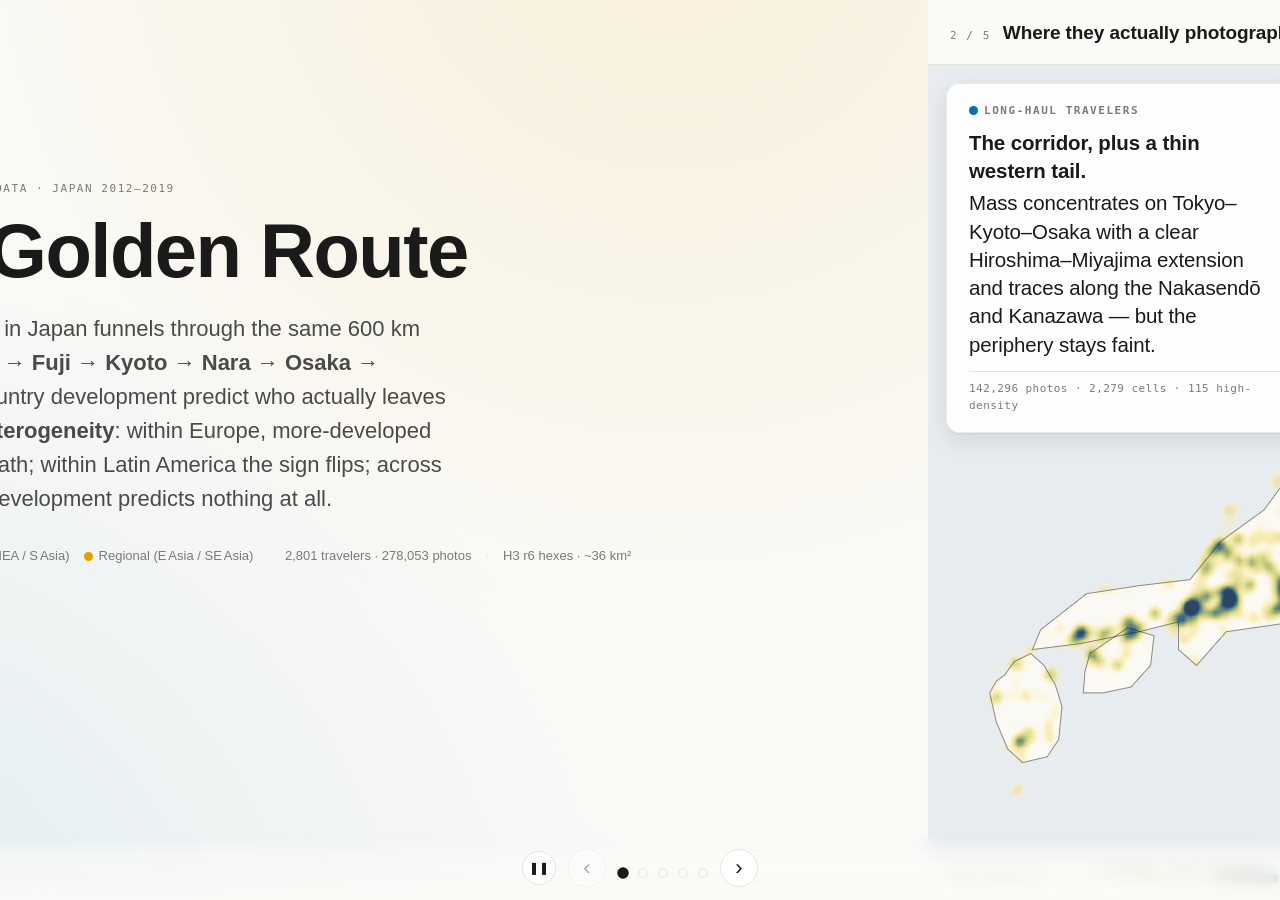
==== docs/index.html @ d420d534 "Make the docs/ deck fully self-contained: no CDN, no tile server Per the guaranteed-forever-renderin" ====
<!doctype html>
<html lang="en">
<head>
  <meta charset="utf-8">
  <meta name="viewport" content="width=device-width, initial-scale=1, viewport-fit=cover">
  <title>Off the Golden Route — Emerging Destinations / Japan</title>
  <meta name="description" content="Does origin-country development predict who leaves Japan's Golden Route? Real Flickr data, 2012–2019: the answer is heterogeneous — the HDI slope is positive within Europe, negative within Latin America, null in East and Southeast Asia.">

  <!-- MapLibre CSS (vendored — no CDN) -->
  <link href="vendor/maplibre-gl-4.7.1.css" rel="stylesheet">

  <link rel="stylesheet" href="style.css">
</head>
<body>

<div class="progress" aria-hidden="true"><div id="progress-fill" class="progress-fill"></div></div>

<main id="deck" class="deck" role="region" aria-label="Slide deck">

  <!-- ============ SLIDE 1: HERO ============ -->
  <section class="slide slide-hero" aria-label="Slide 1: title">
    <div class="slide-inner">
      <div class="hero-inner">
        <div class="kicker">PORTFOLIO PROJECT · REAL FLICKR DATA · JAPAN 2012–2019</div>
        <h1>Off the Golden&nbsp;Route</h1>
        <p class="lede">
          Almost every foreign visitor in Japan funnels through the same 600&nbsp;km corridor:
          <strong>Tokyo&nbsp;→ Hakone&nbsp;→ Fuji&nbsp;→ Kyoto&nbsp;→ Nara&nbsp;→ Osaka&nbsp;→ Hiroshima</strong>.
          Does origin-country development predict who actually leaves it?
          The data's answer is <strong>heterogeneity</strong>: within Europe, more-developed origins
          venture <em>further</em> off-path; within Latin America the sign flips; across East and
          Southeast Asia, development predicts nothing at all.
        </p>
        <div class="meta">
          <span><span class="dot dot-longhaul"></span>Long-haul (Europe / Americas / Oceania / MEA / S&thinsp;Asia)</span>
          <span><span class="dot dot-regional"></span>Regional (E&thinsp;Asia / SE&thinsp;Asia)</span>
          <span class="meta-sep">·</span>
          <span id="trip-count">— travelers</span>
          <span class="meta-sep">·</span>
          <span>H3&nbsp;r6 hexes · ~36&nbsp;km²</span>
        </div>
        <button class="hero-cta" id="hero-cta" type="button" aria-label="Start the deck">
          <span class="cta-shine" aria-hidden="true"></span>
          <span class="cta-text">See the data</span>
          <span class="cta-kbd" aria-hidden="true">→</span>
        </button>
      </div>
    </div>
  </section>

  <!-- ============ SLIDE 2: TWIN MAPS (full-bleed) ============ -->
  <section class="slide slide-maps" aria-label="Slide 2: twin maps of Japan">
    <div class="maps-toolbar">
      <div class="toolbar-left">
        <span class="slide-num inline">2 / 5</span>
        <h2 class="toolbar-title">Where they actually photograph in Japan</h2>
      </div>
      <div class="toolbar-right">
        <label for="season-filter" class="control-label">Season:</label>
        <select id="season-filter" aria-label="Filter both maps by travel season">
          <option value="all">All seasons</option>
          <option value="Spring">Spring · sakura (Mar–May)</option>
          <option value="Summer">Summer · matsuri (Jun–Aug)</option>
          <option value="Autumn">Autumn · kōyō (Sep–Nov)</option>
          <option value="Winter">Winter · ski / onsen (Dec–Feb)</option>
        </select>
      </div>
    </div>

    <div class="maps-fullbleed">
      <div class="map-panel">
        <div id="map-longhaul" class="map" role="img" aria-label="Japan map: long-haul travelers' photo density"></div>
        <div class="map-overlay map-overlay-tl">
          <div class="overlay-label"><span class="dot dot-longhaul"></span>Long-haul travelers</div>
          <p class="overlay-takeaway">
            <span class="sent lead">The corridor, plus a thin western tail.</span>
            <span class="sent">Mass concentrates on Tokyo–Kyoto–Osaka with a clear Hiroshima–Miyajima
            extension and traces along the Nakasendō and Kanazawa — but the periphery stays faint.</span>
          </p>
          <div class="overlay-stat" id="stat-longhaul">—</div>
        </div>
      </div>
      <div class="map-panel">
        <div id="map-regional" class="map" role="img" aria-label="Japan map: regional travelers' photo density"></div>
        <div class="map-overlay map-overlay-tl">
          <div class="overlay-label"><span class="dot dot-regional"></span>Regional travelers</div>
          <p class="overlay-takeaway">
            <span class="sent lead">The corridor — and a second Japan.</span>
            <span class="sent">East- and Southeast-Asian flows light the Golden Route too, but put
            visibly more mass on Hokkaido (winter ski) and Kyushu's short-haul gateways than the
            long-haul map registers.</span>
          </p>
          <div class="overlay-stat" id="stat-regional">—</div>
        </div>
      </div>
    </div>

    <div class="maps-legend">
      <span>Photo density (real):</span>
      <span style="color: var(--ink-mute);">low</span>
      <span class="legend-bar" aria-hidden="true"></span>
      <span style="color: var(--ink-mute);">high</span>
      <span style="margin-left:auto; font-size:11px; color: var(--ink-mute);">geotagged Flickr photos per H3 r6 cell · log-scaled</span>
    </div>
  </section>

  <!-- ============ SLIDE 3: WITHIN-REGION SLOPES ============ -->
  <section class="slide" aria-label="Slide 3: HDI vs remoteness, within regions">
    <div class="slide-inner">
      <div class="slide-head">
        <div class="slide-num">3 / 5</div>
        <h2>Within-region HDI slopes — the H3 answer, estimated</h2>
      </div>

      <div class="captions captions-2col big">
        <div class="caption caption-longhaul">
          <div class="caption-label"><span class="dot dot-longhaul"></span>Europe · status-good</div>
          <p>
            <span class="sent lead">+0.054 per +0.10 HDI (p=.005).</span>
            <span class="sent">Across 27 European origins, higher development pushes first trips
            further off the corridor. Sign-stable under leave-one-origin-out.</span>
          </p>
        </div>
        <div class="caption caption-regional">
          <div class="caption-label"><span class="dot dot-regional"></span>Latin America · acclimation</div>
          <p>
            <span class="sent lead">−0.104 per +0.10 HDI (p=.002).</span>
            <span class="sent">Across 11 Latin-American origins the sign flips: higher development
            keeps first trips closer to the beaten path. Also LOO sign-stable.
            East &amp; Southeast Asia: no credible effect (East Asia rests on a two-point contrast).</span>
          </p>
        </div>
      </div>

      <div class="chart-stretch">
        <div id="scatter-chart" class="chart" aria-label="Origin-level scatter of HDI vs first-trip remoteness, faceted by in-scope region, with the estimated within-region slopes"></div>
      </div>
    </div>
  </section>

  <!-- ============ SLIDE 4: REGION MEANS ============ -->
  <section class="slide" aria-label="Slide 4: mean remoteness by origin region">
    <div class="slide-inner">
      <div class="slide-head">
        <div class="slide-num">4 / 5</div>
        <h2>Mean off-path-ness by origin region</h2>
      </div>

      <div class="caption big" style="margin-bottom: 16px;">
        <p>
          <span class="sent lead">No tidy long-haul vs regional split — the levels refuse the cliché.</span>
          <span class="sent">East-Asian travelers post the <em>highest</em> mean first-trip remoteness
          of any large region (ski Hokkaido, Kyushu), Europeans and North Americans sit mid-pack, and
          Latin America lowest. Between-region levels mix distance, season, and trip style — which is
          exactly why the causal question is answered <em>within</em> regions (slide 3), never by
          comparing these bars.</span>
        </p>
      </div>

      <div class="chart-stretch">
        <div id="hetero-chart" class="chart" aria-label="Bar chart of mean first-trip remoteness by origin region"></div>
      </div>
    </div>
  </section>

  <!-- ============ SLIDE 5: METHODS / RESULTS ============ -->
  <section class="slide" aria-label="Slide 5: methods and results">
    <div class="slide-inner">
      <div class="slide-head">
        <div class="slide-num">5 / 5</div>
        <h2>Methods &amp; results</h2>
      </div>

      <div class="methods-body">
        <p>
          <strong>Real data.</strong> 2,801 cohort travelers · 278k geotagged Flickr photos inside
          Japan (2012–2019) · 39 origin countries shown (n≥5 suppression floor; everything on this
          page is aggregated — no user-level rows). Remoteness = inverse OSM POI density
          (−ln(1+POI), min-max normalized) on an H3 r6 grid; outcome = photo-weighted mean cell
          remoteness of the <em>first</em> trip (a controlled direct effect at trip #1, immune to
          repeat-trip selection).
        </p>
        <p>
          <strong>Identification.</strong> Backdoor adjustment set = origin region + trip year
          (DoWhy-identified estimand; mediators left open for the total effect). A pre-stated gate
          restricts causal estimation to regions where HDI actually varies within region
          (sd ≥ 0.02, n ≥ 50): Europe, East Asia, Southeast Asia, Latin America. North America and
          Oceania are descriptive-only — their origin pools have structurally constant HDI.
        </p>
        <p>
          <strong>Headline (per +0.10 HDI, origin-clustered SEs, leave-one-origin-out).</strong>
          Europe <strong>+0.054</strong> [+0.018, +0.090], p=.005, sign-stable ·
          Latin America <strong>−0.104</strong> [−0.158, −0.050], p=.002, sign-stable ·
          East Asia +0.013 (p=.38; two-point contrast, uninformative) ·
          Southeast Asia −0.002 (p=.81; precise null). Robust to dropping stated-vs-modal home
          conflicts, to the pooled all-trips outcome, to trip-gap rules 14/30/60 days, and it
          <em>strengthens</em> under a 2015-vintage OSM yardstick. <strong>Verdict: H3 —
          heterogeneous, not a universal law.</strong>
        </p>
        <p>
          <strong>Secondary + refutations.</strong> A pooled estimator ladder (OLS → LinearDML with
          linear / 'auto' / Optuna-tuned nuisances) agrees rung-for-rung at a null ≈+0.01 — under
          H3, opposite-signed regional effects cancel in any pooled average (DML self-localizes:
          82% of its weight sits on the two null regions). Refutation batteries: hour-of-day
          negative control PASS (p=.305) · E-values — Europe needs an unmeasured confounder with
          RR ≥ 1.46 on both sides to lose significance, Latin America ≥ 2.18 · stated-vs-modal
          home agreement 72% (κ=0.69) PASS · DoWhy battery 6/7 (the one fail is sign-preservation
          on the pooled estimate, which is itself null — there is no sign to preserve).
        </p>
        <p style="color: var(--ink-mute); font-size: 13px; margin-top: 24px;">
          Built with Observable Plot 0.6, MapLibre&nbsp;GL 4.7, D3&nbsp;7 — vendored locally; no
          CDN, no tile server, no build step (renders offline, forever). Data:
          <code>docs/data/aggregates.js</code>, generated by
          <code>analysis/export_aggregates.py</code> from the DuckDB warehouse. Pipeline &amp;
          pre-registration: <code>SPEC.md</code>, <code>analysis/</code>.
        </p>
      </div>
    </div>
  </section>

</main>

<!-- ============ DECK NAV ============ -->
<nav class="deck-nav" aria-label="Deck navigation">
  <button id="nav-toggle" class="nav-toggle" type="button" aria-label="Pause auto-advance" title="Pause auto-advance" aria-pressed="false">
    <span class="ico-pause">❚❚</span><span class="ico-play">▶</span>
  </button>
  <button id="nav-prev" class="nav-arrow" type="button" aria-label="Previous slide">‹</button>
  <ul id="deck-dots" class="deck-dots" role="tablist"></ul>
  <button id="nav-next" class="nav-arrow" type="button" aria-label="Next slide">›</button>
</nav>

<div class="kbd-hint" aria-hidden="true">
  <kbd>←</kbd><kbd>→</kbd> to navigate · <kbd>Space</kbd> to pause
</div>

<!-- Libraries (vendored, pinned — the deck renders with zero external dependencies) -->
<script src="vendor/d3-7.min.js"></script>
<script src="vendor/plot-0.6.umd.min.js"></script>
<script src="vendor/maplibre-gl-4.7.1.js"></script>

<!-- Data (generated) + app -->
<script src="data/aggregates.js"></script>
<script src="app.js"></script>
</body>
</html>
---- docs/vendor/maplibre-gl-4.7.1.css ----
.maplibregl-map{font:12px/20px Helvetica Neue,Arial,Helvetica,sans-serif;overflow:hidden;position:relative;-webkit-tap-highlight-color:rgb(0 0 0/0)}.maplibregl-canvas{left:0;position:absolute;top:0}.maplibregl-map:fullscreen{height:100%;width:100%}.maplibregl-ctrl-group button.maplibregl-ctrl-compass{touch-action:none}.maplibregl-canvas-container.maplibregl-interactive,.maplibregl-ctrl-group button.maplibregl-ctrl-compass{cursor:grab;-webkit-user-select:none;-moz-user-select:none;user-select:none}.maplibregl-canvas-container.maplibregl-interactive.maplibregl-track-pointer{cursor:pointer}.maplibregl-canvas-container.maplibregl-interactive:active,.maplibregl-ctrl-group button.maplibregl-ctrl-compass:active{cursor:grabbing}.maplibregl-canvas-container.maplibregl-touch-zoom-rotate,.maplibregl-canvas-container.maplibregl-touch-zoom-rotate .maplibregl-canvas{touch-action:pan-x pan-y}.maplibregl-canvas-container.maplibregl-touch-drag-pan,.maplibregl-canvas-container.maplibregl-touch-drag-pan .maplibregl-canvas{touch-action:pinch-zoom}.maplibregl-canvas-container.maplibregl-touch-zoom-rotate.maplibregl-touch-drag-pan,.maplibregl-canvas-container.maplibregl-touch-zoom-rotate.maplibregl-touch-drag-pan .maplibregl-canvas{touch-action:none}.maplibregl-canvas-container.maplibregl-touch-drag-pan.maplibregl-cooperative-gestures,.maplibregl-canvas-container.maplibregl-touch-drag-pan.maplibregl-cooperative-gestures .maplibregl-canvas{touch-action:pan-x pan-y}.maplibregl-ctrl-bottom-left,.maplibregl-ctrl-bottom-right,.maplibregl-ctrl-top-left,.maplibregl-ctrl-top-right{pointer-events:none;position:absolute;z-index:2}.maplibregl-ctrl-top-left{left:0;top:0}.maplibregl-ctrl-top-right{right:0;top:0}.maplibregl-ctrl-bottom-left{bottom:0;left:0}.maplibregl-ctrl-bottom-right{bottom:0;right:0}.maplibregl-ctrl{clear:both;pointer-events:auto;transform:translate(0)}.maplibregl-ctrl-top-left .maplibregl-ctrl{float:left;margin:10px 0 0 10px}.maplibregl-ctrl-top-right .maplibregl-ctrl{float:right;margin:10px 10px 0 0}.maplibregl-ctrl-bottom-left .maplibregl-ctrl{float:left;margin:0 0 10px 10px}.maplibregl-ctrl-bottom-right .maplibregl-ctrl{float:right;margin:0 10px 10px 0}.maplibregl-ctrl-group{background:#fff;border-radius:4px}.maplibregl-ctrl-group:not(:empty){box-shadow:0 0 0 2px rgba(0,0,0,.1)}@media (forced-colors:active){.maplibregl-ctrl-group:not(:empty){box-shadow:0 0 0 2px ButtonText}}.maplibregl-ctrl-group button{background-color:transparent;border:0;box-sizing:border-box;cursor:pointer;display:block;height:29px;outline:none;padding:0;width:29px}.maplibregl-ctrl-group button+button{border-top:1px solid #ddd}.maplibregl-ctrl button .maplibregl-ctrl-icon{background-position:50%;background-repeat:no-repeat;display:block;height:100%;width:100%}@media (forced-colors:active){.maplibregl-ctrl-icon{background-color:transparent}.maplibregl-ctrl-group button+button{border-top:1px solid ButtonText}}.maplibregl-ctrl button::-moz-focus-inner{border:0;padding:0}.maplibregl-ctrl-attrib-button:focus,.maplibregl-ctrl-group button:focus{box-shadow:0 0 2px 2px #0096ff}.maplibregl-ctrl button:disabled{cursor:not-allowed}.maplibregl-ctrl button:disabled .maplibregl-ctrl-icon{opacity:.25}.maplibregl-ctrl button:not(:disabled):hover{background-color:rgb(0 0 0/5%)}.maplibregl-ctrl-group button:focus:focus-visible{box-shadow:0 0 2px 2px #0096ff}.maplibregl-ctrl-group button:focus:not(:focus-visible){box-shadow:none}.maplibregl-ctrl-group button:focus:first-child{border-radius:4px 4px 0 0}.maplibregl-ctrl-group button:focus:last-child{border-radius:0 0 4px 4px}.maplibregl-ctrl-group button:focus:only-child{border-radius:inherit}.maplibregl-ctrl button.maplibregl-ctrl-zoom-out .maplibregl-ctrl-icon{background-image:url("data:image/svg+xml;charset=utf-8,%3Csvg xmlns='http://www.w3.org/2000/svg' width='29' height='29' fill='%23333' viewBox='0 0 29 29'%3E%3Cpath d='M10 13c-.75 0-1.5.75-1.5 1.5S9.25 16 10 16h9c.75 0 1.5-.75 1.5-1.5S19.75 13 19 13z'/%3E%3C/svg%3E")}.maplibregl-ctrl button.maplibregl-ctrl-zoom-in .maplibregl-ctrl-icon{background-image:url("data:image/svg+xml;charset=utf-8,%3Csvg xmlns='http://www.w3.org/2000/svg' width='29' height='29' fill='%23333' viewBox='0 0 29 29'%3E%3Cpath d='M14.5 8.5c-.75 0-1.5.75-1.5 1.5v3h-3c-.75 0-1.5.75-1.5 1.5S9.25 16 10 16h3v3c0 .75.75 1.5 1.5 1.5S16 19.75 16 19v-3h3c.75 0 1.5-.75 1.5-1.5S19.75 13 19 13h-3v-3c0-.75-.75-1.5-1.5-1.5'/%3E%3C/svg%3E")}@media (forced-colors:active){.maplibregl-ctrl button.maplibregl-ctrl-zoom-out .maplibregl-ctrl-icon{background-image:url("data:image/svg+xml;charset=utf-8,%3Csvg xmlns='http://www.w3.org/2000/svg' width='29' height='29' fill='%23fff' viewBox='0 0 29 29'%3E%3Cpath d='M10 13c-.75 0-1.5.75-1.5 1.5S9.25 16 10 16h9c.75 0 1.5-.75 1.5-1.5S19.75 13 19 13z'/%3E%3C/svg%3E")}.maplibregl-ctrl button.maplibregl-ctrl-zoom-in .maplibregl-ctrl-icon{background-image:url("data:image/svg+xml;charset=utf-8,%3Csvg xmlns='http://www.w3.org/2000/svg' width='29' height='29' fill='%23fff' viewBox='0 0 29 29'%3E%3Cpath d='M14.5 8.5c-.75 0-1.5.75-1.5 1.5v3h-3c-.75 0-1.5.75-1.5 1.5S9.25 16 10 16h3v3c0 .75.75 1.5 1.5 1.5S16 19.75 16 19v-3h3c.75 0 1.5-.75 1.5-1.5S19.75 13 19 13h-3v-3c0-.75-.75-1.5-1.5-1.5'/%3E%3C/svg%3E")}}@media (forced-colors:active) and (prefers-color-scheme:light){.maplibregl-ctrl button.maplibregl-ctrl-zoom-out .maplibregl-ctrl-icon{background-image:url("data:image/svg+xml;charset=utf-8,%3Csvg xmlns='http://www.w3.org/2000/svg' width='29' height='29' viewBox='0 0 29 29'%3E%3Cpath d='M10 13c-.75 0-1.5.75-1.5 1.5S9.25 16 10 16h9c.75 0 1.5-.75 1.5-1.5S19.75 13 19 13z'/%3E%3C/svg%3E")}.maplibregl-ctrl button.maplibregl-ctrl-zoom-in .maplibregl-ctrl-icon{background-image:url("data:image/svg+xml;charset=utf-8,%3Csvg xmlns='http://www.w3.org/2000/svg' width='29' height='29' viewBox='0 0 29 29'%3E%3Cpath d='M14.5 8.5c-.75 0-1.5.75-1.5 1.5v3h-3c-.75 0-1.5.75-1.5 1.5S9.25 16 10 16h3v3c0 .75.75 1.5 1.5 1.5S16 19.75 16 19v-3h3c.75 0 1.5-.75 1.5-1.5S19.75 13 19 13h-3v-3c0-.75-.75-1.5-1.5-1.5'/%3E%3C/svg%3E")}}.maplibregl-ctrl button.maplibregl-ctrl-fullscreen .maplibregl-ctrl-icon{background-image:url("data:image/svg+xml;charset=utf-8,%3Csvg xmlns='http://www.w3.org/2000/svg' width='29' height='29' fill='%23333' viewBox='0 0 29 29'%3E%3Cpath d='M24 16v5.5c0 1.75-.75 2.5-2.5 2.5H16v-1l3-1.5-4-5.5 1-1 5.5 4 1.5-3zM6 16l1.5 3 5.5-4 1 1-4 5.5 3 1.5v1H7.5C5.75 24 5 23.25 5 21.5V16zm7-11v1l-3 1.5 4 5.5-1 1-5.5-4L6 13H5V7.5C5 5.75 5.75 5 7.5 5zm11 2.5c0-1.75-.75-2.5-2.5-2.5H16v1l3 1.5-4 5.5 1 1 5.5-4 1.5 3h1z'/%3E%3C/svg%3E")}.maplibregl-ctrl button.maplibregl-ctrl-shrink .maplibregl-ctrl-icon{background-image:url("data:image/svg+xml;charset=utf-8,%3Csvg xmlns='http://www.w3.org/2000/svg' width='29' height='29' viewBox='0 0 29 29'%3E%3Cpath d='M18.5 16c-1.75 0-2.5.75-2.5 2.5V24h1l1.5-3 5.5 4 1-1-4-5.5 3-1.5v-1zM13 18.5c0-1.75-.75-2.5-2.5-2.5H5v1l3 1.5L4 24l1 1 5.5-4 1.5 3h1zm3-8c0 1.75.75 2.5 2.5 2.5H24v-1l-3-1.5L25 5l-1-1-5.5 4L17 5h-1zM10.5 13c1.75 0 2.5-.75 2.5-2.5V5h-1l-1.5 3L5 4 4 5l4 5.5L5 12v1z'/%3E%3C/svg%3E")}@media (forced-colors:active){.maplibregl-ctrl button.maplibregl-ctrl-fullscreen .maplibregl-ctrl-icon{background-image:url("data:image/svg+xml;charset=utf-8,%3Csvg xmlns='http://www.w3.org/2000/svg' width='29' height='29' fill='%23fff' viewBox='0 0 29 29'%3E%3Cpath d='M24 16v5.5c0 1.75-.75 2.5-2.5 2.5H16v-1l3-1.5-4-5.5 1-1 5.5 4 1.5-3zM6 16l1.5 3 5.5-4 1 1-4 5.5 3 1.5v1H7.5C5.75 24 5 23.25 5 21.5V16zm7-11v1l-3 1.5 4 5.5-1 1-5.5-4L6 13H5V7.5C5 5.75 5.75 5 7.5 5zm11 2.5c0-1.75-.75-2.5-2.5-2.5H16v1l3 1.5-4 5.5 1 1 5.5-4 1.5 3h1z'/%3E%3C/svg%3E")}.maplibregl-ctrl button.maplibregl-ctrl-shrink .maplibregl-ctrl-icon{background-image:url("data:image/svg+xml;charset=utf-8,%3Csvg xmlns='http://www.w3.org/2000/svg' width='29' height='29' fill='%23fff' viewBox='0 0 29 29'%3E%3Cpath d='M18.5 16c-1.75 0-2.5.75-2.5 2.5V24h1l1.5-3 5.5 4 1-1-4-5.5 3-1.5v-1zM13 18.5c0-1.75-.75-2.5-2.5-2.5H5v1l3 1.5L4 24l1 1 5.5-4 1.5 3h1zm3-8c0 1.75.75 2.5 2.5 2.5H24v-1l-3-1.5L25 5l-1-1-5.5 4L17 5h-1zM10.5 13c1.75 0 2.5-.75 2.5-2.5V5h-1l-1.5 3L5 4 4 5l4 5.5L5 12v1z'/%3E%3C/svg%3E")}}@media (forced-colors:active) and (prefers-color-scheme:light){.maplibregl-ctrl button.maplibregl-ctrl-fullscreen .maplibregl-ctrl-icon{background-image:url("data:image/svg+xml;charset=utf-8,%3Csvg xmlns='http://www.w3.org/2000/svg' width='29' height='29' viewBox='0 0 29 29'%3E%3Cpath d='M24 16v5.5c0 1.75-.75 2.5-2.5 2.5H16v-1l3-1.5-4-5.5 1-1 5.5 4 1.5-3zM6 16l1.5 3 5.5-4 1 1-4 5.5 3 1.5v1H7.5C5.75 24 5 23.25 5 21.5V16zm7-11v1l-3 1.5 4 5.5-1 1-5.5-4L6 13H5V7.5C5 5.75 5.75 5 7.5 5zm11 2.5c0-1.75-.75-2.5-2.5-2.5H16v1l3 1.5-4 5.5 1 1 5.5-4 1.5 3h1z'/%3E%3C/svg%3E")}.maplibregl-ctrl button.maplibregl-ctrl-shrink .maplibregl-ctrl-icon{background-image:url("data:image/svg+xml;charset=utf-8,%3Csvg xmlns='http://www.w3.org/2000/svg' width='29' height='29' viewBox='0 0 29 29'%3E%3Cpath d='M18.5 16c-1.75 0-2.5.75-2.5 2.5V24h1l1.5-3 5.5 4 1-1-4-5.5 3-1.5v-1zM13 18.5c0-1.75-.75-2.5-2.5-2.5H5v1l3 1.5L4 24l1 1 5.5-4 1.5 3h1zm3-8c0 1.75.75 2.5 2.5 2.5H24v-1l-3-1.5L25 5l-1-1-5.5 4L17 5h-1zM10.5 13c1.75 0 2.5-.75 2.5-2.5V5h-1l-1.5 3L5 4 4 5l4 5.5L5 12v1z'/%3E%3C/svg%3E")}}.maplibregl-ctrl button.maplibregl-ctrl-compass .maplibregl-ctrl-icon{background-image:url("data:image/svg+xml;charset=utf-8,%3Csvg xmlns='http://www.w3.org/2000/svg' width='29' height='29' fill='%23333' viewBox='0 0 29 29'%3E%3Cpath d='m10.5 14 4-8 4 8z'/%3E%3Cpath fill='%23ccc' d='m10.5 16 4 8 4-8z'/%3E%3C/svg%3E")}@media (forced-colors:active){.maplibregl-ctrl button.maplibregl-ctrl-compass .maplibregl-ctrl-icon{background-image:url("data:image/svg+xml;charset=utf-8,%3Csvg xmlns='http://www.w3.org/2000/svg' width='29' height='29' fill='%23fff' viewBox='0 0 29 29'%3E%3Cpath d='m10.5 14 4-8 4 8z'/%3E%3Cpath fill='%23ccc' d='m10.5 16 4 8 4-8z'/%3E%3C/svg%3E")}}@media (forced-colors:active) and (prefers-color-scheme:light){.maplibregl-ctrl button.maplibregl-ctrl-compass .maplibregl-ctrl-icon{background-image:url("data:image/svg+xml;charset=utf-8,%3Csvg xmlns='http://www.w3.org/2000/svg' width='29' height='29' viewBox='0 0 29 29'%3E%3Cpath d='m10.5 14 4-8 4 8z'/%3E%3Cpath fill='%23ccc' d='m10.5 16 4 8 4-8z'/%3E%3C/svg%3E")}}.maplibregl-ctrl button.maplibregl-ctrl-terrain .maplibregl-ctrl-icon{background-image:url("data:image/svg+xml;charset=utf-8,%3Csvg xmlns='http://www.w3.org/2000/svg' width='22' height='22' fill='%23333' viewBox='0 0 22 22'%3E%3Cpath d='m1.754 13.406 4.453-4.851 3.09 3.09 3.281 3.277.969-.969-3.309-3.312 3.844-4.121 6.148 6.886h1.082v-.855l-7.207-8.07-4.84 5.187L6.169 6.57l-5.48 5.965v.871ZM.688 16.844h20.625v1.375H.688Zm0 0'/%3E%3C/svg%3E")}.maplibregl-ctrl button.maplibregl-ctrl-terrain-enabled .maplibregl-ctrl-icon{background-image:url("data:image/svg+xml;charset=utf-8,%3Csvg xmlns='http://www.w3.org/2000/svg' width='22' height='22' fill='%2333b5e5' viewBox='0 0 22 22'%3E%3Cpath d='m1.754 13.406 4.453-4.851 3.09 3.09 3.281 3.277.969-.969-3.309-3.312 3.844-4.121 6.148 6.886h1.082v-.855l-7.207-8.07-4.84 5.187L6.169 6.57l-5.48 5.965v.871ZM.688 16.844h20.625v1.375H.688Zm0 0'/%3E%3C/svg%3E")}.maplibregl-ctrl button.maplibregl-ctrl-geolocate .maplibregl-ctrl-icon{background-image:url("data:image/svg+xml;charset=utf-8,%3Csvg xmlns='http://www.w3.org/2000/svg' width='29' height='29' fill='%23333' viewBox='0 0 20 20'%3E%3Cpath d='M10 4C9 4 9 5 9 5v.1A5 5 0 0 0 5.1 9H5s-1 0-1 1 1 1 1 1h.1A5 5 0 0 0 9 14.9v.1s0 1 1 1 1-1 1-1v-.1a5 5 0 0 0 3.9-3.9h.1s1 0 1-1-1-1-1-1h-.1A5 5 0 0 0 11 5.1V5s0-1-1-1m0 2.5a3.5 3.5 0 1 1 0 7 3.5 3.5 0 1 1 0-7'/%3E%3Ccircle cx='10' cy='10' r='2'/%3E%3C/svg%3E")}.maplibregl-ctrl button.maplibregl-ctrl-geolocate:disabled .maplibregl-ctrl-icon{background-image:url("data:image/svg+xml;charset=utf-8,%3Csvg xmlns='http://www.w3.org/2000/svg' width='29' height='29' fill='%23aaa' viewBox='0 0 20 20'%3E%3Cpath d='M10 4C9 4 9 5 9 5v.1A5 5 0 0 0 5.1 9H5s-1 0-1 1 1 1 1 1h.1A5 5 0 0 0 9 14.9v.1s0 1 1 1 1-1 1-1v-.1a5 5 0 0 0 3.9-3.9h.1s1 0 1-1-1-1-1-1h-.1A5 5 0 0 0 11 5.1V5s0-1-1-1m0 2.5a3.5 3.5 0 1 1 0 7 3.5 3.5 0 1 1 0-7'/%3E%3Ccircle cx='10' cy='10' r='2'/%3E%3Cpath fill='red' d='m14 5 1 1-9 9-1-1z'/%3E%3C/svg%3E")}.maplibregl-ctrl button.maplibregl-ctrl-geolocate.maplibregl-ctrl-geolocate-active .maplibregl-ctrl-icon{background-image:url("data:image/svg+xml;charset=utf-8,%3Csvg xmlns='http://www.w3.org/2000/svg' width='29' height='29' fill='%2333b5e5' viewBox='0 0 20 20'%3E%3Cpath d='M10 4C9 4 9 5 9 5v.1A5 5 0 0 0 5.1 9H5s-1 0-1 1 1 1 1 1h.1A5 5 0 0 0 9 14.9v.1s0 1 1 1 1-1 1-1v-.1a5 5 0 0 0 3.9-3.9h.1s1 0 1-1-1-1-1-1h-.1A5 5 0 0 0 11 5.1V5s0-1-1-1m0 2.5a3.5 3.5 0 1 1 0 7 3.5 3.5 0 1 1 0-7'/%3E%3Ccircle cx='10' cy='10' r='2'/%3E%3C/svg%3E")}.maplibregl-ctrl button.maplibregl-ctrl-geolocate.maplibregl-ctrl-geolocate-active-error .maplibregl-ctrl-icon{background-image:url("data:image/svg+xml;charset=utf-8,%3Csvg xmlns='http://www.w3.org/2000/svg' width='29' height='29' fill='%23e58978' viewBox='0 0 20 20'%3E%3Cpath d='M10 4C9 4 9 5 9 5v.1A5 5 0 0 0 5.1 9H5s-1 0-1 1 1 1 1 1h.1A5 5 0 0 0 9 14.9v.1s0 1 1 1 1-1 1-1v-.1a5 5 0 0 0 3.9-3.9h.1s1 0 1-1-1-1-1-1h-.1A5 5 0 0 0 11 5.1V5s0-1-1-1m0 2.5a3.5 3.5 0 1 1 0 7 3.5 3.5 0 1 1 0-7'/%3E%3Ccircle cx='10' cy='10' r='2'/%3E%3C/svg%3E")}.maplibregl-ctrl button.maplibregl-ctrl-geolocate.maplibregl-ctrl-geolocate-background .maplibregl-ctrl-icon{background-image:url("data:image/svg+xml;charset=utf-8,%3Csvg xmlns='http://www.w3.org/2000/svg' width='29' height='29' fill='%2333b5e5' viewBox='0 0 20 20'%3E%3Cpath d='M10 4C9 4 9 5 9 5v.1A5 5 0 0 0 5.1 9H5s-1 0-1 1 1 1 1 1h.1A5 5 0 0 0 9 14.9v.1s0 1 1 1 1-1 1-1v-.1a5 5 0 0 0 3.9-3.9h.1s1 0 1-1-1-1-1-1h-.1A5 5 0 0 0 11 5.1V5s0-1-1-1m0 2.5a3.5 3.5 0 1 1 0 7 3.5 3.5 0 1 1 0-7'/%3E%3C/svg%3E")}.maplibregl-ctrl button.maplibregl-ctrl-geolocate.maplibregl-ctrl-geolocate-background-error .maplibregl-ctrl-icon{background-image:url("data:image/svg+xml;charset=utf-8,%3Csvg xmlns='http://www.w3.org/2000/svg' width='29' height='29' fill='%23e54e33' viewBox='0 0 20 20'%3E%3Cpath d='M10 4C9 4 9 5 9 5v.1A5 5 0 0 0 5.1 9H5s-1 0-1 1 1 1 1 1h.1A5 5 0 0 0 9 14.9v.1s0 1 1 1 1-1 1-1v-.1a5 5 0 0 0 3.9-3.9h.1s1 0 1-1-1-1-1-1h-.1A5 5 0 0 0 11 5.1V5s0-1-1-1m0 2.5a3.5 3.5 0 1 1 0 7 3.5 3.5 0 1 1 0-7'/%3E%3C/svg%3E")}.maplibregl-ctrl button.maplibregl-ctrl-geolocate.maplibregl-ctrl-geolocate-waiting .maplibregl-ctrl-icon{animation:maplibregl-spin 2s linear infinite}@media (forced-colors:active){.maplibregl-ctrl button.maplibregl-ctrl-geolocate .maplibregl-ctrl-icon{background-image:url("data:image/svg+xml;charset=utf-8,%3Csvg xmlns='http://www.w3.org/2000/svg' width='29' height='29' fill='%23fff' viewBox='0 0 20 20'%3E%3Cpath d='M10 4C9 4 9 5 9 5v.1A5 5 0 0 0 5.1 9H5s-1 0-1 1 1 1 1 1h.1A5 5 0 0 0 9 14.9v.1s0 1 1 1 1-1 1-1v-.1a5 5 0 0 0 3.9-3.9h.1s1 0 1-1-1-1-1-1h-.1A5 5 0 0 0 11 5.1V5s0-1-1-1m0 2.5a3.5 3.5 0 1 1 0 7 3.5 3.5 0 1 1 0-7'/%3E%3Ccircle cx='10' cy='10' r='2'/%3E%3C/svg%3E")}.maplibregl-ctrl button.maplibregl-ctrl-geolocate:disabled .maplibregl-ctrl-icon{background-image:url("data:image/svg+xml;charset=utf-8,%3Csvg xmlns='http://www.w3.org/2000/svg' width='29' height='29' fill='%23999' viewBox='0 0 20 20'%3E%3Cpath d='M10 4C9 4 9 5 9 5v.1A5 5 0 0 0 5.1 9H5s-1 0-1 1 1 1 1 1h.1A5 5 0 0 0 9 14.9v.1s0 1 1 1 1-1 1-1v-.1a5 5 0 0 0 3.9-3.9h.1s1 0 1-1-1-1-1-1h-.1A5 5 0 0 0 11 5.1V5s0-1-1-1m0 2.5a3.5 3.5 0 1 1 0 7 3.5 3.5 0 1 1 0-7'/%3E%3Ccircle cx='10' cy='10' r='2'/%3E%3Cpath fill='red' d='m14 5 1 1-9 9-1-1z'/%3E%3C/svg%3E")}.maplibregl-ctrl button.maplibregl-ctrl-geolocate.maplibregl-ctrl-geolocate-active .maplibregl-ctrl-icon{background-image:url("data:image/svg+xml;charset=utf-8,%3Csvg xmlns='http://www.w3.org/2000/svg' width='29' height='29' fill='%2333b5e5' viewBox='0 0 20 20'%3E%3Cpath d='M10 4C9 4 9 5 9 5v.1A5 5 0 0 0 5.1 9H5s-1 0-1 1 1 1 1 1h.1A5 5 0 0 0 9 14.9v.1s0 1 1 1 1-1 1-1v-.1a5 5 0 0 0 3.9-3.9h.1s1 0 1-1-1-1-1-1h-.1A5 5 0 0 0 11 5.1V5s0-1-1-1m0 2.5a3.5 3.5 0 1 1 0 7 3.5 3.5 0 1 1 0-7'/%3E%3Ccircle cx='10' cy='10' r='2'/%3E%3C/svg%3E")}.maplibregl-ctrl button.maplibregl-ctrl-geolocate.maplibregl-ctrl-geolocate-active-error .maplibregl-ctrl-icon{background-image:url("data:image/svg+xml;charset=utf-8,%3Csvg xmlns='http://www.w3.org/2000/svg' width='29' height='29' fill='%23e58978' viewBox='0 0 20 20'%3E%3Cpath d='M10 4C9 4 9 5 9 5v.1A5 5 0 0 0 5.1 9H5s-1 0-1 1 1 1 1 1h.1A5 5 0 0 0 9 14.9v.1s0 1 1 1 1-1 1-1v-.1a5 5 0 0 0 3.9-3.9h.1s1 0 1-1-1-1-1-1h-.1A5 5 0 0 0 11 5.1V5s0-1-1-1m0 2.5a3.5 3.5 0 1 1 0 7 3.5 3.5 0 1 1 0-7'/%3E%3Ccircle cx='10' cy='10' r='2'/%3E%3C/svg%3E")}.maplibregl-ctrl button.maplibregl-ctrl-geolocate.maplibregl-ctrl-geolocate-background .maplibregl-ctrl-icon{background-image:url("data:image/svg+xml;charset=utf-8,%3Csvg xmlns='http://www.w3.org/2000/svg' width='29' height='29' fill='%2333b5e5' viewBox='0 0 20 20'%3E%3Cpath d='M10 4C9 4 9 5 9 5v.1A5 5 0 0 0 5.1 9H5s-1 0-1 1 1 1 1 1h.1A5 5 0 0 0 9 14.9v.1s0 1 1 1 1-1 1-1v-.1a5 5 0 0 0 3.9-3.9h.1s1 0 1-1-1-1-1-1h-.1A5 5 0 0 0 11 5.1V5s0-1-1-1m0 2.5a3.5 3.5 0 1 1 0 7 3.5 3.5 0 1 1 0-7'/%3E%3C/svg%3E")}.maplibregl-ctrl button.maplibregl-ctrl-geolocate.maplibregl-ctrl-geolocate-background-error .maplibregl-ctrl-icon{background-image:url("data:image/svg+xml;charset=utf-8,%3Csvg xmlns='http://www.w3.org/2000/svg' width='29' height='29' fill='%23e54e33' viewBox='0 0 20 20'%3E%3Cpath d='M10 4C9 4 9 5 9 5v.1A5 5 0 0 0 5.1 9H5s-1 0-1 1 1 1 1 1h.1A5 5 0 0 0 9 14.9v.1s0 1 1 1 1-1 1-1v-.1a5 5 0 0 0 3.9-3.9h.1s1 0 1-1-1-1-1-1h-.1A5 5 0 0 0 11 5.1V5s0-1-1-1m0 2.5a3.5 3.5 0 1 1 0 7 3.5 3.5 0 1 1 0-7'/%3E%3C/svg%3E")}}@media (forced-colors:active) and (prefers-color-scheme:light){.maplibregl-ctrl button.maplibregl-ctrl-geolocate .maplibregl-ctrl-icon{background-image:url("data:image/svg+xml;charset=utf-8,%3Csvg xmlns='http://www.w3.org/2000/svg' width='29' height='29' viewBox='0 0 20 20'%3E%3Cpath d='M10 4C9 4 9 5 9 5v.1A5 5 0 0 0 5.1 9H5s-1 0-1 1 1 1 1 1h.1A5 5 0 0 0 9 14.9v.1s0 1 1 1 1-1 1-1v-.1a5 5 0 0 0 3.9-3.9h.1s1 0 1-1-1-1-1-1h-.1A5 5 0 0 0 11 5.1V5s0-1-1-1m0 2.5a3.5 3.5 0 1 1 0 7 3.5 3.5 0 1 1 0-7'/%3E%3Ccircle cx='10' cy='10' r='2'/%3E%3C/svg%3E")}.maplibregl-ctrl button.maplibregl-ctrl-geolocate:disabled .maplibregl-ctrl-icon{background-image:url("data:image/svg+xml;charset=utf-8,%3Csvg xmlns='http://www.w3.org/2000/svg' width='29' height='29' fill='%23666' viewBox='0 0 20 20'%3E%3Cpath d='M10 4C9 4 9 5 9 5v.1A5 5 0 0 0 5.1 9H5s-1 0-1 1 1 1 1 1h.1A5 5 0 0 0 9 14.9v.1s0 1 1 1 1-1 1-1v-.1a5 5 0 0 0 3.9-3.9h.1s1 0 1-1-1-1-1-1h-.1A5 5 0 0 0 11 5.1V5s0-1-1-1m0 2.5a3.5 3.5 0 1 1 0 7 3.5 3.5 0 1 1 0-7'/%3E%3Ccircle cx='10' cy='10' r='2'/%3E%3Cpath fill='red' d='m14 5 1 1-9 9-1-1z'/%3E%3C/svg%3E")}}@keyframes maplibregl-spin{0%{transform:rotate(0deg)}to{transform:rotate(1turn)}}a.maplibregl-ctrl-logo{background-image:url("data:image/svg+xml;charset=utf-8,%3Csvg xmlns='http://www.w3.org/2000/svg' width='88' height='23' fill='none'%3E%3Cpath fill='%23000' fill-opacity='.4' fill-rule='evenodd' d='M17.408 16.796h-1.827l2.501-12.095h.198l3.324 6.533.988 2.19.988-2.19 3.258-6.533h.181l2.6 12.095h-1.81l-1.218-5.644-.362-1.71-.658 1.71-2.929 5.644h-.098l-2.914-5.644-.757-1.71-.345 1.71zm1.958-3.42-.726 3.663a1.255 1.255 0 0 1-1.232 1.011h-1.827a1.255 1.255 0 0 1-1.229-1.509l2.501-12.095a1.255 1.255 0 0 1 1.23-1.001h.197a1.25 1.25 0 0 1 1.12.685l3.19 6.273 3.125-6.263a1.25 1.25 0 0 1 1.123-.695h.181a1.255 1.255 0 0 1 1.227.991l1.443 6.71a5 5 0 0 1 .314-.787l.009-.016a4.6 4.6 0 0 1 1.777-1.887c.782-.46 1.668-.667 2.611-.667a4.6 4.6 0 0 1 1.7.32l.306.134c.21-.16.474-.256.759-.256h1.694a1.255 1.255 0 0 1 1.212.925 1.255 1.255 0 0 1 1.212-.925h1.711c.284 0 .545.094.755.252.613-.3 1.312-.45 2.075-.45 1.356 0 2.557.445 3.482 1.4q.47.48.763 1.064V4.701a1.255 1.255 0 0 1 1.255-1.255h1.86A1.255 1.255 0 0 1 54.44 4.7v9.194h2.217c.19 0 .37.043.532.118v-4.77c0-.356.147-.678.385-.906a2.42 2.42 0 0 1-.682-1.71c0-.665.267-1.253.735-1.7a2.45 2.45 0 0 1 1.722-.674 2.43 2.43 0 0 1 1.705.675q.318.302.504.683V4.7a1.255 1.255 0 0 1 1.255-1.255h1.744A1.255 1.255 0 0 1 65.812 4.7v3.335a4.8 4.8 0 0 1 1.526-.246c.938 0 1.817.214 2.59.69a4.47 4.47 0 0 1 1.67 1.743v-.98a1.255 1.255 0 0 1 1.256-1.256h1.777c.233 0 .451.064.639.174a3.4 3.4 0 0 1 1.567-.372c.346 0 .861.02 1.285.232a1.25 1.25 0 0 1 .689 1.004 4.7 4.7 0 0 1 .853-.588c.795-.44 1.675-.647 2.61-.647 1.385 0 2.65.39 3.525 1.396.836.938 1.168 2.173 1.168 3.528q-.001.515-.056 1.051a1.255 1.255 0 0 1-.947 1.09l.408.952a1.255 1.255 0 0 1-.477 1.552c-.418.268-.92.463-1.458.612-.613.171-1.304.244-2.049.244-1.06 0-2.043-.207-2.886-.698l-.015-.008c-.798-.48-1.419-1.135-1.818-1.963l-.004-.008a5.8 5.8 0 0 1-.548-2.512q0-.429.053-.843a1.3 1.3 0 0 1-.333-.086l-.166-.004c-.223 0-.426.062-.643.228-.03.024-.142.139-.142.59v3.883a1.255 1.255 0 0 1-1.256 1.256h-1.777a1.255 1.255 0 0 1-1.256-1.256V15.69l-.032.057a4.8 4.8 0 0 1-1.86 1.833 5.04 5.04 0 0 1-2.484.634 4.5 4.5 0 0 1-1.935-.424 1.25 1.25 0 0 1-.764.258h-1.71a1.255 1.255 0 0 1-1.256-1.255V7.687a2.4 2.4 0 0 1-.428.625c.253.23.412.561.412.93v7.553a1.255 1.255 0 0 1-1.256 1.255h-1.843a1.25 1.25 0 0 1-.894-.373c-.228.23-.544.373-.894.373H51.32a1.255 1.255 0 0 1-1.256-1.255v-1.251l-.061.117a4.7 4.7 0 0 1-1.782 1.884 4.77 4.77 0 0 1-2.485.67 5.6 5.6 0 0 1-1.485-.188l.009 2.764a1.255 1.255 0 0 1-1.255 1.259h-1.729a1.255 1.255 0 0 1-1.255-1.255v-3.537a1.255 1.255 0 0 1-1.167.793h-1.679a1.25 1.25 0 0 1-.77-.263 4.5 4.5 0 0 1-1.945.429c-.885 0-1.724-.21-2.495-.632l-.017-.01a5 5 0 0 1-1.081-.836 1.255 1.255 0 0 1-1.254 1.312h-1.81a1.255 1.255 0 0 1-1.228-.99l-.782-3.625-2.044 3.939a1.25 1.25 0 0 1-1.115.676h-.098a1.25 1.25 0 0 1-1.116-.68l-2.061-3.994zM35.92 16.63l.207-.114.223-.15q.493-.356.735-.785l.061-.118.033 1.332h1.678V9.242h-1.694l-.033 1.267q-.133-.329-.526-.658l-.032-.028a3.2 3.2 0 0 0-.668-.428l-.27-.12a3.3 3.3 0 0 0-1.235-.23q-1.136-.001-1.974.493a3.36 3.36 0 0 0-1.3 1.382q-.445.89-.444 2.074 0 1.2.51 2.107a3.8 3.8 0 0 0 1.382 1.381 3.9 3.9 0 0 0 1.893.477q.795 0 1.455-.33zm-2.789-5.38q-.576.675-.575 1.762 0 1.102.559 1.794.576.675 1.645.675a2.25 2.25 0 0 0 .934-.19 2.2 2.2 0 0 0 .468-.29l.178-.161a2.2 2.2 0 0 0 .397-.561q.244-.5.244-1.15v-.115q0-.708-.296-1.267l-.043-.077a2.2 2.2 0 0 0-.633-.709l-.13-.086-.047-.028a2.1 2.1 0 0 0-1.073-.285q-1.052 0-1.629.692zm2.316 2.706c.163-.17.28-.407.28-.83v-.114c0-.292-.06-.508-.15-.68a.96.96 0 0 0-.353-.389.85.85 0 0 0-.464-.127c-.4 0-.56.114-.664.239l-.01.012c-.148.174-.275.45-.275.945 0 .506.122.801.27.99.097.11.266.224.68.224.303 0 .504-.09.687-.269zm7.545 1.705a2.6 2.6 0 0 0 .331.423q.319.33.755.548l.173.074q.65.255 1.49.255 1.02 0 1.844-.493a3.45 3.45 0 0 0 1.316-1.4q.493-.904.493-2.089 0-1.909-.988-2.913-.988-1.02-2.584-1.02-.898 0-1.575.347a3 3 0 0 0-.415.262l-.199.166a3.4 3.4 0 0 0-.64.82V9.242h-1.712v11.553h1.729l-.017-5.134zm.53-1.138q.206.29.48.5l.155.11.053.034q.51.296 1.119.297 1.07 0 1.645-.675.577-.69.576-1.762 0-1.119-.576-1.777-.558-.675-1.645-.675-.435 0-.835.16a2 2 0 0 0-.284.136 2 2 0 0 0-.363.254 2.2 2.2 0 0 0-.46.569l-.082.162a2.6 2.6 0 0 0-.213 1.072v.115q0 .707.296 1.267l.135.211zm.964-.818a1.1 1.1 0 0 0 .367.385.94.94 0 0 0 .476.118c.423 0 .59-.117.687-.23.159-.194.28-.478.28-.95 0-.53-.133-.8-.266-.952l-.021-.025c-.078-.094-.231-.221-.68-.221a1 1 0 0 0-.503.135l-.012.007a.86.86 0 0 0-.335.343c-.073.133-.132.324-.132.614v.115a1.4 1.4 0 0 0 .14.66zm15.7-6.222q.347-.346.346-.856a1.05 1.05 0 0 0-.345-.79 1.18 1.18 0 0 0-.84-.329q-.51 0-.855.33a1.05 1.05 0 0 0-.346.79q0 .51.346.855.345.346.856.346.51 0 .839-.346zm4.337 9.314.033-1.332q.191.403.59.747l.098.081a4 4 0 0 0 .316.224l.223.122a3.2 3.2 0 0 0 1.44.322 3.8 3.8 0 0 0 1.875-.477 3.5 3.5 0 0 0 1.382-1.366q.527-.89.526-2.09 0-1.184-.444-2.073a3.24 3.24 0 0 0-1.283-1.399q-.823-.51-1.942-.51a3.5 3.5 0 0 0-1.527.344l-.086.043-.165.09a3 3 0 0 0-.33.214q-.432.315-.656.707a2 2 0 0 0-.099.198l.082-1.283V4.701h-1.744v12.095zm.473-2.509a2.5 2.5 0 0 0 .566.7q.117.098.245.18l.144.08a2.1 2.1 0 0 0 .975.232q1.07 0 1.645-.675.576-.69.576-1.778 0-1.102-.576-1.777-.56-.691-1.645-.692a2.2 2.2 0 0 0-1.015.235q-.22.113-.415.282l-.15.142a2.1 2.1 0 0 0-.42.594q-.223.479-.223 1.1v.115q0 .705.293 1.26zm2.616-.293c.157-.191.28-.479.28-.967 0-.51-.13-.79-.276-.961l-.021-.026c-.082-.1-.232-.225-.67-.225a.87.87 0 0 0-.681.279l-.012.011c-.154.155-.274.38-.274.807v.115c0 .285.057.499.144.669a1.1 1.1 0 0 0 .367.405c.137.082.28.123.455.123.423 0 .59-.118.686-.23zm8.266-3.013q.345-.13.724-.14l.069-.002q.493 0 .642.099l.247-1.794q-.196-.099-.717-.099a2.3 2.3 0 0 0-.545.063 2 2 0 0 0-.411.148 2.2 2.2 0 0 0-.4.249 2.5 2.5 0 0 0-.485.499 2.7 2.7 0 0 0-.32.581l-.05.137v-1.48h-1.778v7.553h1.777v-3.884q0-.546.159-.943a1.5 1.5 0 0 1 .466-.636 2.5 2.5 0 0 1 .399-.253 2 2 0 0 1 .224-.099zm9.784 2.656.05-.922q0-1.743-.856-2.698-.838-.97-2.584-.97-1.119-.001-2.007.493a3.46 3.46 0 0 0-1.4 1.382q-.493.906-.493 2.106 0 1.07.428 1.975.428.89 1.332 1.432.906.526 2.255.526.973 0 1.668-.185l.044-.012.135-.04q.613-.184.984-.421l-.542-1.267q-.3.162-.642.274l-.297.087q-.51.131-1.3.131-.954 0-1.497-.444a1.6 1.6 0 0 1-.192-.193q-.366-.44-.512-1.234l-.004-.021zm-5.427-1.256-.003.022h3.752v-.138q-.011-.727-.288-1.118a1 1 0 0 0-.156-.176q-.46-.428-1.316-.428-.986 0-1.494.604-.379.45-.494 1.234zm-27.053 2.77V4.7h-1.86v12.095h5.333V15.15zm7.103-5.908v7.553h-1.843V9.242h1.843z'/%3E%3Cpath fill='%23fff' d='m19.63 11.151-.757-1.71-.345 1.71-1.12 5.644h-1.827L18.083 4.7h.197l3.325 6.533.988 2.19.988-2.19L26.839 4.7h.181l2.6 12.095h-1.81l-1.218-5.644-.362-1.71-.658 1.71-2.93 5.644h-.098l-2.913-5.644zm14.836 5.81q-1.02 0-1.893-.478a3.8 3.8 0 0 1-1.381-1.382q-.51-.906-.51-2.106 0-1.185.444-2.074a3.36 3.36 0 0 1 1.3-1.382q.839-.494 1.974-.494a3.3 3.3 0 0 1 1.234.231 3.3 3.3 0 0 1 .97.575q.396.33.527.659l.033-1.267h1.694v7.553H37.18l-.033-1.332q-.279.593-1.02 1.053a3.17 3.17 0 0 1-1.662.444zm.296-1.482q.938 0 1.58-.642.642-.66.642-1.711v-.115q0-.708-.296-1.267a2.2 2.2 0 0 0-.807-.872 2.1 2.1 0 0 0-1.119-.313q-1.053 0-1.629.692-.575.675-.575 1.76 0 1.103.559 1.795.577.675 1.645.675zm6.521-6.237h1.711v1.4q.906-1.597 2.83-1.597 1.596 0 2.584 1.02.988 1.005.988 2.914 0 1.185-.493 2.09a3.46 3.46 0 0 1-1.316 1.399 3.5 3.5 0 0 1-1.844.493q-.954 0-1.662-.329a2.67 2.67 0 0 1-1.086-.97l.017 5.134h-1.728zm4.048 6.22q1.07 0 1.645-.674.577-.69.576-1.762 0-1.119-.576-1.777-.558-.675-1.645-.675-.592 0-1.12.296-.51.28-.822.823-.296.527-.296 1.234v.115q0 .708.296 1.267.313.543.823.855.51.296 1.119.297z'/%3E%3Cpath fill='%23e1e3e9' d='M51.325 4.7h1.86v10.45h3.473v1.646h-5.333zm7.12 4.542h1.843v7.553h-1.843zm.905-1.415a1.16 1.16 0 0 1-.856-.346 1.17 1.17 0 0 1-.346-.856 1.05 1.05 0 0 1 .346-.79q.346-.329.856-.329.494 0 .839.33a1.05 1.05 0 0 1 .345.79 1.16 1.16 0 0 1-.345.855q-.33.346-.84.346zm7.875 9.133a3.17 3.17 0 0 1-1.662-.444q-.723-.46-1.004-1.053l-.033 1.332h-1.71V4.701h1.743v4.657l-.082 1.283q.279-.658 1.086-1.119a3.5 3.5 0 0 1 1.778-.477q1.119 0 1.942.51a3.24 3.24 0 0 1 1.283 1.4q.445.888.444 2.072 0 1.201-.526 2.09a3.5 3.5 0 0 1-1.382 1.366 3.8 3.8 0 0 1-1.876.477zm-.296-1.481q1.069 0 1.645-.675.577-.69.577-1.778 0-1.102-.577-1.776-.56-.691-1.645-.692a2.12 2.12 0 0 0-1.58.659q-.642.641-.642 1.694v.115q0 .71.296 1.267a2.4 2.4 0 0 0 .807.872 2.1 2.1 0 0 0 1.119.313zm5.927-6.237h1.777v1.481q.263-.757.856-1.217a2.14 2.14 0 0 1 1.349-.46q.527 0 .724.098l-.247 1.794q-.149-.099-.642-.099-.774 0-1.416.494-.626.493-.626 1.58v3.883h-1.777V9.242zm9.534 7.718q-1.35 0-2.255-.526-.904-.543-1.332-1.432a4.6 4.6 0 0 1-.428-1.975q0-1.2.493-2.106a3.46 3.46 0 0 1 1.4-1.382q.889-.495 2.007-.494 1.744 0 2.584.97.855.956.856 2.7 0 .444-.05.92h-5.43q.18 1.005.708 1.45.542.443 1.497.443.79 0 1.3-.131a4 4 0 0 0 .938-.362l.542 1.267q-.411.263-1.119.46-.708.198-1.711.197zm1.596-4.558q.016-1.02-.444-1.432-.46-.428-1.316-.428-1.728 0-1.991 1.86z'/%3E%3Cpath d='M5.074 15.948a.484.657 0 0 0-.486.659v1.84a.484.657 0 0 0 .486.659h4.101a.484.657 0 0 0 .486-.659v-1.84a.484.657 0 0 0-.486-.659zm3.56 1.16H5.617v.838h3.017z' style='fill:%23fff;fill-rule:evenodd;stroke-width:1.03600001'/%3E%3Cg style='stroke-width:1.12603545'%3E%3Cpath d='M-9.408-1.416c-3.833-.025-7.056 2.912-7.08 6.615-.02 3.08 1.653 4.832 3.107 6.268.903.892 1.721 1.74 2.32 2.902l-.525-.004c-.543-.003-.992.304-1.24.639a1.87 1.87 0 0 0-.362 1.121l-.011 1.877c-.003.402.104.787.347 1.125.244.338.688.653 1.23.656l4.142.028c.542.003.99-.306 1.238-.641a1.87 1.87 0 0 0 .363-1.121l.012-1.875a1.87 1.87 0 0 0-.348-1.127c-.243-.338-.688-.653-1.23-.656l-.518-.004c.597-1.145 1.425-1.983 2.348-2.87 1.473-1.414 3.18-3.149 3.2-6.226-.016-3.59-2.923-6.684-6.993-6.707m-.006 1.1v.002c3.274.02 5.92 2.532 5.9 5.6-.017 2.706-1.39 4.026-2.863 5.44-1.034.994-2.118 2.033-2.814 3.633-.018.041-.052.055-.075.065q-.013.004-.02.01a.34.34 0 0 1-.226.084.34.34 0 0 1-.224-.086l-.092-.077c-.699-1.615-1.768-2.669-2.781-3.67-1.454-1.435-2.797-2.762-2.78-5.478.02-3.067 2.7-5.545 5.975-5.523m-.02 2.826c-1.62-.01-2.944 1.315-2.955 2.96-.01 1.646 1.295 2.988 2.916 2.999h.002c1.621.01 2.943-1.316 2.953-2.961.011-1.646-1.294-2.988-2.916-2.998m-.005 1.1c1.017.006 1.829.83 1.822 1.89s-.83 1.874-1.848 1.867c-1.018-.006-1.829-.83-1.822-1.89s.83-1.874 1.848-1.868m-2.155 11.857 4.14.025c.271.002.49.305.487.676l-.013 1.875c-.003.37-.224.67-.495.668l-4.14-.025c-.27-.002-.487-.306-.485-.676l.012-1.875c.003-.37.224-.67.494-.668' style='color:%23000;font-style:normal;font-variant:normal;font-weight:400;font-stretch:normal;font-size:medium;line-height:normal;font-family:sans-serif;font-variant-ligatures:normal;font-variant-position:normal;font-variant-caps:normal;font-variant-numeric:normal;font-variant-alternates:normal;font-feature-settings:normal;text-indent:0;text-align:start;text-decoration:none;text-decoration-line:none;text-decoration-style:solid;text-decoration-color:%23000;letter-spacing:normal;word-spacing:normal;text-transform:none;writing-mode:lr-tb;direction:ltr;text-orientation:mixed;dominant-baseline:auto;baseline-shift:baseline;text-anchor:start;white-space:normal;shape-padding:0;clip-rule:evenodd;display:inline;overflow:visible;visibility:visible;opacity:1;isolation:auto;mix-blend-mode:normal;color-interpolation:sRGB;color-interpolation-filters:linearRGB;solid-color:%23000;solid-opacity:1;vector-effect:none;fill:%23000;fill-opacity:.4;fill-rule:evenodd;stroke:none;stroke-width:2.47727823;stroke-linecap:butt;stroke-linejoin:miter;stroke-miterlimit:4;stroke-dasharray:none;stroke-dashoffset:0;stroke-opacity:1;color-rendering:auto;image-rendering:auto;shape-rendering:auto;text-rendering:auto' transform='translate(15.553 2.85)scale(.88807)'/%3E%3Cpath d='M-9.415-.316C-12.69-.338-15.37 2.14-15.39 5.207c-.017 2.716 1.326 4.041 2.78 5.477 1.013 1 2.081 2.055 2.78 3.67l.092.076a.34.34 0 0 0 .225.086.34.34 0 0 0 .227-.083l.019-.01c.022-.009.057-.024.074-.064.697-1.6 1.78-2.64 2.814-3.634 1.473-1.414 2.847-2.733 2.864-5.44.02-3.067-2.627-5.58-5.901-5.601m-.057 8.784c1.621.011 2.944-1.315 2.955-2.96.01-1.646-1.295-2.988-2.916-2.999-1.622-.01-2.945 1.315-2.955 2.96s1.295 2.989 2.916 3' style='clip-rule:evenodd;fill:%23e1e3e9;fill-opacity:1;fill-rule:evenodd;stroke:none;stroke-width:2.47727823;stroke-miterlimit:4;stroke-dasharray:none;stroke-opacity:.4' transform='translate(15.553 2.85)scale(.88807)'/%3E%3Cpath d='M-11.594 15.465c-.27-.002-.492.297-.494.668l-.012 1.876c-.003.371.214.673.485.675l4.14.027c.271.002.492-.298.495-.668l.012-1.877c.003-.37-.215-.672-.485-.674z' style='clip-rule:evenodd;fill:%23fff;fill-opacity:1;fill-rule:evenodd;stroke:none;stroke-width:2.47727823;stroke-miterlimit:4;stroke-dasharray:none;stroke-opacity:.4' transform='translate(15.553 2.85)scale(.88807)'/%3E%3C/g%3E%3C/svg%3E");background-repeat:no-repeat;cursor:pointer;display:block;height:23px;margin:0 0 -4px -4px;overflow:hidden;width:88px}a.maplibregl-ctrl-logo.maplibregl-compact{width:14px}@media (forced-colors:active){a.maplibregl-ctrl-logo{background-color:transparent;background-image:url("data:image/svg+xml;charset=utf-8,%3Csvg xmlns='http://www.w3.org/2000/svg' width='88' height='23' fill='none'%3E%3Cpath fill='%23000' fill-opacity='.4' fill-rule='evenodd' d='M17.408 16.796h-1.827l2.501-12.095h.198l3.324 6.533.988 2.19.988-2.19 3.258-6.533h.181l2.6 12.095h-1.81l-1.218-5.644-.362-1.71-.658 1.71-2.929 5.644h-.098l-2.914-5.644-.757-1.71-.345 1.71zm1.958-3.42-.726 3.663a1.255 1.255 0 0 1-1.232 1.011h-1.827a1.255 1.255 0 0 1-1.229-1.509l2.501-12.095a1.255 1.255 0 0 1 1.23-1.001h.197a1.25 1.25 0 0 1 1.12.685l3.19 6.273 3.125-6.263a1.25 1.25 0 0 1 1.123-.695h.181a1.255 1.255 0 0 1 1.227.991l1.443 6.71a5 5 0 0 1 .314-.787l.009-.016a4.6 4.6 0 0 1 1.777-1.887c.782-.46 1.668-.667 2.611-.667a4.6 4.6 0 0 1 1.7.32l.306.134c.21-.16.474-.256.759-.256h1.694a1.255 1.255 0 0 1 1.212.925 1.255 1.255 0 0 1 1.212-.925h1.711c.284 0 .545.094.755.252.613-.3 1.312-.45 2.075-.45 1.356 0 2.557.445 3.482 1.4q.47.48.763 1.064V4.701a1.255 1.255 0 0 1 1.255-1.255h1.86A1.255 1.255 0 0 1 54.44 4.7v9.194h2.217c.19 0 .37.043.532.118v-4.77c0-.356.147-.678.385-.906a2.42 2.42 0 0 1-.682-1.71c0-.665.267-1.253.735-1.7a2.45 2.45 0 0 1 1.722-.674 2.43 2.43 0 0 1 1.705.675q.318.302.504.683V4.7a1.255 1.255 0 0 1 1.255-1.255h1.744A1.255 1.255 0 0 1 65.812 4.7v3.335a4.8 4.8 0 0 1 1.526-.246c.938 0 1.817.214 2.59.69a4.47 4.47 0 0 1 1.67 1.743v-.98a1.255 1.255 0 0 1 1.256-1.256h1.777c.233 0 .451.064.639.174a3.4 3.4 0 0 1 1.567-.372c.346 0 .861.02 1.285.232a1.25 1.25 0 0 1 .689 1.004 4.7 4.7 0 0 1 .853-.588c.795-.44 1.675-.647 2.61-.647 1.385 0 2.65.39 3.525 1.396.836.938 1.168 2.173 1.168 3.528q-.001.515-.056 1.051a1.255 1.255 0 0 1-.947 1.09l.408.952a1.255 1.255 0 0 1-.477 1.552c-.418.268-.92.463-1.458.612-.613.171-1.304.244-2.049.244-1.06 0-2.043-.207-2.886-.698l-.015-.008c-.798-.48-1.419-1.135-1.818-1.963l-.004-.008a5.8 5.8 0 0 1-.548-2.512q0-.429.053-.843a1.3 1.3 0 0 1-.333-.086l-.166-.004c-.223 0-.426.062-.643.228-.03.024-.142.139-.142.59v3.883a1.255 1.255 0 0 1-1.256 1.256h-1.777a1.255 1.255 0 0 1-1.256-1.256V15.69l-.032.057a4.8 4.8 0 0 1-1.86 1.833 5.04 5.04 0 0 1-2.484.634 4.5 4.5 0 0 1-1.935-.424 1.25 1.25 0 0 1-.764.258h-1.71a1.255 1.255 0 0 1-1.256-1.255V7.687a2.4 2.4 0 0 1-.428.625c.253.23.412.561.412.93v7.553a1.255 1.255 0 0 1-1.256 1.255h-1.843a1.25 1.25 0 0 1-.894-.373c-.228.23-.544.373-.894.373H51.32a1.255 1.255 0 0 1-1.256-1.255v-1.251l-.061.117a4.7 4.7 0 0 1-1.782 1.884 4.77 4.77 0 0 1-2.485.67 5.6 5.6 0 0 1-1.485-.188l.009 2.764a1.255 1.255 0 0 1-1.255 1.259h-1.729a1.255 1.255 0 0 1-1.255-1.255v-3.537a1.255 1.255 0 0 1-1.167.793h-1.679a1.25 1.25 0 0 1-.77-.263 4.5 4.5 0 0 1-1.945.429c-.885 0-1.724-.21-2.495-.632l-.017-.01a5 5 0 0 1-1.081-.836 1.255 1.255 0 0 1-1.254 1.312h-1.81a1.255 1.255 0 0 1-1.228-.99l-.782-3.625-2.044 3.939a1.25 1.25 0 0 1-1.115.676h-.098a1.25 1.25 0 0 1-1.116-.68l-2.061-3.994zM35.92 16.63l.207-.114.223-.15q.493-.356.735-.785l.061-.118.033 1.332h1.678V9.242h-1.694l-.033 1.267q-.133-.329-.526-.658l-.032-.028a3.2 3.2 0 0 0-.668-.428l-.27-.12a3.3 3.3 0 0 0-1.235-.23q-1.136-.001-1.974.493a3.36 3.36 0 0 0-1.3 1.382q-.445.89-.444 2.074 0 1.2.51 2.107a3.8 3.8 0 0 0 1.382 1.381 3.9 3.9 0 0 0 1.893.477q.795 0 1.455-.33zm-2.789-5.38q-.576.675-.575 1.762 0 1.102.559 1.794.576.675 1.645.675a2.25 2.25 0 0 0 .934-.19 2.2 2.2 0 0 0 .468-.29l.178-.161a2.2 2.2 0 0 0 .397-.561q.244-.5.244-1.15v-.115q0-.708-.296-1.267l-.043-.077a2.2 2.2 0 0 0-.633-.709l-.13-.086-.047-.028a2.1 2.1 0 0 0-1.073-.285q-1.052 0-1.629.692zm2.316 2.706c.163-.17.28-.407.28-.83v-.114c0-.292-.06-.508-.15-.68a.96.96 0 0 0-.353-.389.85.85 0 0 0-.464-.127c-.4 0-.56.114-.664.239l-.01.012c-.148.174-.275.45-.275.945 0 .506.122.801.27.99.097.11.266.224.68.224.303 0 .504-.09.687-.269zm7.545 1.705a2.6 2.6 0 0 0 .331.423q.319.33.755.548l.173.074q.65.255 1.49.255 1.02 0 1.844-.493a3.45 3.45 0 0 0 1.316-1.4q.493-.904.493-2.089 0-1.909-.988-2.913-.988-1.02-2.584-1.02-.898 0-1.575.347a3 3 0 0 0-.415.262l-.199.166a3.4 3.4 0 0 0-.64.82V9.242h-1.712v11.553h1.729l-.017-5.134zm.53-1.138q.206.29.48.5l.155.11.053.034q.51.296 1.119.297 1.07 0 1.645-.675.577-.69.576-1.762 0-1.119-.576-1.777-.558-.675-1.645-.675-.435 0-.835.16a2 2 0 0 0-.284.136 2 2 0 0 0-.363.254 2.2 2.2 0 0 0-.46.569l-.082.162a2.6 2.6 0 0 0-.213 1.072v.115q0 .707.296 1.267l.135.211zm.964-.818a1.1 1.1 0 0 0 .367.385.94.94 0 0 0 .476.118c.423 0 .59-.117.687-.23.159-.194.28-.478.28-.95 0-.53-.133-.8-.266-.952l-.021-.025c-.078-.094-.231-.221-.68-.221a1 1 0 0 0-.503.135l-.012.007a.86.86 0 0 0-.335.343c-.073.133-.132.324-.132.614v.115a1.4 1.4 0 0 0 .14.66zm15.7-6.222q.347-.346.346-.856a1.05 1.05 0 0 0-.345-.79 1.18 1.18 0 0 0-.84-.329q-.51 0-.855.33a1.05 1.05 0 0 0-.346.79q0 .51.346.855.345.346.856.346.51 0 .839-.346zm4.337 9.314.033-1.332q.191.403.59.747l.098.081a4 4 0 0 0 .316.224l.223.122a3.2 3.2 0 0 0 1.44.322 3.8 3.8 0 0 0 1.875-.477 3.5 3.5 0 0 0 1.382-1.366q.527-.89.526-2.09 0-1.184-.444-2.073a3.24 3.24 0 0 0-1.283-1.399q-.823-.51-1.942-.51a3.5 3.5 0 0 0-1.527.344l-.086.043-.165.09a3 3 0 0 0-.33.214q-.432.315-.656.707a2 2 0 0 0-.099.198l.082-1.283V4.701h-1.744v12.095zm.473-2.509a2.5 2.5 0 0 0 .566.7q.117.098.245.18l.144.08a2.1 2.1 0 0 0 .975.232q1.07 0 1.645-.675.576-.69.576-1.778 0-1.102-.576-1.777-.56-.691-1.645-.692a2.2 2.2 0 0 0-1.015.235q-.22.113-.415.282l-.15.142a2.1 2.1 0 0 0-.42.594q-.223.479-.223 1.1v.115q0 .705.293 1.26zm2.616-.293c.157-.191.28-.479.28-.967 0-.51-.13-.79-.276-.961l-.021-.026c-.082-.1-.232-.225-.67-.225a.87.87 0 0 0-.681.279l-.012.011c-.154.155-.274.38-.274.807v.115c0 .285.057.499.144.669a1.1 1.1 0 0 0 .367.405c.137.082.28.123.455.123.423 0 .59-.118.686-.23zm8.266-3.013q.345-.13.724-.14l.069-.002q.493 0 .642.099l.247-1.794q-.196-.099-.717-.099a2.3 2.3 0 0 0-.545.063 2 2 0 0 0-.411.148 2.2 2.2 0 0 0-.4.249 2.5 2.5 0 0 0-.485.499 2.7 2.7 0 0 0-.32.581l-.05.137v-1.48h-1.778v7.553h1.777v-3.884q0-.546.159-.943a1.5 1.5 0 0 1 .466-.636 2.5 2.5 0 0 1 .399-.253 2 2 0 0 1 .224-.099zm9.784 2.656.05-.922q0-1.743-.856-2.698-.838-.97-2.584-.97-1.119-.001-2.007.493a3.46 3.46 0 0 0-1.4 1.382q-.493.906-.493 2.106 0 1.07.428 1.975.428.89 1.332 1.432.906.526 2.255.526.973 0 1.668-.185l.044-.012.135-.04q.613-.184.984-.421l-.542-1.267q-.3.162-.642.274l-.297.087q-.51.131-1.3.131-.954 0-1.497-.444a1.6 1.6 0 0 1-.192-.193q-.366-.44-.512-1.234l-.004-.021zm-5.427-1.256-.003.022h3.752v-.138q-.011-.727-.288-1.118a1 1 0 0 0-.156-.176q-.46-.428-1.316-.428-.986 0-1.494.604-.379.45-.494 1.234zm-27.053 2.77V4.7h-1.86v12.095h5.333V15.15zm7.103-5.908v7.553h-1.843V9.242h1.843z'/%3E%3Cpath fill='%23fff' d='m19.63 11.151-.757-1.71-.345 1.71-1.12 5.644h-1.827L18.083 4.7h.197l3.325 6.533.988 2.19.988-2.19L26.839 4.7h.181l2.6 12.095h-1.81l-1.218-5.644-.362-1.71-.658 1.71-2.93 5.644h-.098l-2.913-5.644zm14.836 5.81q-1.02 0-1.893-.478a3.8 3.8 0 0 1-1.381-1.382q-.51-.906-.51-2.106 0-1.185.444-2.074a3.36 3.36 0 0 1 1.3-1.382q.839-.494 1.974-.494a3.3 3.3 0 0 1 1.234.231 3.3 3.3 0 0 1 .97.575q.396.33.527.659l.033-1.267h1.694v7.553H37.18l-.033-1.332q-.279.593-1.02 1.053a3.17 3.17 0 0 1-1.662.444zm.296-1.482q.938 0 1.58-.642.642-.66.642-1.711v-.115q0-.708-.296-1.267a2.2 2.2 0 0 0-.807-.872 2.1 2.1 0 0 0-1.119-.313q-1.053 0-1.629.692-.575.675-.575 1.76 0 1.103.559 1.795.577.675 1.645.675zm6.521-6.237h1.711v1.4q.906-1.597 2.83-1.597 1.596 0 2.584 1.02.988 1.005.988 2.914 0 1.185-.493 2.09a3.46 3.46 0 0 1-1.316 1.399 3.5 3.5 0 0 1-1.844.493q-.954 0-1.662-.329a2.67 2.67 0 0 1-1.086-.97l.017 5.134h-1.728zm4.048 6.22q1.07 0 1.645-.674.577-.69.576-1.762 0-1.119-.576-1.777-.558-.675-1.645-.675-.592 0-1.12.296-.51.28-.822.823-.296.527-.296 1.234v.115q0 .708.296 1.267.313.543.823.855.51.296 1.119.297z'/%3E%3Cpath fill='%23e1e3e9' d='M51.325 4.7h1.86v10.45h3.473v1.646h-5.333zm7.12 4.542h1.843v7.553h-1.843zm.905-1.415a1.16 1.16 0 0 1-.856-.346 1.17 1.17 0 0 1-.346-.856 1.05 1.05 0 0 1 .346-.79q.346-.329.856-.329.494 0 .839.33a1.05 1.05 0 0 1 .345.79 1.16 1.16 0 0 1-.345.855q-.33.346-.84.346zm7.875 9.133a3.17 3.17 0 0 1-1.662-.444q-.723-.46-1.004-1.053l-.033 1.332h-1.71V4.701h1.743v4.657l-.082 1.283q.279-.658 1.086-1.119a3.5 3.5 0 0 1 1.778-.477q1.119 0 1.942.51a3.24 3.24 0 0 1 1.283 1.4q.445.888.444 2.072 0 1.201-.526 2.09a3.5 3.5 0 0 1-1.382 1.366 3.8 3.8 0 0 1-1.876.477zm-.296-1.481q1.069 0 1.645-.675.577-.69.577-1.778 0-1.102-.577-1.776-.56-.691-1.645-.692a2.12 2.12 0 0 0-1.58.659q-.642.641-.642 1.694v.115q0 .71.296 1.267a2.4 2.4 0 0 0 .807.872 2.1 2.1 0 0 0 1.119.313zm5.927-6.237h1.777v1.481q.263-.757.856-1.217a2.14 2.14 0 0 1 1.349-.46q.527 0 .724.098l-.247 1.794q-.149-.099-.642-.099-.774 0-1.416.494-.626.493-.626 1.58v3.883h-1.777V9.242zm9.534 7.718q-1.35 0-2.255-.526-.904-.543-1.332-1.432a4.6 4.6 0 0 1-.428-1.975q0-1.2.493-2.106a3.46 3.46 0 0 1 1.4-1.382q.889-.495 2.007-.494 1.744 0 2.584.97.855.956.856 2.7 0 .444-.05.92h-5.43q.18 1.005.708 1.45.542.443 1.497.443.79 0 1.3-.131a4 4 0 0 0 .938-.362l.542 1.267q-.411.263-1.119.46-.708.198-1.711.197zm1.596-4.558q.016-1.02-.444-1.432-.46-.428-1.316-.428-1.728 0-1.991 1.86z'/%3E%3Cpath d='M5.074 15.948a.484.657 0 0 0-.486.659v1.84a.484.657 0 0 0 .486.659h4.101a.484.657 0 0 0 .486-.659v-1.84a.484.657 0 0 0-.486-.659zm3.56 1.16H5.617v.838h3.017z' style='fill:%23fff;fill-rule:evenodd;stroke-width:1.03600001'/%3E%3Cg style='stroke-width:1.12603545'%3E%3Cpath d='M-9.408-1.416c-3.833-.025-7.056 2.912-7.08 6.615-.02 3.08 1.653 4.832 3.107 6.268.903.892 1.721 1.74 2.32 2.902l-.525-.004c-.543-.003-.992.304-1.24.639a1.87 1.87 0 0 0-.362 1.121l-.011 1.877c-.003.402.104.787.347 1.125.244.338.688.653 1.23.656l4.142.028c.542.003.99-.306 1.238-.641a1.87 1.87 0 0 0 .363-1.121l.012-1.875a1.87 1.87 0 0 0-.348-1.127c-.243-.338-.688-.653-1.23-.656l-.518-.004c.597-1.145 1.425-1.983 2.348-2.87 1.473-1.414 3.18-3.149 3.2-6.226-.016-3.59-2.923-6.684-6.993-6.707m-.006 1.1v.002c3.274.02 5.92 2.532 5.9 5.6-.017 2.706-1.39 4.026-2.863 5.44-1.034.994-2.118 2.033-2.814 3.633-.018.041-.052.055-.075.065q-.013.004-.02.01a.34.34 0 0 1-.226.084.34.34 0 0 1-.224-.086l-.092-.077c-.699-1.615-1.768-2.669-2.781-3.67-1.454-1.435-2.797-2.762-2.78-5.478.02-3.067 2.7-5.545 5.975-5.523m-.02 2.826c-1.62-.01-2.944 1.315-2.955 2.96-.01 1.646 1.295 2.988 2.916 2.999h.002c1.621.01 2.943-1.316 2.953-2.961.011-1.646-1.294-2.988-2.916-2.998m-.005 1.1c1.017.006 1.829.83 1.822 1.89s-.83 1.874-1.848 1.867c-1.018-.006-1.829-.83-1.822-1.89s.83-1.874 1.848-1.868m-2.155 11.857 4.14.025c.271.002.49.305.487.676l-.013 1.875c-.003.37-.224.67-.495.668l-4.14-.025c-.27-.002-.487-.306-.485-.676l.012-1.875c.003-.37.224-.67.494-.668' style='color:%23000;font-style:normal;font-variant:normal;font-weight:400;font-stretch:normal;font-size:medium;line-height:normal;font-family:sans-serif;font-variant-ligatures:normal;font-variant-position:normal;font-variant-caps:normal;font-variant-numeric:normal;font-variant-alternates:normal;font-feature-settings:normal;text-indent:0;text-align:start;text-decoration:none;text-decoration-line:none;text-decoration-style:solid;text-decoration-color:%23000;letter-spacing:normal;word-spacing:normal;text-transform:none;writing-mode:lr-tb;direction:ltr;text-orientation:mixed;dominant-baseline:auto;baseline-shift:baseline;text-anchor:start;white-space:normal;shape-padding:0;clip-rule:evenodd;display:inline;overflow:visible;visibility:visible;opacity:1;isolation:auto;mix-blend-mode:normal;color-interpolation:sRGB;color-interpolation-filters:linearRGB;solid-color:%23000;solid-opacity:1;vector-effect:none;fill:%23000;fill-opacity:.4;fill-rule:evenodd;stroke:none;stroke-width:2.47727823;stroke-linecap:butt;stroke-linejoin:miter;stroke-miterlimit:4;stroke-dasharray:none;stroke-dashoffset:0;stroke-opacity:1;color-rendering:auto;image-rendering:auto;shape-rendering:auto;text-rendering:auto' transform='translate(15.553 2.85)scale(.88807)'/%3E%3Cpath d='M-9.415-.316C-12.69-.338-15.37 2.14-15.39 5.207c-.017 2.716 1.326 4.041 2.78 5.477 1.013 1 2.081 2.055 2.78 3.67l.092.076a.34.34 0 0 0 .225.086.34.34 0 0 0 .227-.083l.019-.01c.022-.009.057-.024.074-.064.697-1.6 1.78-2.64 2.814-3.634 1.473-1.414 2.847-2.733 2.864-5.44.02-3.067-2.627-5.58-5.901-5.601m-.057 8.784c1.621.011 2.944-1.315 2.955-2.96.01-1.646-1.295-2.988-2.916-2.999-1.622-.01-2.945 1.315-2.955 2.96s1.295 2.989 2.916 3' style='clip-rule:evenodd;fill:%23e1e3e9;fill-opacity:1;fill-rule:evenodd;stroke:none;stroke-width:2.47727823;stroke-miterlimit:4;stroke-dasharray:none;stroke-opacity:.4' transform='translate(15.553 2.85)scale(.88807)'/%3E%3Cpath d='M-11.594 15.465c-.27-.002-.492.297-.494.668l-.012 1.876c-.003.371.214.673.485.675l4.14.027c.271.002.492-.298.495-.668l.012-1.877c.003-.37-.215-.672-.485-.674z' style='clip-rule:evenodd;fill:%23fff;fill-opacity:1;fill-rule:evenodd;stroke:none;stroke-width:2.47727823;stroke-miterlimit:4;stroke-dasharray:none;stroke-opacity:.4' transform='translate(15.553 2.85)scale(.88807)'/%3E%3C/g%3E%3C/svg%3E")}}@media (forced-colors:active) and (prefers-color-scheme:light){a.maplibregl-ctrl-logo{background-image:url("data:image/svg+xml;charset=utf-8,%3Csvg xmlns='http://www.w3.org/2000/svg' width='88' height='23' fill='none'%3E%3Cpath fill='%23000' fill-opacity='.4' fill-rule='evenodd' d='M17.408 16.796h-1.827l2.501-12.095h.198l3.324 6.533.988 2.19.988-2.19 3.258-6.533h.181l2.6 12.095h-1.81l-1.218-5.644-.362-1.71-.658 1.71-2.929 5.644h-.098l-2.914-5.644-.757-1.71-.345 1.71zm1.958-3.42-.726 3.663a1.255 1.255 0 0 1-1.232 1.011h-1.827a1.255 1.255 0 0 1-1.229-1.509l2.501-12.095a1.255 1.255 0 0 1 1.23-1.001h.197a1.25 1.25 0 0 1 1.12.685l3.19 6.273 3.125-6.263a1.25 1.25 0 0 1 1.123-.695h.181a1.255 1.255 0 0 1 1.227.991l1.443 6.71a5 5 0 0 1 .314-.787l.009-.016a4.6 4.6 0 0 1 1.777-1.887c.782-.46 1.668-.667 2.611-.667a4.6 4.6 0 0 1 1.7.32l.306.134c.21-.16.474-.256.759-.256h1.694a1.255 1.255 0 0 1 1.212.925 1.255 1.255 0 0 1 1.212-.925h1.711c.284 0 .545.094.755.252.613-.3 1.312-.45 2.075-.45 1.356 0 2.557.445 3.482 1.4q.47.48.763 1.064V4.701a1.255 1.255 0 0 1 1.255-1.255h1.86A1.255 1.255 0 0 1 54.44 4.7v9.194h2.217c.19 0 .37.043.532.118v-4.77c0-.356.147-.678.385-.906a2.42 2.42 0 0 1-.682-1.71c0-.665.267-1.253.735-1.7a2.45 2.45 0 0 1 1.722-.674 2.43 2.43 0 0 1 1.705.675q.318.302.504.683V4.7a1.255 1.255 0 0 1 1.255-1.255h1.744A1.255 1.255 0 0 1 65.812 4.7v3.335a4.8 4.8 0 0 1 1.526-.246c.938 0 1.817.214 2.59.69a4.47 4.47 0 0 1 1.67 1.743v-.98a1.255 1.255 0 0 1 1.256-1.256h1.777c.233 0 .451.064.639.174a3.4 3.4 0 0 1 1.567-.372c.346 0 .861.02 1.285.232a1.25 1.25 0 0 1 .689 1.004 4.7 4.7 0 0 1 .853-.588c.795-.44 1.675-.647 2.61-.647 1.385 0 2.65.39 3.525 1.396.836.938 1.168 2.173 1.168 3.528q-.001.515-.056 1.051a1.255 1.255 0 0 1-.947 1.09l.408.952a1.255 1.255 0 0 1-.477 1.552c-.418.268-.92.463-1.458.612-.613.171-1.304.244-2.049.244-1.06 0-2.043-.207-2.886-.698l-.015-.008c-.798-.48-1.419-1.135-1.818-1.963l-.004-.008a5.8 5.8 0 0 1-.548-2.512q0-.429.053-.843a1.3 1.3 0 0 1-.333-.086l-.166-.004c-.223 0-.426.062-.643.228-.03.024-.142.139-.142.59v3.883a1.255 1.255 0 0 1-1.256 1.256h-1.777a1.255 1.255 0 0 1-1.256-1.256V15.69l-.032.057a4.8 4.8 0 0 1-1.86 1.833 5.04 5.04 0 0 1-2.484.634 4.5 4.5 0 0 1-1.935-.424 1.25 1.25 0 0 1-.764.258h-1.71a1.255 1.255 0 0 1-1.256-1.255V7.687a2.4 2.4 0 0 1-.428.625c.253.23.412.561.412.93v7.553a1.255 1.255 0 0 1-1.256 1.255h-1.843a1.25 1.25 0 0 1-.894-.373c-.228.23-.544.373-.894.373H51.32a1.255 1.255 0 0 1-1.256-1.255v-1.251l-.061.117a4.7 4.7 0 0 1-1.782 1.884 4.77 4.77 0 0 1-2.485.67 5.6 5.6 0 0 1-1.485-.188l.009 2.764a1.255 1.255 0 0 1-1.255 1.259h-1.729a1.255 1.255 0 0 1-1.255-1.255v-3.537a1.255 1.255 0 0 1-1.167.793h-1.679a1.25 1.25 0 0 1-.77-.263 4.5 4.5 0 0 1-1.945.429c-.885 0-1.724-.21-2.495-.632l-.017-.01a5 5 0 0 1-1.081-.836 1.255 1.255 0 0 1-1.254 1.312h-1.81a1.255 1.255 0 0 1-1.228-.99l-.782-3.625-2.044 3.939a1.25 1.25 0 0 1-1.115.676h-.098a1.25 1.25 0 0 1-1.116-.68l-2.061-3.994zM35.92 16.63l.207-.114.223-.15q.493-.356.735-.785l.061-.118.033 1.332h1.678V9.242h-1.694l-.033 1.267q-.133-.329-.526-.658l-.032-.028a3.2 3.2 0 0 0-.668-.428l-.27-.12a3.3 3.3 0 0 0-1.235-.23q-1.136-.001-1.974.493a3.36 3.36 0 0 0-1.3 1.382q-.445.89-.444 2.074 0 1.2.51 2.107a3.8 3.8 0 0 0 1.382 1.381 3.9 3.9 0 0 0 1.893.477q.795 0 1.455-.33zm-2.789-5.38q-.576.675-.575 1.762 0 1.102.559 1.794.576.675 1.645.675a2.25 2.25 0 0 0 .934-.19 2.2 2.2 0 0 0 .468-.29l.178-.161a2.2 2.2 0 0 0 .397-.561q.244-.5.244-1.15v-.115q0-.708-.296-1.267l-.043-.077a2.2 2.2 0 0 0-.633-.709l-.13-.086-.047-.028a2.1 2.1 0 0 0-1.073-.285q-1.052 0-1.629.692zm2.316 2.706c.163-.17.28-.407.28-.83v-.114c0-.292-.06-.508-.15-.68a.96.96 0 0 0-.353-.389.85.85 0 0 0-.464-.127c-.4 0-.56.114-.664.239l-.01.012c-.148.174-.275.45-.275.945 0 .506.122.801.27.99.097.11.266.224.68.224.303 0 .504-.09.687-.269zm7.545 1.705a2.6 2.6 0 0 0 .331.423q.319.33.755.548l.173.074q.65.255 1.49.255 1.02 0 1.844-.493a3.45 3.45 0 0 0 1.316-1.4q.493-.904.493-2.089 0-1.909-.988-2.913-.988-1.02-2.584-1.02-.898 0-1.575.347a3 3 0 0 0-.415.262l-.199.166a3.4 3.4 0 0 0-.64.82V9.242h-1.712v11.553h1.729l-.017-5.134zm.53-1.138q.206.29.48.5l.155.11.053.034q.51.296 1.119.297 1.07 0 1.645-.675.577-.69.576-1.762 0-1.119-.576-1.777-.558-.675-1.645-.675-.435 0-.835.16a2 2 0 0 0-.284.136 2 2 0 0 0-.363.254 2.2 2.2 0 0 0-.46.569l-.082.162a2.6 2.6 0 0 0-.213 1.072v.115q0 .707.296 1.267l.135.211zm.964-.818a1.1 1.1 0 0 0 .367.385.94.94 0 0 0 .476.118c.423 0 .59-.117.687-.23.159-.194.28-.478.28-.95 0-.53-.133-.8-.266-.952l-.021-.025c-.078-.094-.231-.221-.68-.221a1 1 0 0 0-.503.135l-.012.007a.86.86 0 0 0-.335.343c-.073.133-.132.324-.132.614v.115a1.4 1.4 0 0 0 .14.66zm15.7-6.222q.347-.346.346-.856a1.05 1.05 0 0 0-.345-.79 1.18 1.18 0 0 0-.84-.329q-.51 0-.855.33a1.05 1.05 0 0 0-.346.79q0 .51.346.855.345.346.856.346.51 0 .839-.346zm4.337 9.314.033-1.332q.191.403.59.747l.098.081a4 4 0 0 0 .316.224l.223.122a3.2 3.2 0 0 0 1.44.322 3.8 3.8 0 0 0 1.875-.477 3.5 3.5 0 0 0 1.382-1.366q.527-.89.526-2.09 0-1.184-.444-2.073a3.24 3.24 0 0 0-1.283-1.399q-.823-.51-1.942-.51a3.5 3.5 0 0 0-1.527.344l-.086.043-.165.09a3 3 0 0 0-.33.214q-.432.315-.656.707a2 2 0 0 0-.099.198l.082-1.283V4.701h-1.744v12.095zm.473-2.509a2.5 2.5 0 0 0 .566.7q.117.098.245.18l.144.08a2.1 2.1 0 0 0 .975.232q1.07 0 1.645-.675.576-.69.576-1.778 0-1.102-.576-1.777-.56-.691-1.645-.692a2.2 2.2 0 0 0-1.015.235q-.22.113-.415.282l-.15.142a2.1 2.1 0 0 0-.42.594q-.223.479-.223 1.1v.115q0 .705.293 1.26zm2.616-.293c.157-.191.28-.479.28-.967 0-.51-.13-.79-.276-.961l-.021-.026c-.082-.1-.232-.225-.67-.225a.87.87 0 0 0-.681.279l-.012.011c-.154.155-.274.38-.274.807v.115c0 .285.057.499.144.669a1.1 1.1 0 0 0 .367.405c.137.082.28.123.455.123.423 0 .59-.118.686-.23zm8.266-3.013q.345-.13.724-.14l.069-.002q.493 0 .642.099l.247-1.794q-.196-.099-.717-.099a2.3 2.3 0 0 0-.545.063 2 2 0 0 0-.411.148 2.2 2.2 0 0 0-.4.249 2.5 2.5 0 0 0-.485.499 2.7 2.7 0 0 0-.32.581l-.05.137v-1.48h-1.778v7.553h1.777v-3.884q0-.546.159-.943a1.5 1.5 0 0 1 .466-.636 2.5 2.5 0 0 1 .399-.253 2 2 0 0 1 .224-.099zm9.784 2.656.05-.922q0-1.743-.856-2.698-.838-.97-2.584-.97-1.119-.001-2.007.493a3.46 3.46 0 0 0-1.4 1.382q-.493.906-.493 2.106 0 1.07.428 1.975.428.89 1.332 1.432.906.526 2.255.526.973 0 1.668-.185l.044-.012.135-.04q.613-.184.984-.421l-.542-1.267q-.3.162-.642.274l-.297.087q-.51.131-1.3.131-.954 0-1.497-.444a1.6 1.6 0 0 1-.192-.193q-.366-.44-.512-1.234l-.004-.021zm-5.427-1.256-.003.022h3.752v-.138q-.011-.727-.288-1.118a1 1 0 0 0-.156-.176q-.46-.428-1.316-.428-.986 0-1.494.604-.379.45-.494 1.234zm-27.053 2.77V4.7h-1.86v12.095h5.333V15.15zm7.103-5.908v7.553h-1.843V9.242h1.843z'/%3E%3Cpath fill='%23fff' d='m19.63 11.151-.757-1.71-.345 1.71-1.12 5.644h-1.827L18.083 4.7h.197l3.325 6.533.988 2.19.988-2.19L26.839 4.7h.181l2.6 12.095h-1.81l-1.218-5.644-.362-1.71-.658 1.71-2.93 5.644h-.098l-2.913-5.644zm14.836 5.81q-1.02 0-1.893-.478a3.8 3.8 0 0 1-1.381-1.382q-.51-.906-.51-2.106 0-1.185.444-2.074a3.36 3.36 0 0 1 1.3-1.382q.839-.494 1.974-.494a3.3 3.3 0 0 1 1.234.231 3.3 3.3 0 0 1 .97.575q.396.33.527.659l.033-1.267h1.694v7.553H37.18l-.033-1.332q-.279.593-1.02 1.053a3.17 3.17 0 0 1-1.662.444zm.296-1.482q.938 0 1.58-.642.642-.66.642-1.711v-.115q0-.708-.296-1.267a2.2 2.2 0 0 0-.807-.872 2.1 2.1 0 0 0-1.119-.313q-1.053 0-1.629.692-.575.675-.575 1.76 0 1.103.559 1.795.577.675 1.645.675zm6.521-6.237h1.711v1.4q.906-1.597 2.83-1.597 1.596 0 2.584 1.02.988 1.005.988 2.914 0 1.185-.493 2.09a3.46 3.46 0 0 1-1.316 1.399 3.5 3.5 0 0 1-1.844.493q-.954 0-1.662-.329a2.67 2.67 0 0 1-1.086-.97l.017 5.134h-1.728zm4.048 6.22q1.07 0 1.645-.674.577-.69.576-1.762 0-1.119-.576-1.777-.558-.675-1.645-.675-.592 0-1.12.296-.51.28-.822.823-.296.527-.296 1.234v.115q0 .708.296 1.267.313.543.823.855.51.296 1.119.297z'/%3E%3Cpath fill='%23e1e3e9' d='M51.325 4.7h1.86v10.45h3.473v1.646h-5.333zm7.12 4.542h1.843v7.553h-1.843zm.905-1.415a1.16 1.16 0 0 1-.856-.346 1.17 1.17 0 0 1-.346-.856 1.05 1.05 0 0 1 .346-.79q.346-.329.856-.329.494 0 .839.33a1.05 1.05 0 0 1 .345.79 1.16 1.16 0 0 1-.345.855q-.33.346-.84.346zm7.875 9.133a3.17 3.17 0 0 1-1.662-.444q-.723-.46-1.004-1.053l-.033 1.332h-1.71V4.701h1.743v4.657l-.082 1.283q.279-.658 1.086-1.119a3.5 3.5 0 0 1 1.778-.477q1.119 0 1.942.51a3.24 3.24 0 0 1 1.283 1.4q.445.888.444 2.072 0 1.201-.526 2.09a3.5 3.5 0 0 1-1.382 1.366 3.8 3.8 0 0 1-1.876.477zm-.296-1.481q1.069 0 1.645-.675.577-.69.577-1.778 0-1.102-.577-1.776-.56-.691-1.645-.692a2.12 2.12 0 0 0-1.58.659q-.642.641-.642 1.694v.115q0 .71.296 1.267a2.4 2.4 0 0 0 .807.872 2.1 2.1 0 0 0 1.119.313zm5.927-6.237h1.777v1.481q.263-.757.856-1.217a2.14 2.14 0 0 1 1.349-.46q.527 0 .724.098l-.247 1.794q-.149-.099-.642-.099-.774 0-1.416.494-.626.493-.626 1.58v3.883h-1.777V9.242zm9.534 7.718q-1.35 0-2.255-.526-.904-.543-1.332-1.432a4.6 4.6 0 0 1-.428-1.975q0-1.2.493-2.106a3.46 3.46 0 0 1 1.4-1.382q.889-.495 2.007-.494 1.744 0 2.584.97.855.956.856 2.7 0 .444-.05.92h-5.43q.18 1.005.708 1.45.542.443 1.497.443.79 0 1.3-.131a4 4 0 0 0 .938-.362l.542 1.267q-.411.263-1.119.46-.708.198-1.711.197zm1.596-4.558q.016-1.02-.444-1.432-.46-.428-1.316-.428-1.728 0-1.991 1.86z'/%3E%3Cpath d='M5.074 15.948a.484.657 0 0 0-.486.659v1.84a.484.657 0 0 0 .486.659h4.101a.484.657 0 0 0 .486-.659v-1.84a.484.657 0 0 0-.486-.659zm3.56 1.16H5.617v.838h3.017z' style='fill:%23fff;fill-rule:evenodd;stroke-width:1.03600001'/%3E%3Cg style='stroke-width:1.12603545'%3E%3Cpath d='M-9.408-1.416c-3.833-.025-7.056 2.912-7.08 6.615-.02 3.08 1.653 4.832 3.107 6.268.903.892 1.721 1.74 2.32 2.902l-.525-.004c-.543-.003-.992.304-1.24.639a1.87 1.87 0 0 0-.362 1.121l-.011 1.877c-.003.402.104.787.347 1.125.244.338.688.653 1.23.656l4.142.028c.542.003.99-.306 1.238-.641a1.87 1.87 0 0 0 .363-1.121l.012-1.875a1.87 1.87 0 0 0-.348-1.127c-.243-.338-.688-.653-1.23-.656l-.518-.004c.597-1.145 1.425-1.983 2.348-2.87 1.473-1.414 3.18-3.149 3.2-6.226-.016-3.59-2.923-6.684-6.993-6.707m-.006 1.1v.002c3.274.02 5.92 2.532 5.9 5.6-.017 2.706-1.39 4.026-2.863 5.44-1.034.994-2.118 2.033-2.814 3.633-.018.041-.052.055-.075.065q-.013.004-.02.01a.34.34 0 0 1-.226.084.34.34 0 0 1-.224-.086l-.092-.077c-.699-1.615-1.768-2.669-2.781-3.67-1.454-1.435-2.797-2.762-2.78-5.478.02-3.067 2.7-5.545 5.975-5.523m-.02 2.826c-1.62-.01-2.944 1.315-2.955 2.96-.01 1.646 1.295 2.988 2.916 2.999h.002c1.621.01 2.943-1.316 2.953-2.961.011-1.646-1.294-2.988-2.916-2.998m-.005 1.1c1.017.006 1.829.83 1.822 1.89s-.83 1.874-1.848 1.867c-1.018-.006-1.829-.83-1.822-1.89s.83-1.874 1.848-1.868m-2.155 11.857 4.14.025c.271.002.49.305.487.676l-.013 1.875c-.003.37-.224.67-.495.668l-4.14-.025c-.27-.002-.487-.306-.485-.676l.012-1.875c.003-.37.224-.67.494-.668' style='color:%23000;font-style:normal;font-variant:normal;font-weight:400;font-stretch:normal;font-size:medium;line-height:normal;font-family:sans-serif;font-variant-ligatures:normal;font-variant-position:normal;font-variant-caps:normal;font-variant-numeric:normal;font-variant-alternates:normal;font-feature-settings:normal;text-indent:0;text-align:start;text-decoration:none;text-decoration-line:none;text-decoration-style:solid;text-decoration-color:%23000;letter-spacing:normal;word-spacing:normal;text-transform:none;writing-mode:lr-tb;direction:ltr;text-orientation:mixed;dominant-baseline:auto;baseline-shift:baseline;text-anchor:start;white-space:normal;shape-padding:0;clip-rule:evenodd;display:inline;overflow:visible;visibility:visible;opacity:1;isolation:auto;mix-blend-mode:normal;color-interpolation:sRGB;color-interpolation-filters:linearRGB;solid-color:%23000;solid-opacity:1;vector-effect:none;fill:%23000;fill-opacity:.4;fill-rule:evenodd;stroke:none;stroke-width:2.47727823;stroke-linecap:butt;stroke-linejoin:miter;stroke-miterlimit:4;stroke-dasharray:none;stroke-dashoffset:0;stroke-opacity:1;color-rendering:auto;image-rendering:auto;shape-rendering:auto;text-rendering:auto' transform='translate(15.553 2.85)scale(.88807)'/%3E%3Cpath d='M-9.415-.316C-12.69-.338-15.37 2.14-15.39 5.207c-.017 2.716 1.326 4.041 2.78 5.477 1.013 1 2.081 2.055 2.78 3.67l.092.076a.34.34 0 0 0 .225.086.34.34 0 0 0 .227-.083l.019-.01c.022-.009.057-.024.074-.064.697-1.6 1.78-2.64 2.814-3.634 1.473-1.414 2.847-2.733 2.864-5.44.02-3.067-2.627-5.58-5.901-5.601m-.057 8.784c1.621.011 2.944-1.315 2.955-2.96.01-1.646-1.295-2.988-2.916-2.999-1.622-.01-2.945 1.315-2.955 2.96s1.295 2.989 2.916 3' style='clip-rule:evenodd;fill:%23e1e3e9;fill-opacity:1;fill-rule:evenodd;stroke:none;stroke-width:2.47727823;stroke-miterlimit:4;stroke-dasharray:none;stroke-opacity:.4' transform='translate(15.553 2.85)scale(.88807)'/%3E%3Cpath d='M-11.594 15.465c-.27-.002-.492.297-.494.668l-.012 1.876c-.003.371.214.673.485.675l4.14.027c.271.002.492-.298.495-.668l.012-1.877c.003-.37-.215-.672-.485-.674z' style='clip-rule:evenodd;fill:%23fff;fill-opacity:1;fill-rule:evenodd;stroke:none;stroke-width:2.47727823;stroke-miterlimit:4;stroke-dasharray:none;stroke-opacity:.4' transform='translate(15.553 2.85)scale(.88807)'/%3E%3C/g%3E%3C/svg%3E")}}.maplibregl-ctrl.maplibregl-ctrl-attrib{background-color:hsla(0,0%,100%,.5);margin:0;padding:0 5px}@media screen{.maplibregl-ctrl-attrib.maplibregl-compact{background-color:#fff;border-radius:12px;box-sizing:content-box;color:#000;margin:10px;min-height:20px;padding:2px 24px 2px 0;position:relative}.maplibregl-ctrl-attrib.maplibregl-compact-show{padding:2px 28px 2px 8px;visibility:visible}.maplibregl-ctrl-bottom-left>.maplibregl-ctrl-attrib.maplibregl-compact-show,.maplibregl-ctrl-top-left>.maplibregl-ctrl-attrib.maplibregl-compact-show{border-radius:12px;padding:2px 8px 2px 28px}.maplibregl-ctrl-attrib.maplibregl-compact .maplibregl-ctrl-attrib-inner{display:none}.maplibregl-ctrl-attrib-button{background-color:hsla(0,0%,100%,.5);background-image:url("data:image/svg+xml;charset=utf-8,%3Csvg xmlns='http://www.w3.org/2000/svg' width='24' height='24' fill-rule='evenodd' viewBox='0 0 20 20'%3E%3Cpath d='M4 10a6 6 0 1 0 12 0 6 6 0 1 0-12 0m5-3a1 1 0 1 0 2 0 1 1 0 1 0-2 0m0 3a1 1 0 1 1 2 0v3a1 1 0 1 1-2 0'/%3E%3C/svg%3E");border:0;border-radius:12px;box-sizing:border-box;cursor:pointer;display:none;height:24px;outline:none;position:absolute;right:0;top:0;width:24px}.maplibregl-ctrl-attrib summary.maplibregl-ctrl-attrib-button{-webkit-appearance:none;-moz-appearance:none;appearance:none;list-style:none}.maplibregl-ctrl-attrib summary.maplibregl-ctrl-attrib-button::-webkit-details-marker{display:none}.maplibregl-ctrl-bottom-left .maplibregl-ctrl-attrib-button,.maplibregl-ctrl-top-left .maplibregl-ctrl-attrib-button{left:0}.maplibregl-ctrl-attrib.maplibregl-compact .maplibregl-ctrl-attrib-button,.maplibregl-ctrl-attrib.maplibregl-compact-show .maplibregl-ctrl-attrib-inner{display:block}.maplibregl-ctrl-attrib.maplibregl-compact-show .maplibregl-ctrl-attrib-button{background-color:rgb(0 0 0/5%)}.maplibregl-ctrl-bottom-right>.maplibregl-ctrl-attrib.maplibregl-compact:after{bottom:0;right:0}.maplibregl-ctrl-top-right>.maplibregl-ctrl-attrib.maplibregl-compact:after{right:0;top:0}.maplibregl-ctrl-top-left>.maplibregl-ctrl-attrib.maplibregl-compact:after{left:0;top:0}.maplibregl-ctrl-bottom-left>.maplibregl-ctrl-attrib.maplibregl-compact:after{bottom:0;left:0}}@media screen and (forced-colors:active){.maplibregl-ctrl-attrib.maplibregl-compact:after{background-image:url("data:image/svg+xml;charset=utf-8,%3Csvg xmlns='http://www.w3.org/2000/svg' width='24' height='24' fill='%23fff' fill-rule='evenodd' viewBox='0 0 20 20'%3E%3Cpath d='M4 10a6 6 0 1 0 12 0 6 6 0 1 0-12 0m5-3a1 1 0 1 0 2 0 1 1 0 1 0-2 0m0 3a1 1 0 1 1 2 0v3a1 1 0 1 1-2 0'/%3E%3C/svg%3E")}}@media screen and (forced-colors:active) and (prefers-color-scheme:light){.maplibregl-ctrl-attrib.maplibregl-compact:after{background-image:url("data:image/svg+xml;charset=utf-8,%3Csvg xmlns='http://www.w3.org/2000/svg' width='24' height='24' fill-rule='evenodd' viewBox='0 0 20 20'%3E%3Cpath d='M4 10a6 6 0 1 0 12 0 6 6 0 1 0-12 0m5-3a1 1 0 1 0 2 0 1 1 0 1 0-2 0m0 3a1 1 0 1 1 2 0v3a1 1 0 1 1-2 0'/%3E%3C/svg%3E")}}.maplibregl-ctrl-attrib a{color:rgba(0,0,0,.75);text-decoration:none}.maplibregl-ctrl-attrib a:hover{color:inherit;text-decoration:underline}.maplibregl-attrib-empty{display:none}.maplibregl-ctrl-scale{background-color:hsla(0,0%,100%,.75);border:2px solid #333;border-top:#333;box-sizing:border-box;color:#333;font-size:10px;padding:0 5px}.maplibregl-popup{display:flex;left:0;pointer-events:none;position:absolute;top:0;will-change:transform}.maplibregl-popup-anchor-top,.maplibregl-popup-anchor-top-left,.maplibregl-popup-anchor-top-right{flex-direction:column}.maplibregl-popup-anchor-bottom,.maplibregl-popup-anchor-bottom-left,.maplibregl-popup-anchor-bottom-right{flex-direction:column-reverse}.maplibregl-popup-anchor-left{flex-direction:row}.maplibregl-popup-anchor-right{flex-direction:row-reverse}.maplibregl-popup-tip{border:10px solid transparent;height:0;width:0;z-index:1}.maplibregl-popup-anchor-top .maplibregl-popup-tip{align-self:center;border-bottom-color:#fff;border-top:none}.maplibregl-popup-anchor-top-left .maplibregl-popup-tip{align-self:flex-start;border-bottom-color:#fff;border-left:none;border-top:none}.maplibregl-popup-anchor-top-right .maplibregl-popup-tip{align-self:flex-end;border-bottom-color:#fff;border-right:none;border-top:none}.maplibregl-popup-anchor-bottom .maplibregl-popup-tip{align-self:center;border-bottom:none;border-top-color:#fff}.maplibregl-popup-anchor-bottom-left .maplibregl-popup-tip{align-self:flex-start;border-bottom:none;border-left:none;border-top-color:#fff}.maplibregl-popup-anchor-bottom-right .maplibregl-popup-tip{align-self:flex-end;border-bottom:none;border-right:none;border-top-color:#fff}.maplibregl-popup-anchor-left .maplibregl-popup-tip{align-self:center;border-left:none;border-right-color:#fff}.maplibregl-popup-anchor-right .maplibregl-popup-tip{align-self:center;border-left-color:#fff;border-right:none}.maplibregl-popup-close-button{background-color:transparent;border:0;border-radius:0 3px 0 0;cursor:pointer;position:absolute;right:0;top:0}.maplibregl-popup-close-button:hover{background-color:rgb(0 0 0/5%)}.maplibregl-popup-content{background:#fff;border-radius:3px;box-shadow:0 1px 2px rgba(0,0,0,.1);padding:15px 10px;pointer-events:auto;position:relative}.maplibregl-popup-anchor-top-left .maplibregl-popup-content{border-top-left-radius:0}.maplibregl-popup-anchor-top-right .maplibregl-popup-content{border-top-right-radius:0}.maplibregl-popup-anchor-bottom-left .maplibregl-popup-content{border-bottom-left-radius:0}.maplibregl-popup-anchor-bottom-right .maplibregl-popup-content{border-bottom-right-radius:0}.maplibregl-popup-track-pointer{display:none}.maplibregl-popup-track-pointer *{pointer-events:none;-webkit-user-select:none;-moz-user-select:none;user-select:none}.maplibregl-map:hover .maplibregl-popup-track-pointer{display:flex}.maplibregl-map:active .maplibregl-popup-track-pointer{display:none}.maplibregl-marker{left:0;position:absolute;top:0;transition:opacity .2s;will-change:transform}.maplibregl-user-location-dot,.maplibregl-user-location-dot:before{background-color:#1da1f2;border-radius:50%;height:15px;width:15px}.maplibregl-user-location-dot:before{animation:maplibregl-user-location-dot-pulse 2s infinite;content:"";position:absolute}.maplibregl-user-location-dot:after{border:2px solid #fff;border-radius:50%;box-shadow:0 0 3px rgba(0,0,0,.35);box-sizing:border-box;content:"";height:19px;left:-2px;position:absolute;top:-2px;width:19px}@keyframes maplibregl-user-location-dot-pulse{0%{opacity:1;transform:scale(1)}70%{opacity:0;transform:scale(3)}to{opacity:0;transform:scale(1)}}.maplibregl-user-location-dot-stale{background-color:#aaa}.maplibregl-user-location-dot-stale:after{display:none}.maplibregl-user-location-accuracy-circle{background-color:#1da1f233;border-radius:100%;height:1px;width:1px}.maplibregl-crosshair,.maplibregl-crosshair .maplibregl-interactive,.maplibregl-crosshair .maplibregl-interactive:active{cursor:crosshair}.maplibregl-boxzoom{background:#fff;border:2px dotted #202020;height:0;left:0;opacity:.5;position:absolute;top:0;width:0}.maplibregl-cooperative-gesture-screen{align-items:center;background:rgba(0,0,0,.4);color:#fff;display:flex;font-size:1.4em;inset:0;justify-content:center;line-height:1.2;opacity:0;padding:1rem;pointer-events:none;position:absolute;transition:opacity 1s ease 1s;z-index:99999}.maplibregl-cooperative-gesture-screen.maplibregl-show{opacity:1;transition:opacity .05s}.maplibregl-cooperative-gesture-screen .maplibregl-mobile-message{display:none}@media (hover:none),(width <= 480px){.maplibregl-cooperative-gesture-screen .maplibregl-desktop-message{display:none}.maplibregl-cooperative-gesture-screen .maplibregl-mobile-message{display:block}}.maplibregl-pseudo-fullscreen{height:100%!important;left:0!important;position:fixed!important;top:0!important;width:100%!important;z-index:99999}
---- docs/style.css ----
/* ============ Design tokens ============ */
:root {
  --bg: #FAFAF7;
  --bg-elev: #FFFFFF;
  --ink: #1A1A1A;
  --ink-soft: #4A4A4A;
  --ink-mute: #7A7A7A;
  --rule: #E5E3DC;

  --georgia: #0072B2;
  --vietnam: #E69F00;
  --longhaul: #0072B2;
  --regional: #E69F00;

  --seq-0: #FFFCDD;
  --seq-1: #FBE489;
  --seq-2: #C9C95B;
  --seq-3: #6B8B58;
  --seq-4: #1F4E79;

  --font-sans: 'Inter', -apple-system, BlinkMacSystemFont, 'Segoe UI', Roboto, Oxygen, sans-serif;
  --font-mono: 'JetBrains Mono', ui-monospace, 'SF Mono', Consolas, monospace;

  --nav-h: 64px;
}

* { box-sizing: border-box; }

html, body {
  margin: 0;
  padding: 0;
  height: 100%;
  background: var(--bg);
  color: var(--ink);
  font-family: var(--font-sans);
  font-size: 16px;
  line-height: 1.55;
  -webkit-font-smoothing: antialiased;
  -moz-osx-font-smoothing: grayscale;
  overflow: hidden;
  overscroll-behavior: none;
}

body {
  display: flex;
  flex-direction: column;
}

em { font-style: italic; color: var(--ink); }
strong { font-weight: 600; }
code { font-family: var(--font-mono); font-size: 0.92em; background: #EEEEEA; padding: 1px 5px; border-radius: 4px; }

/* ============ Progress bar ============ */
.progress {
  position: fixed;
  top: 0; left: 0; right: 0;
  height: 3px;
  background: transparent;
  z-index: 100;
  pointer-events: none;
}
.progress-fill {
  height: 100%;
  width: 0;
  background: linear-gradient(90deg, var(--longhaul), var(--regional));
  transition: width 280ms cubic-bezier(0.22, 0.61, 0.36, 1);
}

/* ============ Deck ============ */
.deck {
  flex: 1;
  display: flex;
  flex-direction: row;
  overflow-x: auto;
  overflow-y: hidden;
  scroll-snap-type: x mandatory;
  scroll-behavior: smooth;
  scrollbar-width: none;
  -ms-overflow-style: none;
  -webkit-overflow-scrolling: touch;
  scroll-snap-stop: always;
}
.deck::-webkit-scrollbar { display: none; }

.slide {
  flex: 0 0 100vw;
  height: 100%;
  scroll-snap-align: start;
  scroll-snap-stop: always;
  overflow-y: auto;
  overflow-x: hidden;
  -webkit-overflow-scrolling: touch;
  position: relative;
}

.slide-inner {
  max-width: 1180px;
  margin: 0 auto;
  padding: 36px 36px calc(var(--nav-h) + 18px);
  height: 100%;
  display: flex;
  flex-direction: column;
}

/* ============ Slide head ============ */
.slide-num {
  font-family: var(--font-mono);
  font-size: 11px;
  letter-spacing: 0.14em;
  color: var(--ink-mute);
  margin-bottom: 6px;
}
.slide-num.inline { margin: 0; }
.slide-head { margin-bottom: 18px; }
.slide-head.compact { margin-bottom: 10px; }
.slide-head h2 {
  font-size: clamp(20px, 2.4vw, 28px);
  letter-spacing: -0.01em;
  margin: 0;
  font-weight: 600;
}
.kicker {
  font-family: var(--font-mono);
  font-size: 11px;
  letter-spacing: 0.14em;
  color: var(--ink-mute);
  text-transform: uppercase;
  margin-bottom: 14px;
}

/* ============ HERO SLIDE ============ */
.slide-hero { background:
    radial-gradient(ellipse at 80% -10%, rgba(230, 159, 0, 0.12), transparent 55%),
    radial-gradient(ellipse at 5% 110%, rgba(0, 114, 178, 0.12), transparent 55%),
    var(--bg);
}
.slide-hero .slide-inner {
  justify-content: center;
  align-items: flex-start;
}
.hero-inner h1 {
  font-size: clamp(40px, 7vw, 76px);
  line-height: 1.04;
  letter-spacing: -0.02em;
  margin: 0 0 22px;
  font-weight: 700;
  max-width: 18ch;
}
.lede {
  font-size: clamp(17px, 2vw, 22px);
  color: var(--ink-soft);
  max-width: 60ch;
  margin: 0 0 30px;
}
.meta {
  display: flex;
  flex-wrap: wrap;
  gap: 14px;
  align-items: center;
  font-size: 13px;
  color: var(--ink-mute);
  margin-bottom: 44px;
}
.meta-sep { color: var(--rule); }
.dot {
  display: inline-block;
  width: 9px;
  height: 9px;
  border-radius: 50%;
  margin-right: 6px;
  vertical-align: middle;
}
.dot-georgia { background: var(--georgia); }
.dot-vietnam { background: var(--vietnam); }
.dot-longhaul { background: var(--longhaul); }
.dot-regional { background: var(--regional); }

/* big hero CTA with shine on hover */
.hero-cta {
  position: relative;
  display: inline-flex;
  align-items: center;
  gap: 12px;
  padding: 18px 32px;
  background: var(--ink);
  color: #fff;
  border: none;
  border-radius: 999px;
  font-family: var(--font-sans);
  font-size: clamp(16px, 1.8vw, 20px);
  font-weight: 500;
  letter-spacing: 0.01em;
  cursor: pointer;
  overflow: hidden;
  box-shadow: 0 4px 16px rgba(26, 26, 26, 0.18), 0 1px 3px rgba(26, 26, 26, 0.12);
  transition: transform 220ms cubic-bezier(0.22, 0.61, 0.36, 1),
              box-shadow 220ms ease;
  isolation: isolate;
}
.hero-cta:hover {
  transform: translateY(-1px) scale(1.02);
  box-shadow: 0 8px 24px rgba(26, 26, 26, 0.25), 0 2px 6px rgba(26, 26, 26, 0.14);
}
.hero-cta:active {
  transform: translateY(0) scale(0.99);
}
.hero-cta .cta-text { position: relative; z-index: 1; }
.hero-cta .cta-kbd {
  position: relative;
  z-index: 1;
  display: inline-flex;
  align-items: center;
  justify-content: center;
  min-width: 32px;
  height: 28px;
  padding: 0 8px;
  font-family: var(--font-mono);
  font-size: 13px;
  background: rgba(255, 255, 255, 0.18);
  border: 1px solid rgba(255, 255, 255, 0.28);
  border-radius: 6px;
  color: #fff;
  line-height: 1;
}
.cta-shine {
  position: absolute;
  inset: 0;
  background: linear-gradient(
    115deg,
    transparent 30%,
    rgba(255, 255, 255, 0.10) 42%,
    rgba(255, 255, 255, 0.55) 50%,
    rgba(255, 255, 255, 0.10) 58%,
    transparent 70%
  );
  transform: translateX(-120%);
  pointer-events: none;
  z-index: 0;
  transition: transform 850ms cubic-bezier(0.22, 0.61, 0.36, 1);
}
.hero-cta:hover .cta-shine { transform: translateX(120%); }
/* gentle ambient pulse to draw attention before hover */
@keyframes ctaIdlePulse {
  0%, 80%, 100% { transform: translateX(-120%); }
  40%           { transform: translateX(120%); }
}
.hero-cta:not(:hover) .cta-shine {
  animation: ctaIdlePulse 5.5s ease-in-out infinite;
  animation-delay: 1.4s;
}

kbd {
  display: inline-flex;
  align-items: center;
  justify-content: center;
  min-width: 22px;
  height: 22px;
  padding: 0 6px;
  font-family: var(--font-mono);
  font-size: 11px;
  color: var(--ink-soft);
  background: var(--bg-elev);
  border: 1px solid var(--rule);
  border-bottom-width: 2px;
  border-radius: 4px;
  line-height: 1;
}

/* ============ Controls ============ */
.control-label {
  font-size: 12px;
  color: var(--ink-mute);
  letter-spacing: 0.02em;
}
select {
  font: inherit;
  font-size: 14px;
  padding: 7px 30px 7px 12px;
  background: var(--bg-elev);
  border: 1px solid var(--rule);
  border-radius: 8px;
  color: var(--ink);
  cursor: pointer;
  appearance: none;
  background-image: url("data:image/svg+xml;utf8,<svg xmlns='http://www.w3.org/2000/svg' width='12' height='12' viewBox='0 0 12 12'><path fill='none' stroke='%237A7A7A' stroke-width='1.6' d='M2.5 4.5L6 8l3.5-3.5'/></svg>");
  background-repeat: no-repeat;
  background-position: right 10px center;
  transition: border-color 120ms ease;
}
select:hover, select:focus {
  border-color: var(--georgia);
  outline: none;
}

/* ============ MAPS SLIDE — full-bleed ============ */
.slide-maps {
  display: flex;
  flex-direction: column;
  padding: 0;
}
.maps-toolbar {
  display: flex;
  align-items: center;
  justify-content: space-between;
  gap: 12px;
  padding: 14px 22px 12px;
  border-bottom: 1px solid var(--rule);
  background: rgba(250, 250, 247, 0.92);
  backdrop-filter: blur(6px);
  -webkit-backdrop-filter: blur(6px);
  flex-shrink: 0;
  z-index: 4;
}
.toolbar-left {
  display: flex;
  align-items: baseline;
  gap: 12px;
  min-width: 0;
}
.toolbar-title {
  font-size: clamp(15px, 1.7vw, 19px);
  font-weight: 600;
  margin: 0;
  letter-spacing: -0.005em;
  white-space: nowrap;
  overflow: hidden;
  text-overflow: ellipsis;
}
.toolbar-right {
  display: flex;
  align-items: center;
  gap: 8px;
  flex-shrink: 0;
}

.maps-fullbleed {
  flex: 1;
  display: grid;
  grid-template-columns: 1fr 1fr;
  gap: 0;
  min-height: 0;
  position: relative;
}
.map-panel {
  position: relative;
  overflow: hidden;
  min-height: 0;
  border-right: 1px solid var(--rule);
}
.map-panel:last-child { border-right: none; }
.map {
  width: 100%;
  height: 100%;
  background: #f0efe9;
}

/* overlay card on each map */
.map-overlay {
  position: absolute;
  background: rgba(255, 255, 255, 0.95);
  backdrop-filter: blur(12px) saturate(1.05);
  -webkit-backdrop-filter: blur(12px) saturate(1.05);
  padding: 18px 22px;
  border-radius: 14px;
  border: 1px solid rgba(26, 26, 26, 0.08);
  box-shadow: 0 8px 22px rgba(26, 26, 26, 0.10),
              0 1px 2px rgba(26, 26, 26, 0.05);
  max-width: 360px;
  z-index: 5;
  pointer-events: auto;
}
.map-overlay-tl { top: 18px; left: 18px; }
.map-overlay-tr { top: 18px; right: 70px; } /* clears MapLibre nav controls */
.overlay-label {
  display: flex;
  align-items: center;
  font-family: var(--font-mono);
  font-size: 11px;
  font-weight: 600;
  text-transform: uppercase;
  letter-spacing: 0.14em;
  color: var(--ink-mute);
  margin-bottom: 10px;
}
.overlay-takeaway {
  font-size: clamp(17px, 1.6vw, 21px);
  color: var(--ink);
  margin: 0;
  line-height: 1.38;
  font-weight: 500;
  letter-spacing: -0.005em;
  text-wrap: pretty;
}
.overlay-takeaway .sent {
  display: block;
}
.overlay-takeaway .lead {
  font-weight: 700;
  color: var(--ink);
  margin-bottom: 4px;
}
.overlay-takeaway .sent + .sent { margin-top: 4px; }
.overlay-stat {
  font-family: var(--font-mono);
  font-size: 11px;
  color: var(--ink-mute);
  letter-spacing: 0.04em;
  margin-top: 12px;
  border-top: 1px solid var(--rule);
  padding-top: 8px;
}

.maps-legend {
  display: flex;
  align-items: center;
  gap: 12px;
  padding: 10px 22px 12px;
  font-size: 12px;
  color: var(--ink-mute);
  background: rgba(250, 250, 247, 0.94);
  border-top: 1px solid var(--rule);
  flex-shrink: 0;
}
.legend-bar {
  display: inline-block;
  width: 180px;
  height: 10px;
  background: linear-gradient(to right,
    rgba(255, 252, 221, 0.0),
    rgba(251, 228, 137, 0.85),
    rgba(201, 201, 91, 0.90),
    rgba(107, 139, 88, 0.95),
    rgba(31, 78, 121, 1.0));
  border-radius: 4px;
  border: 1px solid var(--rule);
}

/* ============ Per-country captions on chart slides ============ */
.captions {
  margin-bottom: 18px;
}
.captions-2col {
  display: grid;
  grid-template-columns: 1fr 1fr;
  gap: 32px;
  align-items: start;
}
.caption { font-size: 15px; line-height: 1.5; color: var(--ink-soft); min-width: 0; }
.caption p { margin: 0; text-wrap: pretty; }
.caption strong { color: var(--ink); font-weight: 600; }
.caption .sent { display: block; }
.caption .sent + .sent { margin-top: 4px; }
.caption .lead {
  font-weight: 700;
  color: var(--ink);
  font-size: 1.05em;
  margin-bottom: 2px;
}

/* "big" variant — used on chart slides where the takeaway is the main act */
.captions.big .caption,
.caption.big {
  font-size: clamp(17px, 1.7vw, 22px);
  line-height: 1.45;
  color: var(--ink-soft);
}
.captions.big .caption .lead,
.caption.big .lead {
  font-size: clamp(22px, 2.4vw, 30px);
  font-weight: 700;
  color: var(--ink);
  letter-spacing: -0.01em;
  line-height: 1.18;
  margin-bottom: 8px;
}
.captions-2col.big {
  gap: 40px;
}

.caption-label {
  display: inline-flex;
  align-items: center;
  font-family: var(--font-mono);
  font-size: 11px;
  font-weight: 600;
  text-transform: uppercase;
  letter-spacing: 0.14em;
  color: var(--ink-mute);
  margin-bottom: 8px;
}
.caption-georgia .caption-label::after,
.caption-longhaul .caption-label::after {
  content: '';
  display: inline-block;
  width: 24px;
  height: 1px;
  background: var(--longhaul);
  margin-left: 8px;
  opacity: 0.6;
}
.caption-vietnam .caption-label::after,
.caption-regional .caption-label::after {
  content: '';
  display: inline-block;
  width: 24px;
  height: 1px;
  background: var(--regional);
  margin-left: 8px;
  opacity: 0.6;
}
.caption-vietnam,
.caption-regional { text-align: right; }
.caption-vietnam .caption-label,
.caption-regional .caption-label {
  flex-direction: row-reverse;
}
.caption-vietnam .caption-label::after,
.caption-regional .caption-label::after {
  margin-left: 0;
  margin-right: 8px;
}
.caption-row {
  margin: 4px 0;
}
.caption-row .caption-label { margin-right: 10px; margin-bottom: 4px; }
/* big caption-row variant gets bigger lead font like the other captions */
.caption-row.big p { font-size: clamp(19px, 1.9vw, 26px); line-height: 1.4; font-weight: 600; color: var(--ink); margin: 2px 0; }
.caption-row.big .lead { font-weight: 700; }

/* ============ Chart slides ============ */
.chart-stretch {
  flex: 1;
  display: flex;
  min-height: 0;
  background: var(--bg-elev);
  border: 1px solid var(--rule);
  border-radius: 12px;
  padding: 16px;
}
/* chart with prominent caption above — chart is the supporting visual */
.chart-stretch-cap {
  flex: 1 1 0;
  max-height: 45vh;
  min-height: 240px;
}
.chart-stretch-short {
  flex: 0 1 auto;
  max-height: 280px;
}
/* even smaller chart slot — for slides where caption text dominates */
.chart-stretch-tiny {
  flex: 0 1 auto;
  max-height: 200px;
  min-height: 140px;
  margin: 14px 0;
}
.chart {
  width: 100%;
  flex: 1;
  display: flex;
  align-items: flex-start;
  justify-content: center;
  overflow: hidden;
}
.chart svg, .chart figure {
  display: block;
  max-width: 100%;
  margin: 0 auto;
}
.chart figure {
  width: 100%;
}
.chart text {
  font-family: var(--font-sans) !important;
}

/* ============ Methods slide ============ */
.methods-body {
  font-size: 15px;
  color: var(--ink-soft);
  line-height: 1.65;
  max-width: 76ch;
}
.methods-body p + p { margin-top: 14px; }

/* ============ Tooltip ============ */
.tooltip {
  position: absolute;
  background: var(--ink);
  color: #fff;
  font-size: 12px;
  padding: 8px 10px;
  border-radius: 6px;
  pointer-events: none;
  opacity: 0;
  transition: opacity 120ms ease;
  z-index: 1000;
  max-width: 220px;
  box-shadow: 0 4px 12px rgba(0,0,0,0.18);
}
.tooltip strong { color: #fff; }
.tooltip .tt-row { margin-top: 3px; color: #d8d8d8; font-size: 11px; }

/* ============ Deck nav ============ */
.deck-nav {
  position: fixed;
  bottom: 0; left: 0; right: 0;
  height: var(--nav-h);
  display: flex;
  align-items: center;
  justify-content: center;
  gap: 12px;
  padding: 0 18px;
  background: linear-gradient(to top, rgba(250, 250, 247, 0.96), rgba(250, 250, 247, 0.6) 70%, transparent);
  z-index: 50;
  backdrop-filter: blur(8px);
  -webkit-backdrop-filter: blur(8px);
}
.nav-arrow {
  width: 38px;
  height: 38px;
  border-radius: 50%;
  border: 1px solid var(--rule);
  background: var(--bg-elev);
  color: var(--ink);
  font-size: 22px;
  line-height: 1;
  display: inline-flex;
  align-items: center;
  justify-content: center;
  cursor: pointer;
  transition: border-color 120ms ease, transform 120ms ease;
  padding: 0;
}
.nav-arrow:hover { border-color: var(--ink); }
.nav-arrow:active { transform: scale(0.94); }
.nav-arrow[disabled] {
  opacity: 0.35;
  cursor: not-allowed;
}

.nav-toggle {
  position: relative;
  width: 34px;
  height: 34px;
  border-radius: 50%;
  border: 1px solid var(--rule);
  background: var(--bg-elev);
  color: var(--ink);
  font-size: 12px;
  line-height: 1;
  display: inline-flex;
  align-items: center;
  justify-content: center;
  cursor: pointer;
  padding: 0;
  transition: border-color 120ms ease;
}
.nav-toggle:hover { border-color: var(--ink); }
.nav-toggle .ico-play { display: none; }
.nav-toggle .ico-pause { display: inline; padding-bottom: 1px; }
.nav-toggle.paused .ico-play { display: inline; padding-left: 2px; }
.nav-toggle.paused .ico-pause { display: none; }

.deck-dots {
  display: flex;
  align-items: center;
  gap: 10px;
  margin: 0;
  padding: 0;
  list-style: none;
}
.deck-dots li { padding: 0; margin: 0; }
.deck-dots button {
  width: 10px;
  height: 10px;
  border-radius: 50%;
  border: 1px solid var(--rule);
  background: transparent;
  cursor: pointer;
  padding: 0;
  font-size: 0;
  color: transparent;
  transition: all 180ms ease;
}
.deck-dots button:hover { border-color: var(--ink); }
.deck-dots button.active {
  background: var(--ink);
  border-color: var(--ink);
  transform: scale(1.15);
}

.kbd-hint {
  position: fixed;
  bottom: 18px;
  right: 22px;
  font-size: 11px;
  color: var(--ink-mute);
  display: flex;
  align-items: center;
  gap: 6px;
  z-index: 49;
  pointer-events: none;
}

/* ============ Responsive ============ */
@media (max-width: 900px) {
  .slide-inner { padding: 28px 22px calc(var(--nav-h) + 12px); }
  .maps-fullbleed { grid-template-columns: 1fr; grid-template-rows: 1fr 1fr; }
  .map-panel { border-right: none; border-bottom: 1px solid var(--rule); }
  .map-panel:last-child { border-bottom: none; }
  .map-overlay { max-width: 300px; padding: 14px 16px; }
  .map-overlay-tr { right: 14px; top: 56px; }
  .overlay-takeaway { font-size: clamp(15px, 2.4vw, 18px); }
  .kbd-hint { display: none; }
}

@media (max-width: 600px) {
  body { font-size: 15px; }
  .slide-inner { padding: 22px 16px calc(var(--nav-h) + 10px); }
  .slide-head { margin-bottom: 10px; }
  .hero-inner h1 { font-size: clamp(34px, 9vw, 48px); }
  .lede { font-size: 17px; margin-bottom: 22px; }
  .meta { font-size: 12px; gap: 10px; margin-bottom: 28px; }
  .hero-cta { padding: 14px 24px; gap: 8px; }
  .maps-toolbar { padding: 10px 14px 8px; }
  .toolbar-title { font-size: 13px; }
  .maps-legend { padding: 8px 14px; font-size: 11px; }
  .legend-bar { width: 120px; }
  .map-overlay {
    max-width: 72%;
    padding: 12px 14px;
    border-radius: 11px;
  }
  .map-overlay-tl { top: 10px; left: 10px; }
  .map-overlay-tr { top: 52px; right: 10px; }
  .overlay-label { font-size: 10px; margin-bottom: 6px; }
  .overlay-takeaway { font-size: 15px; line-height: 1.35; }
  .overlay-takeaway .lead { font-size: 16px; }
  .overlay-stat { font-size: 10px; margin-top: 8px; padding-top: 6px; }
  .captions-2col { gap: 14px; }
  .caption { font-size: 13px; }
  .captions.big .caption { font-size: 14px; }
  .captions.big .caption .lead { font-size: 16px; }
  .caption-row.big p { font-size: 15px; }
  .caption-label { font-size: 9.5px; letter-spacing: 0.10em; margin-bottom: 4px; }
  .chart-stretch { padding: 10px; }
  .chart-stretch-cap { max-height: 42vh; min-height: 220px; }
  .chart-stretch-tiny { max-height: 210px; min-height: 170px; margin: 18px 0; }
  .nav-arrow { width: 34px; height: 34px; font-size: 20px; }
  .nav-toggle { width: 30px; height: 30px; font-size: 10px; }
  .deck-dots button { width: 8px; height: 8px; }
  .deck-nav { gap: 8px; }
}

@media (max-height: 620px) {
  .slide-inner { padding-top: 20px; padding-bottom: calc(var(--nav-h) + 8px); }
  .slide-head { margin-bottom: 8px; }
  .map-overlay { padding: 10px 12px; }
  .overlay-takeaway { font-size: 13px; }
}
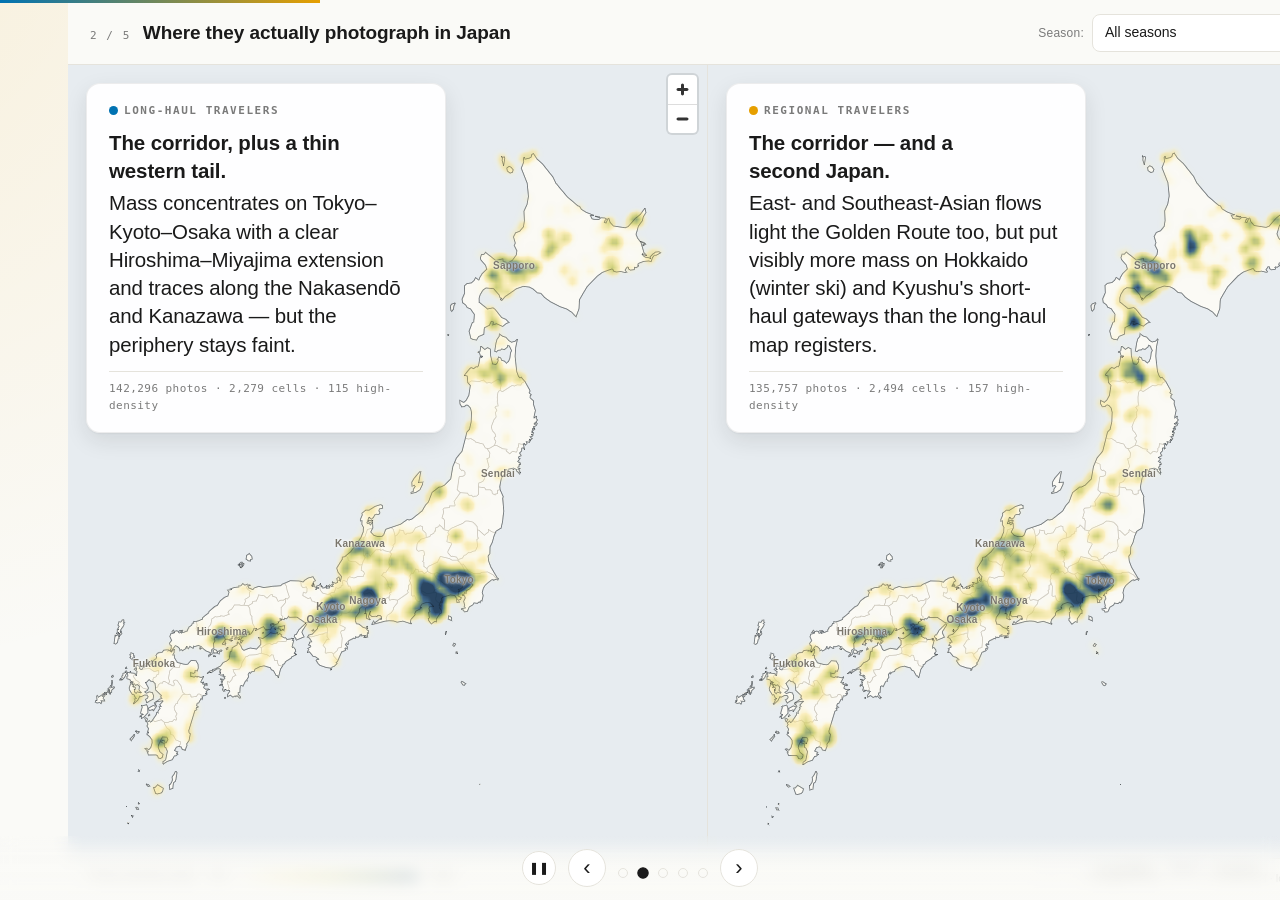
==== commit 29b3a61c: "Replace the hand-sketched coastline with Natural Earth geometry The 4-polygon hand-simplified outlin" ====
--- a/docs/index.html
+++ b/docs/index.html
@@ -240,6 +240,7 @@
 <script src="vendor/maplibre-gl-4.7.1.js"></script>
 
 <!-- Data (generated) + app -->
+<script src="data/japan_geo.js"></script>
 <script src="data/aggregates.js"></script>
 <script src="app.js"></script>
 </body>
--- a/docs/style.css
+++ b/docs/style.css
@@ -759,3 +759,12 @@
   .map-overlay { padding: 10px 12px; }
   .overlay-takeaway { font-size: 13px; }
 }
+
+/* ---- map city labels (docs real-data deck; HTML markers, no font deps) ---- */
+.map-city {
+  font: 600 10px/1 -apple-system, "Segoe UI", Roboto, Helvetica, Arial, sans-serif;
+  color: #7A766C;
+  letter-spacing: 0.02em;
+  text-shadow: 0 0 4px rgba(255,255,255,0.95), 0 0 2px rgba(255,255,255,0.95);
+  pointer-events: none;
+}
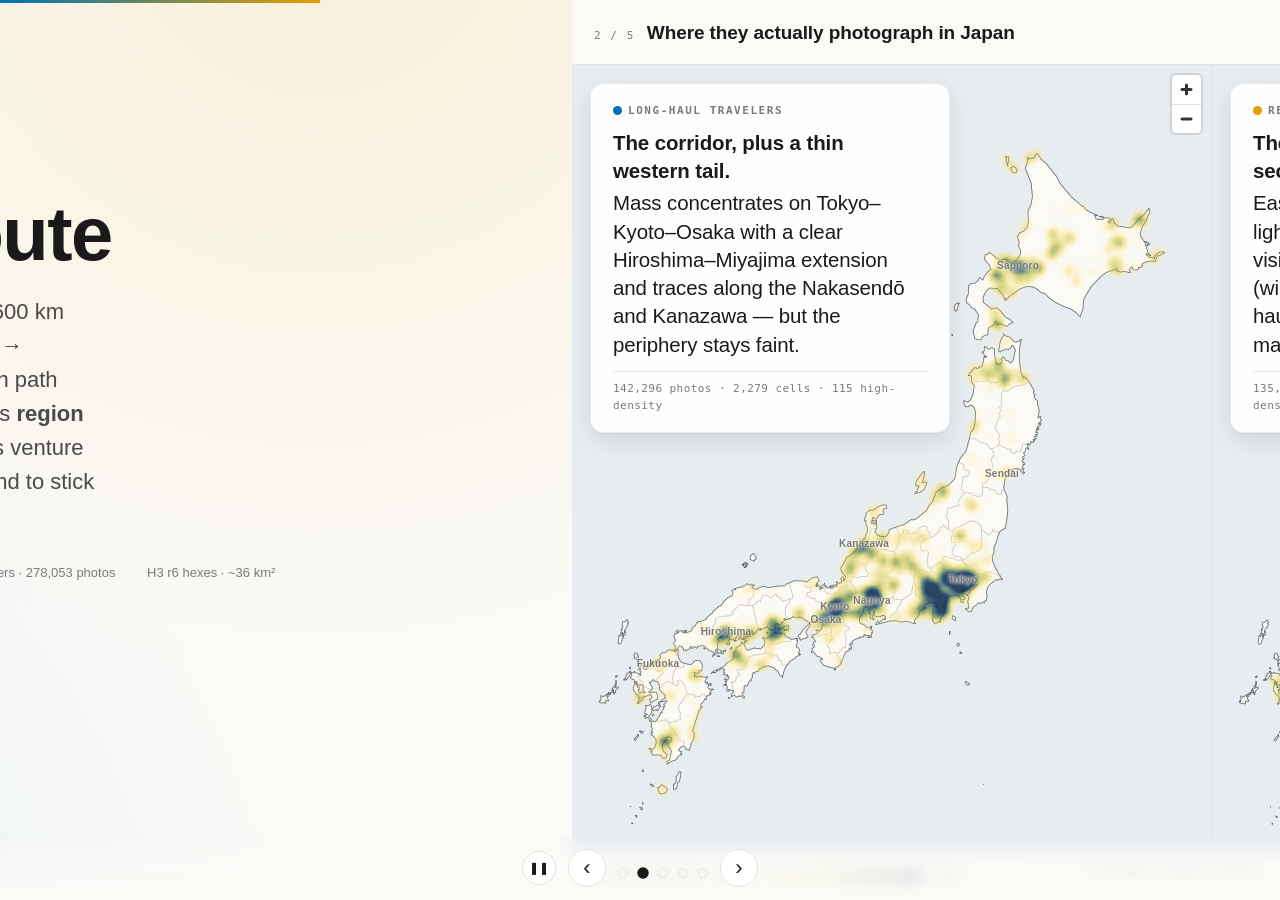
==== commit 34b3de46: "Reword the hero lede into plainer language Hand-edited copy: asks the question in everyday terms and" ====
--- a/docs/index.html
+++ b/docs/index.html
@@ -26,10 +26,9 @@
         <p class="lede">
           Almost every foreign visitor in Japan funnels through the same 600&nbsp;km corridor:
           <strong>Tokyo&nbsp;→ Hakone&nbsp;→ Fuji&nbsp;→ Kyoto&nbsp;→ Nara&nbsp;→ Osaka&nbsp;→ Hiroshima</strong>.
-          Does origin-country development predict who actually leaves it?
-          The data's answer is <strong>heterogeneity</strong>: within Europe, more-developed origins
-          venture <em>further</em> off-path; within Latin America the sign flips; across East and
-          Southeast Asia, development predicts nothing at all.
+          Do people from wealthier countries go off the beaten path more often to explore other gems in Japan?
+          The data's answer is <strong>region dependent</strong>: for example, within Europe, more-developed origins
+          venture <em>further</em> off-path; within Latin America more developed nations tend to stick closer to the Golden Route!
         </p>
         <div class="meta">
           <span><span class="dot dot-longhaul"></span>Long-haul (Europe / Americas / Oceania / MEA / S&thinsp;Asia)</span>
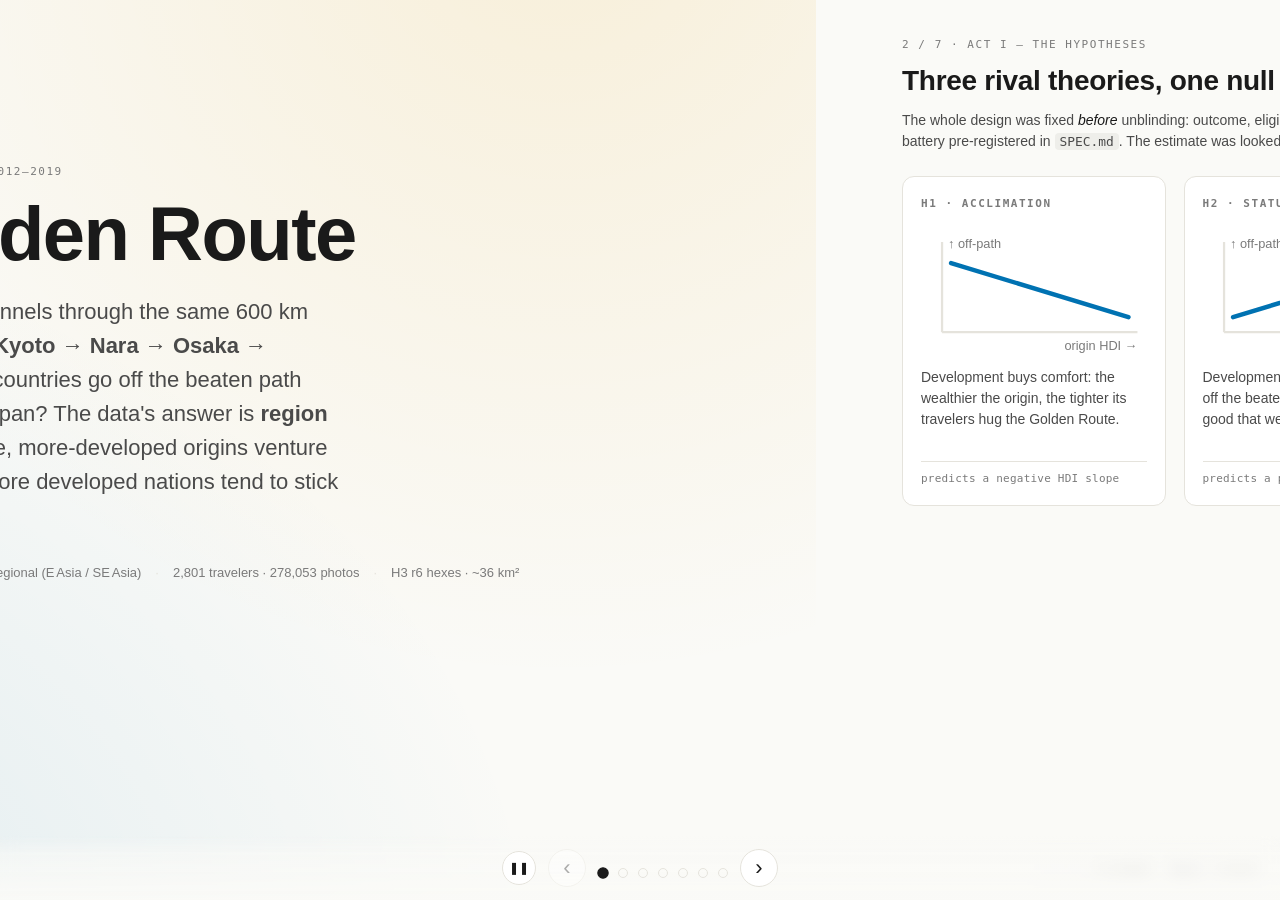
==== commit ff06cfaf: "Restructure the deck as a three-act story Act I: new hypotheses slide — the four pre-registered theo" ====
--- a/docs/index.html
+++ b/docs/index.html
@@ -40,18 +40,92 @@
         </div>
         <button class="hero-cta" id="hero-cta" type="button" aria-label="Start the deck">
           <span class="cta-shine" aria-hidden="true"></span>
-          <span class="cta-text">See the data</span>
+          <span class="cta-text">Follow the story</span>
           <span class="cta-kbd" aria-hidden="true">→</span>
         </button>
       </div>
     </div>
   </section>
 
-  <!-- ============ SLIDE 2: TWIN MAPS (full-bleed) ============ -->
-  <section class="slide slide-maps" aria-label="Slide 2: twin maps of Japan">
+  <!-- ============ SLIDE 2: THE HYPOTHESES (Act I) ============ -->
+  <section class="slide" aria-label="Slide 2: the competing hypotheses">
+    <div class="slide-inner">
+      <div class="slide-head">
+        <div class="slide-num">2 / 7 · ACT I — THE HYPOTHESES</div>
+        <h2>Three rival theories, one null — called in advance</h2>
+        <p class="slide-sub">
+          The whole design was fixed <em>before</em> unblinding: outcome, eligibility gate,
+          adjustment set and refutation battery pre-registered in <code>SPEC.md</code>.
+          The estimate was looked at once, at the end.
+        </p>
+      </div>
+
+      <div class="hypo-grid">
+        <div class="hypo-card">
+          <div class="caption-label">H1 · Acclimation</div>
+          <svg class="hypo-sketch" viewBox="0 0 150 84" aria-hidden="true">
+            <line x1="14" y1="68" x2="144" y2="68" stroke="#E5E3DC" stroke-width="1.5"/>
+            <line x1="14" y1="68" x2="14" y2="8" stroke="#E5E3DC" stroke-width="1.5"/>
+            <text x="18" y="12" font-size="8.5" fill="#7A7A7A">↑ off-path</text>
+            <text x="144" y="80" text-anchor="end" font-size="8.5" fill="#7A7A7A">origin HDI →</text>
+            <path d="M 20 22 L 138 58" stroke="#0072B2" stroke-width="3" stroke-linecap="round" fill="none"/>
+          </svg>
+          <p>Development buys comfort: the wealthier the origin, the tighter its
+          travelers hug the Golden Route.</p>
+          <div class="hypo-pred">predicts a negative HDI slope</div>
+        </div>
+
+        <div class="hypo-card">
+          <div class="caption-label">H2 · Status-good</div>
+          <svg class="hypo-sketch" viewBox="0 0 150 84" aria-hidden="true">
+            <line x1="14" y1="68" x2="144" y2="68" stroke="#E5E3DC" stroke-width="1.5"/>
+            <line x1="14" y1="68" x2="14" y2="8" stroke="#E5E3DC" stroke-width="1.5"/>
+            <text x="18" y="12" font-size="8.5" fill="#7A7A7A">↑ off-path</text>
+            <text x="144" y="80" text-anchor="end" font-size="8.5" fill="#7A7A7A">origin HDI →</text>
+            <path d="M 20 58 L 138 22" stroke="#0072B2" stroke-width="3" stroke-linecap="round" fill="none"/>
+          </svg>
+          <p>Development buys adventure: going off the beaten path is the status
+          good that wealth reaches for.</p>
+          <div class="hypo-pred">predicts a positive HDI slope</div>
+        </div>
+
+        <div class="hypo-card">
+          <div class="caption-label">H3 · Heterogeneous</div>
+          <svg class="hypo-sketch" viewBox="0 0 150 84" aria-hidden="true">
+            <line x1="14" y1="68" x2="144" y2="68" stroke="#E5E3DC" stroke-width="1.5"/>
+            <line x1="14" y1="68" x2="14" y2="8" stroke="#E5E3DC" stroke-width="1.5"/>
+            <text x="18" y="12" font-size="8.5" fill="#7A7A7A">↑ off-path</text>
+            <text x="144" y="80" text-anchor="end" font-size="8.5" fill="#7A7A7A">origin HDI →</text>
+            <path d="M 20 50 L 138 16" stroke="#0072B2" stroke-width="3" stroke-linecap="round" fill="none"/>
+            <path d="M 20 28 L 138 60" stroke="#E69F00" stroke-width="3" stroke-linecap="round" fill="none"/>
+          </svg>
+          <p>Both are real — in different places. The sign of the development
+          effect depends on the origin region.</p>
+          <div class="hypo-pred">predicts opposite slopes by region</div>
+        </div>
+
+        <div class="hypo-card">
+          <div class="caption-label">H4 · Null</div>
+          <svg class="hypo-sketch" viewBox="0 0 150 84" aria-hidden="true">
+            <line x1="14" y1="68" x2="144" y2="68" stroke="#E5E3DC" stroke-width="1.5"/>
+            <line x1="14" y1="68" x2="14" y2="8" stroke="#E5E3DC" stroke-width="1.5"/>
+            <text x="18" y="12" font-size="8.5" fill="#7A7A7A">↑ off-path</text>
+            <text x="144" y="80" text-anchor="end" font-size="8.5" fill="#7A7A7A">origin HDI →</text>
+            <path d="M 20 40 L 138 40" stroke="#8A8A8A" stroke-width="2.5" stroke-dasharray="5 5" stroke-linecap="round" fill="none"/>
+          </svg>
+          <p>Neither: once travelers are compared like-with-like, development
+          predicts nothing about going off-path.</p>
+          <div class="hypo-pred">predicts a flat slope</div>
+        </div>
+      </div>
+    </div>
+  </section>
+
+  <!-- ============ SLIDE 3: TWIN MAPS (Act II, full-bleed) ============ -->
+  <section class="slide slide-maps" aria-label="Slide 3: twin maps of Japan">
     <div class="maps-toolbar">
       <div class="toolbar-left">
-        <span class="slide-num inline">2 / 5</span>
+        <span class="slide-num inline">3 / 7 · ACT II — EXPLORE</span>
         <h2 class="toolbar-title">Where they actually photograph in Japan</h2>
       </div>
       <div class="toolbar-right">
@@ -103,17 +177,155 @@
     </div>
   </section>
 
-  <!-- ============ SLIDE 3: WITHIN-REGION SLOPES ============ -->
-  <section class="slide" aria-label="Slide 3: HDI vs remoteness, within regions">
+  <!-- ============ SLIDE 4: REGION MEANS (Act II) ============ -->
+  <section class="slide" aria-label="Slide 4: mean remoteness by origin region">
     <div class="slide-inner">
       <div class="slide-head">
-        <div class="slide-num">3 / 5</div>
-        <h2>Within-region HDI slopes — the H3 answer, estimated</h2>
+        <div class="slide-num">4 / 7 · ACT II — EXPLORE</div>
+        <h2>Mean off-path-ness by origin region — and a trap</h2>
+      </div>
+
+      <div class="caption big" style="margin-bottom: 16px;">
+        <p>
+          <span class="sent lead">No tidy long-haul vs regional split — the levels refuse the cliché.</span>
+          <span class="sent">East-Asian travelers post the <em>highest</em> mean first-trip remoteness
+          of any large region (ski Hokkaido, Kyushu), Europeans and North Americans sit mid-pack,
+          Latin America lowest. Tempting to read development straight off these bars — but each bar
+          also bundles proximity, season mix and trip style, and each region draws from a completely
+          different HDI range. Differences mixed together like that have a name:
+          <strong>confounding</strong>. Before the question can be answered, it has to be dealt
+          with&nbsp;→</span>
+        </p>
+      </div>
+
+      <div class="chart-stretch">
+        <div id="hetero-chart" class="chart" aria-label="Bar chart of mean first-trip remoteness by origin region"></div>
+      </div>
+    </div>
+  </section>
+
+  <!-- ============ SLIDE 5: THE CAUSAL MAP / DAG (Act III) ============ -->
+  <section class="slide" aria-label="Slide 5: the causal diagram and why region and year are adjusted">
+    <div class="slide-inner">
+      <div class="slide-head">
+        <div class="slide-num">5 / 7 · ACT III — IDENTIFY</div>
+        <h2>Before the answer: the causal map</h2>
+      </div>
+
+      <div class="dag-grid">
+        <div class="dag-copy">
+          <div class="caption big">
+            <p>
+              <span class="sent lead">Compare like with like.</span>
+              <span class="sent">Origin region sits on both sides of the question: it sets the HDI
+              pool <em>and</em> the way Japan is traveled (proximity, ski weekends, visa regimes).
+              Trip year does the same — the inbound boom and HDI drift moved together. Left alone,
+              those two back-doors would masquerade as a development effect.</span>
+            </p>
+          </div>
+          <div class="caption" style="margin-top: 14px;">
+            <p>
+              <span class="sent">So the estimate compares travelers <strong>within the same region
+              and year</strong> — exactly the adjustment set DoWhy identifies from the full graph.
+              Budget, trip style, length and self-drive are deliberately <em>not</em> adjusted:
+              they are the channels development acts <em>through</em>, and the target is the
+              total effect.</span>
+              <span class="sent dag-footnote">Formal version: the 14-node DAG and the identified
+              backdoor estimand live in <code>analysis/assumptions_dag.py</code> — plus a
+              pre-stated gate that only grants causal readings where HDI actually varies
+              within a region.</span>
+            </p>
+          </div>
+        </div>
+
+        <div class="dag-card">
+          <svg viewBox="0 0 680 430" role="img" aria-label="Simplified causal diagram: origin region and trip year confound both HDI and within-Japan remoteness and are adjusted away; budget, style, length and self-drive mediate the effect and are left open; the HDI-to-remoteness arrow is the effect of interest">
+            <defs>
+              <marker id="dag-arr-red" viewBox="0 0 10 10" refX="9" refY="5" markerWidth="7" markerHeight="7" orient="auto-start-reverse">
+                <path d="M 0 0 L 10 5 L 0 10 z" fill="#C0392B"/>
+              </marker>
+              <marker id="dag-arr-blue" viewBox="0 0 10 10" refX="9" refY="5" markerWidth="7" markerHeight="7" orient="auto-start-reverse">
+                <path d="M 0 0 L 10 5 L 0 10 z" fill="#0072B2"/>
+              </marker>
+              <marker id="dag-arr-amber" viewBox="0 0 10 10" refX="9" refY="5" markerWidth="7" markerHeight="7" orient="auto-start-reverse">
+                <path d="M 0 0 L 10 5 L 0 10 z" fill="#B97E00"/>
+              </marker>
+            </defs>
+
+            <!-- back-door edges (red, closed by adjustment) -->
+            <line x1="150" y1="97" x2="128" y2="214" stroke="#C0392B" stroke-width="2" marker-end="url(#dag-arr-red)"/>
+            <line x1="245" y1="97" x2="496" y2="214" stroke="#C0392B" stroke-width="2" marker-end="url(#dag-arr-red)"/>
+            <line x1="440" y1="97" x2="199" y2="214" stroke="#C0392B" stroke-width="2" marker-end="url(#dag-arr-red)"/>
+            <line x1="540" y1="97" x2="556" y2="214" stroke="#C0392B" stroke-width="2" marker-end="url(#dag-arr-red)"/>
+
+            <!-- effect of interest (blue, thick) -->
+            <line x1="212" y1="250" x2="460" y2="250" stroke="#0072B2" stroke-width="4" marker-end="url(#dag-arr-blue)"/>
+            <text x="336" y="236" text-anchor="middle" font-size="12.5" font-weight="600" fill="#0072B2">effect of interest</text>
+
+            <!-- mediator path (amber, left open) -->
+            <line x1="148" y1="282" x2="268" y2="346" stroke="#B97E00" stroke-width="2" marker-end="url(#dag-arr-amber)"/>
+            <line x1="418" y1="346" x2="538" y2="284" stroke="#B97E00" stroke-width="2" marker-end="url(#dag-arr-amber)"/>
+
+            <!-- "blocked" badges on the back-door edges -->
+            <g font-size="11" font-weight="700" text-anchor="middle">
+              <circle cx="139" cy="156" r="8" fill="#FFFFFF" stroke="#C0392B" stroke-width="1.5"/>
+              <text x="139" y="160" fill="#C0392B">✕</text>
+              <circle cx="420" cy="180" r="8" fill="#FFFFFF" stroke="#C0392B" stroke-width="1.5"/>
+              <text x="420" y="184" fill="#C0392B">✕</text>
+              <circle cx="367" cy="132" r="8" fill="#FFFFFF" stroke="#C0392B" stroke-width="1.5"/>
+              <text x="367" y="136" fill="#C0392B">✕</text>
+              <circle cx="549" cy="156" r="8" fill="#FFFFFF" stroke="#C0392B" stroke-width="1.5"/>
+              <text x="549" y="160" fill="#C0392B">✕</text>
+            </g>
+
+            <!-- nodes -->
+            <rect x="60" y="33" width="210" height="64" rx="10" fill="#FBF1EF" stroke="#C0392B" stroke-width="1.8"/>
+            <text x="165" y="60" text-anchor="middle" font-size="13.5" font-weight="700" fill="#1A1A1A">Origin region</text>
+            <text x="165" y="78" text-anchor="middle" font-size="11" fill="#7A7A7A">proximity · culture · trip norms</text>
+
+            <rect x="415" y="33" width="200" height="64" rx="10" fill="#FBF1EF" stroke="#C0392B" stroke-width="1.8"/>
+            <text x="515" y="60" text-anchor="middle" font-size="13.5" font-weight="700" fill="#1A1A1A">Trip year</text>
+            <text x="515" y="78" text-anchor="middle" font-size="11" fill="#7A7A7A">tourism boom · HDI drift</text>
+
+            <rect x="30" y="218" width="182" height="64" rx="10" fill="#EFF6FB" stroke="#0072B2" stroke-width="1.8"/>
+            <text x="121" y="245" text-anchor="middle" font-size="13.5" font-weight="700" fill="#1A1A1A">Origin development</text>
+            <text x="121" y="263" text-anchor="middle" font-size="11" fill="#7A7A7A">HDI — the treatment</text>
+
+            <rect x="464" y="218" width="192" height="64" rx="10" fill="#1A1A1A" stroke="#1A1A1A" stroke-width="1.8"/>
+            <text x="560" y="245" text-anchor="middle" font-size="13.5" font-weight="700" fill="#FFFFFF">Within-Japan remoteness</text>
+            <text x="560" y="263" text-anchor="middle" font-size="11" fill="#CFCFCF">photo-weighted — the outcome</text>
+
+            <rect x="210" y="347" width="262" height="56" rx="10" fill="#FDF7EA" stroke="#B97E00" stroke-width="1.8"/>
+            <text x="341" y="370" text-anchor="middle" font-size="12.5" font-weight="700" fill="#1A1A1A">Budget · style · length · self-drive</text>
+            <text x="341" y="388" text-anchor="middle" font-size="11" fill="#7A7A7A">mediators — deliberately left open</text>
+          </svg>
+
+          <div class="dag-legend">
+            <span><i style="background:#0072B2"></i>effect of interest — what gets estimated</span>
+            <span><i style="background:#C0392B"></i>back-door — closed by adjusting region + year (✕)</span>
+            <span><i style="background:#B97E00"></i>mediation — left open: total effect</span>
+          </div>
+        </div>
+      </div>
+    </div>
+  </section>
+
+  <!-- ============ SLIDE 6: WITHIN-REGION SLOPES (Act III) ============ -->
+  <section class="slide" aria-label="Slide 6: HDI vs remoteness, within regions — the adjusted answer">
+    <div class="slide-inner">
+      <div class="slide-head">
+        <div class="slide-num">6 / 7 · ACT III — ESTIMATE</div>
+        <h2>The adjusted answer — HDI slopes within region</h2>
+        <p class="slide-sub">
+          Back-doors blocked (region + year) · slopes per +0.10 HDI · origin-clustered SEs ·
+          leave-one-origin-out. Verdict: <strong>H3</strong> — both rival theories win, each in
+          its own region.
+        </p>
       </div>
 
       <div class="captions captions-2col big">
         <div class="caption caption-longhaul">
-          <div class="caption-label"><span class="dot dot-longhaul"></span>Europe · status-good</div>
+          <div class="caption-label"><span class="dot dot-longhaul"></span>Europe · status-good (H2) wins here</div>
           <p>
             <span class="sent lead">+0.054 per +0.10 HDI (p=.005).</span>
             <span class="sent">Across 27 European origins, higher development pushes first trips
@@ -121,7 +333,7 @@
           </p>
         </div>
         <div class="caption caption-regional">
-          <div class="caption-label"><span class="dot dot-regional"></span>Latin America · acclimation</div>
+          <div class="caption-label"><span class="dot dot-regional"></span>Latin America · acclimation (H1) wins here</div>
           <p>
             <span class="sent lead">−0.104 per +0.10 HDI (p=.002).</span>
             <span class="sent">Across 11 Latin-American origins the sign flips: higher development
@@ -137,36 +349,11 @@
     </div>
   </section>
 
-  <!-- ============ SLIDE 4: REGION MEANS ============ -->
-  <section class="slide" aria-label="Slide 4: mean remoteness by origin region">
+  <!-- ============ SLIDE 7: METHODS / RESULTS ============ -->
+  <section class="slide" aria-label="Slide 7: methods and results">
     <div class="slide-inner">
       <div class="slide-head">
-        <div class="slide-num">4 / 5</div>
-        <h2>Mean off-path-ness by origin region</h2>
-      </div>
-
-      <div class="caption big" style="margin-bottom: 16px;">
-        <p>
-          <span class="sent lead">No tidy long-haul vs regional split — the levels refuse the cliché.</span>
-          <span class="sent">East-Asian travelers post the <em>highest</em> mean first-trip remoteness
-          of any large region (ski Hokkaido, Kyushu), Europeans and North Americans sit mid-pack, and
-          Latin America lowest. Between-region levels mix distance, season, and trip style — which is
-          exactly why the causal question is answered <em>within</em> regions (slide 3), never by
-          comparing these bars.</span>
-        </p>
-      </div>
-
-      <div class="chart-stretch">
-        <div id="hetero-chart" class="chart" aria-label="Bar chart of mean first-trip remoteness by origin region"></div>
-      </div>
-    </div>
-  </section>
-
-  <!-- ============ SLIDE 5: METHODS / RESULTS ============ -->
-  <section class="slide" aria-label="Slide 5: methods and results">
-    <div class="slide-inner">
-      <div class="slide-head">
-        <div class="slide-num">5 / 5</div>
+        <div class="slide-num">7 / 7 · APPENDIX</div>
         <h2>Methods &amp; results</h2>
       </div>
 
--- a/docs/style.css
+++ b/docs/style.css
@@ -760,6 +760,110 @@
   .overlay-takeaway { font-size: 13px; }
 }
 
+/* ============ Slide subtitle (story framing) ============ */
+.slide-sub {
+  margin: 8px 0 0;
+  font-size: 14px;
+  line-height: 1.5;
+  color: var(--ink-soft);
+  max-width: 86ch;
+}
+
+/* ============ Hypothesis cards (Act I slide) ============ */
+.hypo-grid {
+  display: grid;
+  grid-template-columns: repeat(4, 1fr);
+  gap: 18px;
+  align-content: start;
+  margin-top: 6px;
+}
+.hypo-card {
+  background: var(--bg-elev);
+  border: 1px solid var(--rule);
+  border-radius: 12px;
+  padding: 18px;
+  display: flex;
+  flex-direction: column;
+  gap: 10px;
+}
+.hypo-card p {
+  margin: 0;
+  font-size: 14px;
+  line-height: 1.5;
+  color: var(--ink-soft);
+  flex: 1;
+  text-wrap: pretty;
+}
+.hypo-sketch {
+  width: 100%;
+  height: auto;
+  display: block;
+}
+.hypo-pred {
+  font-family: var(--font-mono);
+  font-size: 11px;
+  letter-spacing: 0.02em;
+  color: var(--ink-mute);
+  border-top: 1px solid var(--rule);
+  padding-top: 8px;
+}
+
+/* ============ DAG slide (Act III) ============ */
+.dag-grid {
+  display: grid;
+  grid-template-columns: 1fr 1.2fr;
+  gap: 36px;
+  align-items: start;
+  flex: 1;
+  min-height: 0;
+}
+.dag-card {
+  background: var(--bg-elev);
+  border: 1px solid var(--rule);
+  border-radius: 12px;
+  padding: 16px;
+}
+.dag-card svg {
+  display: block;
+  width: 100%;
+  height: auto;
+  font-family: var(--font-sans);
+}
+.dag-legend {
+  display: flex;
+  flex-wrap: wrap;
+  gap: 8px 18px;
+  margin-top: 12px;
+  padding-top: 10px;
+  border-top: 1px solid var(--rule);
+  font-size: 12px;
+  color: var(--ink-mute);
+}
+.dag-legend i {
+  display: inline-block;
+  width: 18px;
+  height: 3px;
+  border-radius: 2px;
+  margin-right: 6px;
+  vertical-align: middle;
+}
+.dag-footnote {
+  color: var(--ink-mute);
+  font-size: 0.86em;
+  margin-top: 10px;
+}
+
+@media (max-width: 900px) {
+  .hypo-grid { grid-template-columns: 1fr 1fr; gap: 12px; }
+  .dag-grid { grid-template-columns: 1fr; gap: 18px; }
+}
+@media (max-width: 600px) {
+  .hypo-card { padding: 12px; }
+  .hypo-card p { font-size: 13px; }
+  .hypo-pred { font-size: 10px; }
+  .slide-sub { font-size: 13px; }
+}
+
 /* ---- map city labels (docs real-data deck; HTML markers, no font deps) ---- */
 .map-city {
   font: 600 10px/1 -apple-system, "Segoe UI", Roboto, Helvetica, Arial, sans-serif;
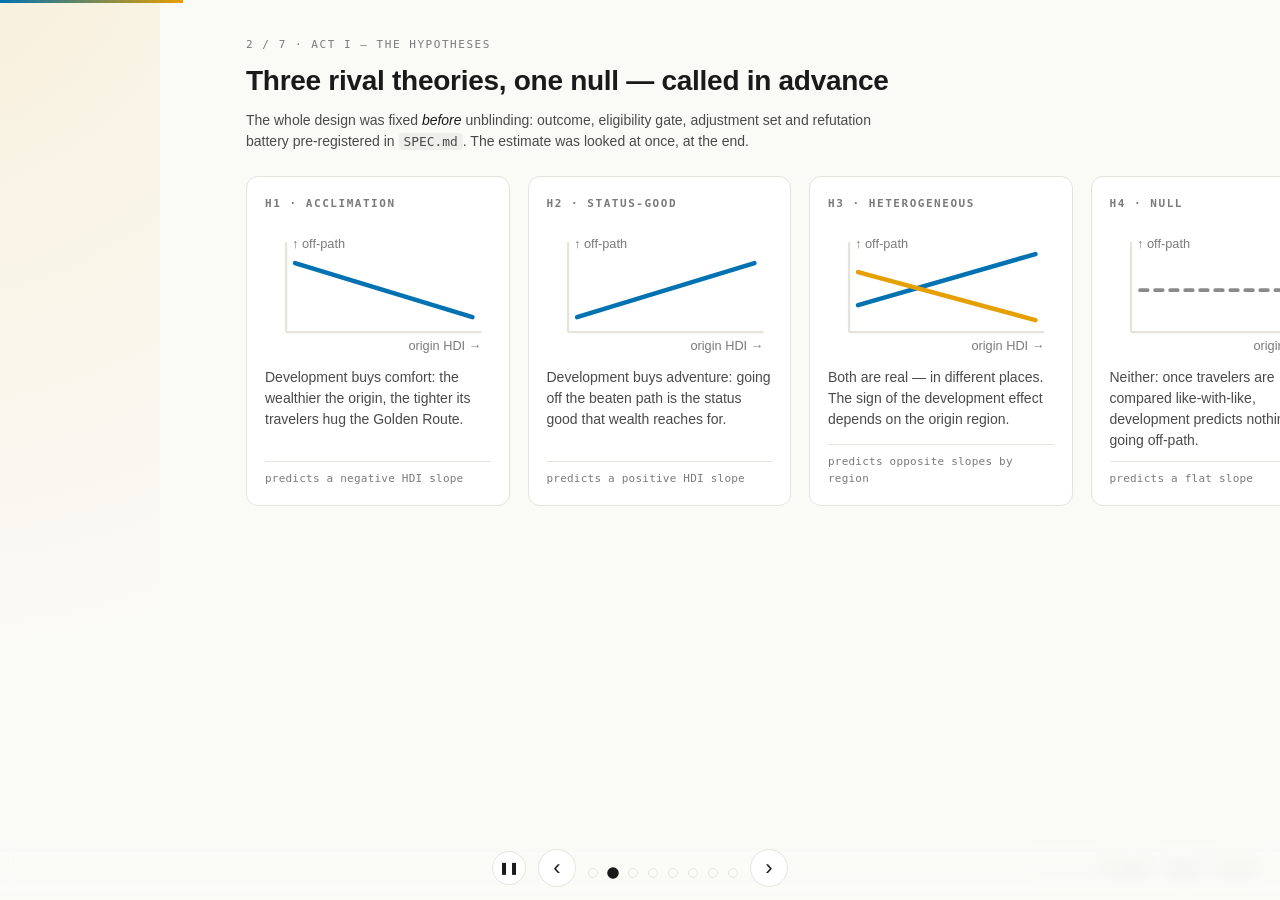
==== commit b29c59aa: "Add the pooled-effect slide: what one regression would conclude New slide 7 (deck now 8 slides) afte" ====
--- a/docs/index.html
+++ b/docs/index.html
@@ -349,11 +349,48 @@
     </div>
   </section>
 
-  <!-- ============ SLIDE 7: METHODS / RESULTS ============ -->
-  <section class="slide" aria-label="Slide 7: methods and results">
-    <div class="slide-inner">
-      <div class="slide-head">
-        <div class="slide-num">7 / 7 · APPENDIX</div>
+  <!-- ============ SLIDE 7: THE POOLED EFFECT (Act III) ============ -->
+  <section class="slide" aria-label="Slide 7: the pooled effect — what one regression for everyone concludes">
+    <div class="slide-inner">
+      <div class="slide-head">
+        <div class="slide-num">7 / 8 · ACT III — POOL IT</div>
+        <h2>Run one regression instead — and the effect vanishes</h2>
+        <p class="slide-sub">
+          Same data, same region + year adjustment as the previous slide; the only change is
+          forcing a <strong>single HDI slope on everyone</strong>. Shown: the full pooled ladder —
+          OLS, then debiased ML (LinearDML) with three nuisance choices, rung 3 pre-registered.
+        </p>
+      </div>
+
+      <div class="caption big" style="margin-bottom: 14px;">
+        <p>
+          <span class="sent lead">Opposite truths average to nothing.</span>
+          <span class="sent">Europe's +0.054 and Latin America's −0.104 enter the pooled slope
+          with opposite signs, so the one-number answer is a confident-looking ≈&nbsp;0 — read
+          alone, it would call this study "H4, development doesn't matter" and be wrong twice.
+          And it is not an estimator problem: plain OLS and all three debiased-ML rungs agree to
+          the third decimal. Pooling, not estimation, is what erases the story.</span>
+        </p>
+      </div>
+
+      <div class="chart-stretch forest-stack">
+        <div>
+          <div class="caption-label">One slope per region — the H3 answer (previous slide)</div>
+          <div id="forest-within" class="chart" aria-label="Forest plot: within-region HDI slopes with 95% confidence intervals"></div>
+        </div>
+        <div>
+          <div class="caption-label">One pooled slope — the estimator ladder, all four rungs</div>
+          <div id="forest-pooled" class="chart" aria-label="Forest plot: pooled ladder estimates with 95% confidence intervals, all crossing zero"></div>
+        </div>
+      </div>
+    </div>
+  </section>
+
+  <!-- ============ SLIDE 8: METHODS / RESULTS ============ -->
+  <section class="slide" aria-label="Slide 8: methods and results">
+    <div class="slide-inner">
+      <div class="slide-head">
+        <div class="slide-num">8 / 8 · APPENDIX</div>
         <h2>Methods &amp; results</h2>
       </div>
 
--- a/docs/style.css
+++ b/docs/style.css
@@ -864,6 +864,16 @@
   .slide-sub { font-size: 13px; }
 }
 
+/* ============ Forest slide (pooled vs within-region) ============ */
+.forest-stack {
+  flex-direction: column;
+  gap: 14px;
+  overflow-y: auto;
+}
+.forest-stack > div { min-width: 0; }
+.forest-stack .caption-label { margin-bottom: 4px; }
+.forest-stack .chart { flex: 0 0 auto; overflow: visible; }
+
 /* ---- map city labels (docs real-data deck; HTML markers, no font deps) ---- */
 .map-city {
   font: 600 10px/1 -apple-system, "Segoe UI", Roboto, Helvetica, Arial, sans-serif;
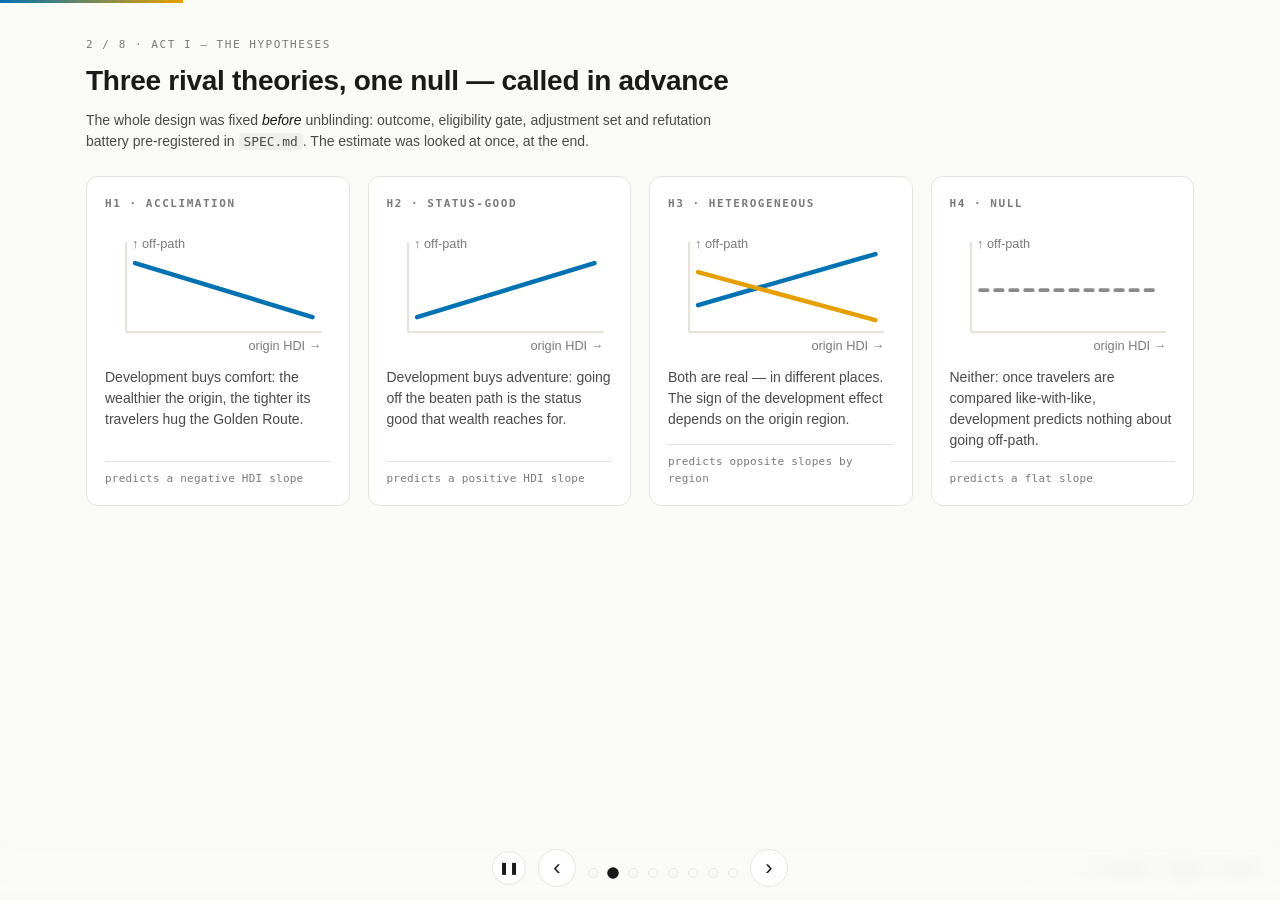
==== commit f41d02a0: "Add per-region population picker to the twin maps Each map panel now carries checkbox chips choosing" ====
--- a/docs/index.html
+++ b/docs/index.html
@@ -51,7 +51,7 @@
   <section class="slide" aria-label="Slide 2: the competing hypotheses">
     <div class="slide-inner">
       <div class="slide-head">
-        <div class="slide-num">2 / 7 · ACT I — THE HYPOTHESES</div>
+        <div class="slide-num">2 / 8 · ACT I — THE HYPOTHESES</div>
         <h2>Three rival theories, one null — called in advance</h2>
         <p class="slide-sub">
           The whole design was fixed <em>before</em> unblinding: outcome, eligibility gate,
@@ -125,7 +125,7 @@
   <section class="slide slide-maps" aria-label="Slide 3: twin maps of Japan">
     <div class="maps-toolbar">
       <div class="toolbar-left">
-        <span class="slide-num inline">3 / 7 · ACT II — EXPLORE</span>
+        <span class="slide-num inline">3 / 8 · ACT II — EXPLORE</span>
         <h2 class="toolbar-title">Where they actually photograph in Japan</h2>
       </div>
       <div class="toolbar-right">
@@ -144,8 +144,9 @@
       <div class="map-panel">
         <div id="map-longhaul" class="map" role="img" aria-label="Japan map: long-haul travelers' photo density"></div>
         <div class="map-overlay map-overlay-tl">
-          <div class="overlay-label"><span class="dot dot-longhaul"></span>Long-haul travelers</div>
-          <p class="overlay-takeaway">
+          <div class="overlay-label" id="label-longhaul"><span class="dot dot-longhaul"></span>Long-haul travelers</div>
+          <div class="overlay-picks" id="picks-longhaul" role="group" aria-label="Choose which travelers this map shows"></div>
+          <p class="overlay-takeaway" id="take-longhaul">
             <span class="sent lead">The corridor, plus a thin western tail.</span>
             <span class="sent">Mass concentrates on Tokyo–Kyoto–Osaka with a clear Hiroshima–Miyajima
             extension and traces along the Nakasendō and Kanazawa — but the periphery stays faint.</span>
@@ -156,8 +157,9 @@
       <div class="map-panel">
         <div id="map-regional" class="map" role="img" aria-label="Japan map: regional travelers' photo density"></div>
         <div class="map-overlay map-overlay-tl">
-          <div class="overlay-label"><span class="dot dot-regional"></span>Regional travelers</div>
-          <p class="overlay-takeaway">
+          <div class="overlay-label" id="label-regional"><span class="dot dot-regional"></span>Regional travelers</div>
+          <div class="overlay-picks" id="picks-regional" role="group" aria-label="Choose which travelers this map shows"></div>
+          <p class="overlay-takeaway" id="take-regional">
             <span class="sent lead">The corridor — and a second Japan.</span>
             <span class="sent">East- and Southeast-Asian flows light the Golden Route too, but put
             visibly more mass on Hokkaido (winter ski) and Kyushu's short-haul gateways than the
@@ -181,7 +183,7 @@
   <section class="slide" aria-label="Slide 4: mean remoteness by origin region">
     <div class="slide-inner">
       <div class="slide-head">
-        <div class="slide-num">4 / 7 · ACT II — EXPLORE</div>
+        <div class="slide-num">4 / 8 · ACT II — EXPLORE</div>
         <h2>Mean off-path-ness by origin region — and a trap</h2>
       </div>
 
@@ -208,7 +210,7 @@
   <section class="slide" aria-label="Slide 5: the causal diagram and why region and year are adjusted">
     <div class="slide-inner">
       <div class="slide-head">
-        <div class="slide-num">5 / 7 · ACT III — IDENTIFY</div>
+        <div class="slide-num">5 / 8 · ACT III — IDENTIFY</div>
         <h2>Before the answer: the causal map</h2>
       </div>
 
@@ -314,7 +316,7 @@
   <section class="slide" aria-label="Slide 6: HDI vs remoteness, within regions — the adjusted answer">
     <div class="slide-inner">
       <div class="slide-head">
-        <div class="slide-num">6 / 7 · ACT III — ESTIMATE</div>
+        <div class="slide-num">6 / 8 · ACT III — ESTIMATE</div>
         <h2>The adjusted answer — HDI slopes within region</h2>
         <p class="slide-sub">
           Back-doors blocked (region + year) · slopes per +0.10 HDI · origin-clustered SEs ·
--- a/docs/style.css
+++ b/docs/style.css
@@ -864,6 +864,50 @@
   .slide-sub { font-size: 13px; }
 }
 
+/* ============ Map population picker (checkbox chips) ============ */
+.overlay-picks {
+  display: flex;
+  flex-wrap: wrap;
+  gap: 5px;
+  margin: 0 0 10px;
+}
+.pick {
+  display: inline-flex;
+  align-items: center;
+  gap: 5px;
+  font-family: var(--font-mono);
+  font-size: 9.5px;
+  font-weight: 600;
+  letter-spacing: 0.06em;
+  text-transform: uppercase;
+  padding: 4px 9px;
+  border: 1px solid var(--rule);
+  border-radius: 999px;
+  color: var(--ink-mute);
+  background: var(--bg-elev);
+  cursor: pointer;
+  user-select: none;
+  transition: border-color 120ms ease, color 120ms ease, background 120ms ease;
+}
+.pick:hover { border-color: var(--ink); }
+.pick.on {
+  color: var(--ink);
+  border-color: var(--ink);
+  background: #F3F1EA;
+}
+.pick input { display: none; }
+.pick-dot {
+  width: 8px;
+  height: 8px;
+  border-radius: 50%;
+  display: inline-block;
+  flex-shrink: 0;
+}
+@media (max-width: 600px) {
+  .pick { font-size: 8.5px; padding: 3px 7px; gap: 4px; }
+  .overlay-picks { gap: 4px; margin-bottom: 8px; }
+}
+
 /* ============ Forest slide (pooled vs within-region) ============ */
 .forest-stack {
   flex-direction: column;
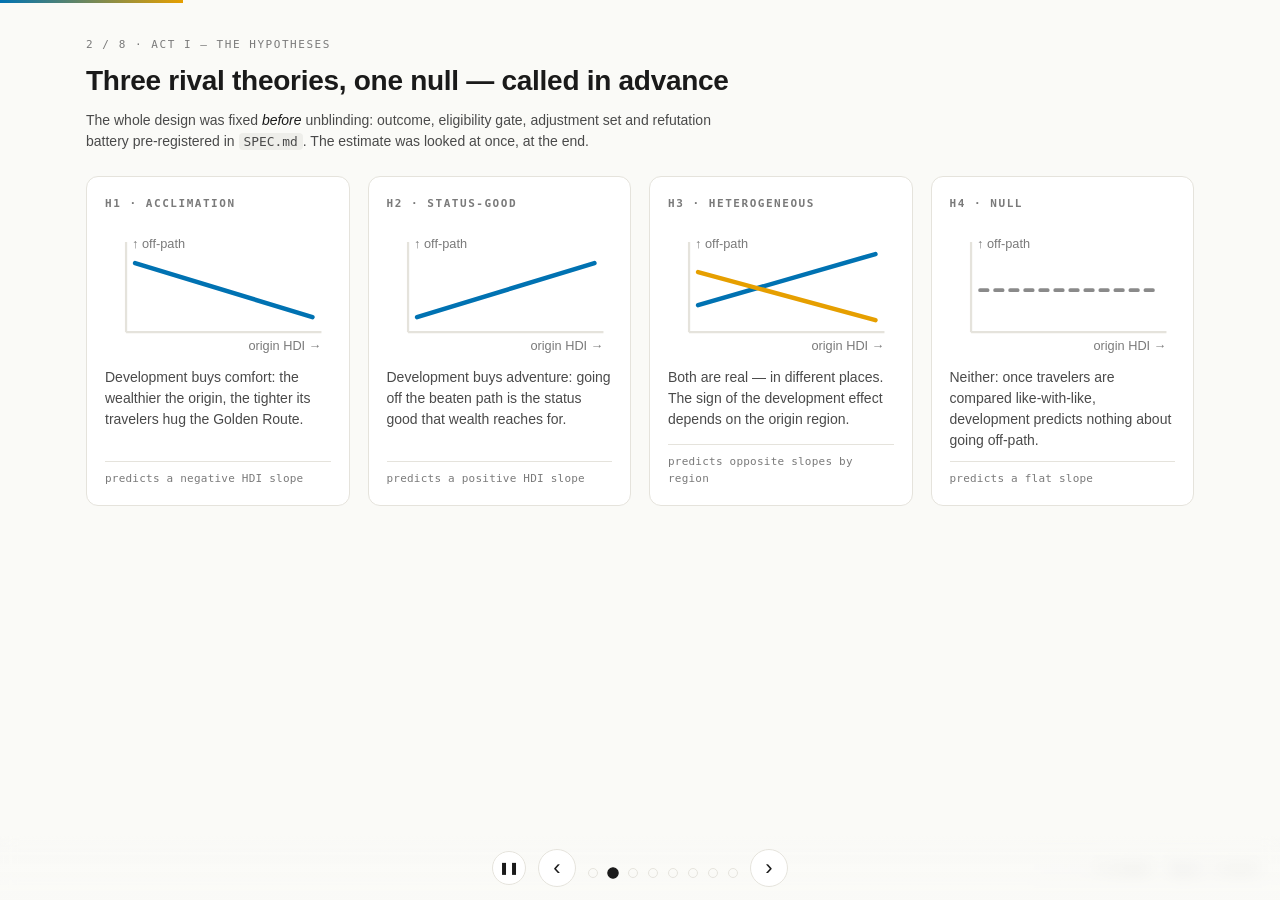
==== commit e80ece22: "Map picker: all eight origin regions, long-haul/regional chips removed export_aggregates.py now pivo" ====
--- a/docs/index.html
+++ b/docs/index.html
@@ -144,12 +144,13 @@
       <div class="map-panel">
         <div id="map-longhaul" class="map" role="img" aria-label="Japan map: long-haul travelers' photo density"></div>
         <div class="map-overlay map-overlay-tl">
-          <div class="overlay-label" id="label-longhaul"><span class="dot dot-longhaul"></span>Long-haul travelers</div>
+          <div class="overlay-label" id="label-longhaul"><span class="dot" style="background:#1F77B4"></span>Europe travelers</div>
           <div class="overlay-picks" id="picks-longhaul" role="group" aria-label="Choose which travelers this map shows"></div>
           <p class="overlay-takeaway" id="take-longhaul">
             <span class="sent lead">The corridor, plus a thin western tail.</span>
-            <span class="sent">Mass concentrates on Tokyo–Kyoto–Osaka with a clear Hiroshima–Miyajima
-            extension and traces along the Nakasendō and Kanazawa — but the periphery stays faint.</span>
+            <span class="sent">European mass concentrates on Tokyo–Kyoto–Osaka with the
+            Hiroshima–Miyajima extension and traces along the Nakasendō and Kanazawa —
+            but the periphery stays faint.</span>
           </p>
           <div class="overlay-stat" id="stat-longhaul">—</div>
         </div>
@@ -157,13 +158,13 @@
       <div class="map-panel">
         <div id="map-regional" class="map" role="img" aria-label="Japan map: regional travelers' photo density"></div>
         <div class="map-overlay map-overlay-tl">
-          <div class="overlay-label" id="label-regional"><span class="dot dot-regional"></span>Regional travelers</div>
+          <div class="overlay-label" id="label-regional"><span class="dot" style="background:#E15759"></span>East Asia travelers</div>
           <div class="overlay-picks" id="picks-regional" role="group" aria-label="Choose which travelers this map shows"></div>
           <p class="overlay-takeaway" id="take-regional">
             <span class="sent lead">The corridor — and a second Japan.</span>
-            <span class="sent">East- and Southeast-Asian flows light the Golden Route too, but put
-            visibly more mass on Hokkaido (winter ski) and Kyushu's short-haul gateways than the
-            long-haul map registers.</span>
+            <span class="sent">East-Asian flows light the Golden Route too, but put visibly
+            more mass on Hokkaido (winter ski) and Kyushu's short-haul gateways than any
+            long-haul region registers.</span>
           </p>
           <div class="overlay-stat" id="stat-regional">—</div>
         </div>
@@ -175,7 +176,7 @@
       <span style="color: var(--ink-mute);">low</span>
       <span class="legend-bar" aria-hidden="true"></span>
       <span style="color: var(--ink-mute);">high</span>
-      <span style="margin-left:auto; font-size:11px; color: var(--ink-mute);">geotagged Flickr photos per H3 r6 cell · log-scaled</span>
+      <span style="margin-left:auto; font-size:11px; color: var(--ink-mute);">geotagged Flickr photos per H3 r6 cell · log-scaled · tick the chips to swap or combine origin regions</span>
     </div>
   </section>
 
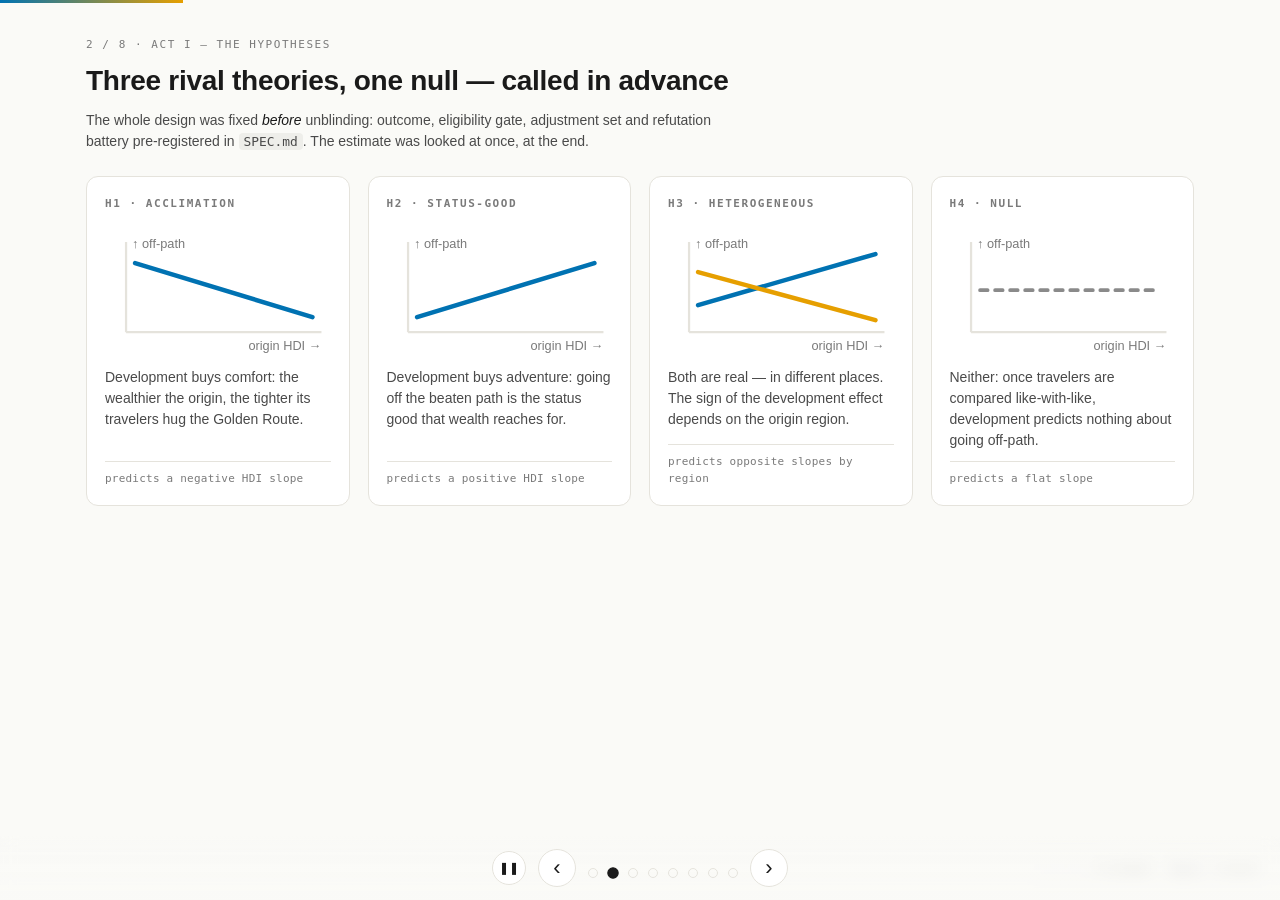
==== commit a3e3cb67: "Collapse the twin maps into one full-bleed map One panel, defaulting to Pooled, with the region-chip" ====
--- a/docs/index.html
+++ b/docs/index.html
@@ -122,7 +122,7 @@
   </section>
 
   <!-- ============ SLIDE 3: TWIN MAPS (Act II, full-bleed) ============ -->
-  <section class="slide slide-maps" aria-label="Slide 3: twin maps of Japan">
+  <section class="slide slide-maps" aria-label="Slide 3: photo-density map of Japan with origin-region picker">
     <div class="maps-toolbar">
       <div class="toolbar-left">
         <span class="slide-num inline">3 / 8 · ACT II — EXPLORE</span>
@@ -142,31 +142,18 @@
 
     <div class="maps-fullbleed">
       <div class="map-panel">
-        <div id="map-longhaul" class="map" role="img" aria-label="Japan map: long-haul travelers' photo density"></div>
+        <div id="map-main" class="map" role="img" aria-label="Japan map: photo density of the selected origin regions"></div>
         <div class="map-overlay map-overlay-tl">
-          <div class="overlay-label" id="label-longhaul"><span class="dot" style="background:#1F77B4"></span>Europe travelers</div>
-          <div class="overlay-picks" id="picks-longhaul" role="group" aria-label="Choose which travelers this map shows"></div>
-          <p class="overlay-takeaway" id="take-longhaul">
-            <span class="sent lead">The corridor, plus a thin western tail.</span>
-            <span class="sent">European mass concentrates on Tokyo–Kyoto–Osaka with the
-            Hiroshima–Miyajima extension and traces along the Nakasendō and Kanazawa —
-            but the periphery stays faint.</span>
+          <div class="overlay-label" id="label-main"><span class="dot" style="background:#1A1A1A"></span>Pooled — all travelers</div>
+          <div class="overlay-picks" id="picks-main" role="group" aria-label="Choose which travelers this map shows"></div>
+          <p class="overlay-takeaway" id="take-main">
+            <span class="sent lead">One corridor, two Japans.</span>
+            <span class="sent">Everyone together: mass piles onto Tokyo–Kyoto–Osaka with the
+            Hiroshima–Miyajima extension — while Hokkaido's ski country and Kyushu's
+            short-haul gateways glow from the regional flows. Tick a region chip to see
+            who drives which pattern.</span>
           </p>
-          <div class="overlay-stat" id="stat-longhaul">—</div>
-        </div>
-      </div>
-      <div class="map-panel">
-        <div id="map-regional" class="map" role="img" aria-label="Japan map: regional travelers' photo density"></div>
-        <div class="map-overlay map-overlay-tl">
-          <div class="overlay-label" id="label-regional"><span class="dot" style="background:#E15759"></span>East Asia travelers</div>
-          <div class="overlay-picks" id="picks-regional" role="group" aria-label="Choose which travelers this map shows"></div>
-          <p class="overlay-takeaway" id="take-regional">
-            <span class="sent lead">The corridor — and a second Japan.</span>
-            <span class="sent">East-Asian flows light the Golden Route too, but put visibly
-            more mass on Hokkaido (winter ski) and Kyushu's short-haul gateways than any
-            long-haul region registers.</span>
-          </p>
-          <div class="overlay-stat" id="stat-regional">—</div>
+          <div class="overlay-stat" id="stat-main">—</div>
         </div>
       </div>
     </div>
--- a/docs/style.css
+++ b/docs/style.css
@@ -336,7 +336,7 @@
 .maps-fullbleed {
   flex: 1;
   display: grid;
-  grid-template-columns: 1fr 1fr;
+  grid-template-columns: 1fr;
   gap: 0;
   min-height: 0;
   position: relative;
@@ -345,9 +345,7 @@
   position: relative;
   overflow: hidden;
   min-height: 0;
-  border-right: 1px solid var(--rule);
-}
-.map-panel:last-child { border-right: none; }
+}
 .map {
   width: 100%;
   height: 100%;
@@ -706,9 +704,6 @@
 /* ============ Responsive ============ */
 @media (max-width: 900px) {
   .slide-inner { padding: 28px 22px calc(var(--nav-h) + 12px); }
-  .maps-fullbleed { grid-template-columns: 1fr; grid-template-rows: 1fr 1fr; }
-  .map-panel { border-right: none; border-bottom: 1px solid var(--rule); }
-  .map-panel:last-child { border-bottom: none; }
   .map-overlay { max-width: 300px; padding: 14px 16px; }
   .map-overlay-tr { right: 14px; top: 56px; }
   .overlay-takeaway { font-size: clamp(15px, 2.4vw, 18px); }
